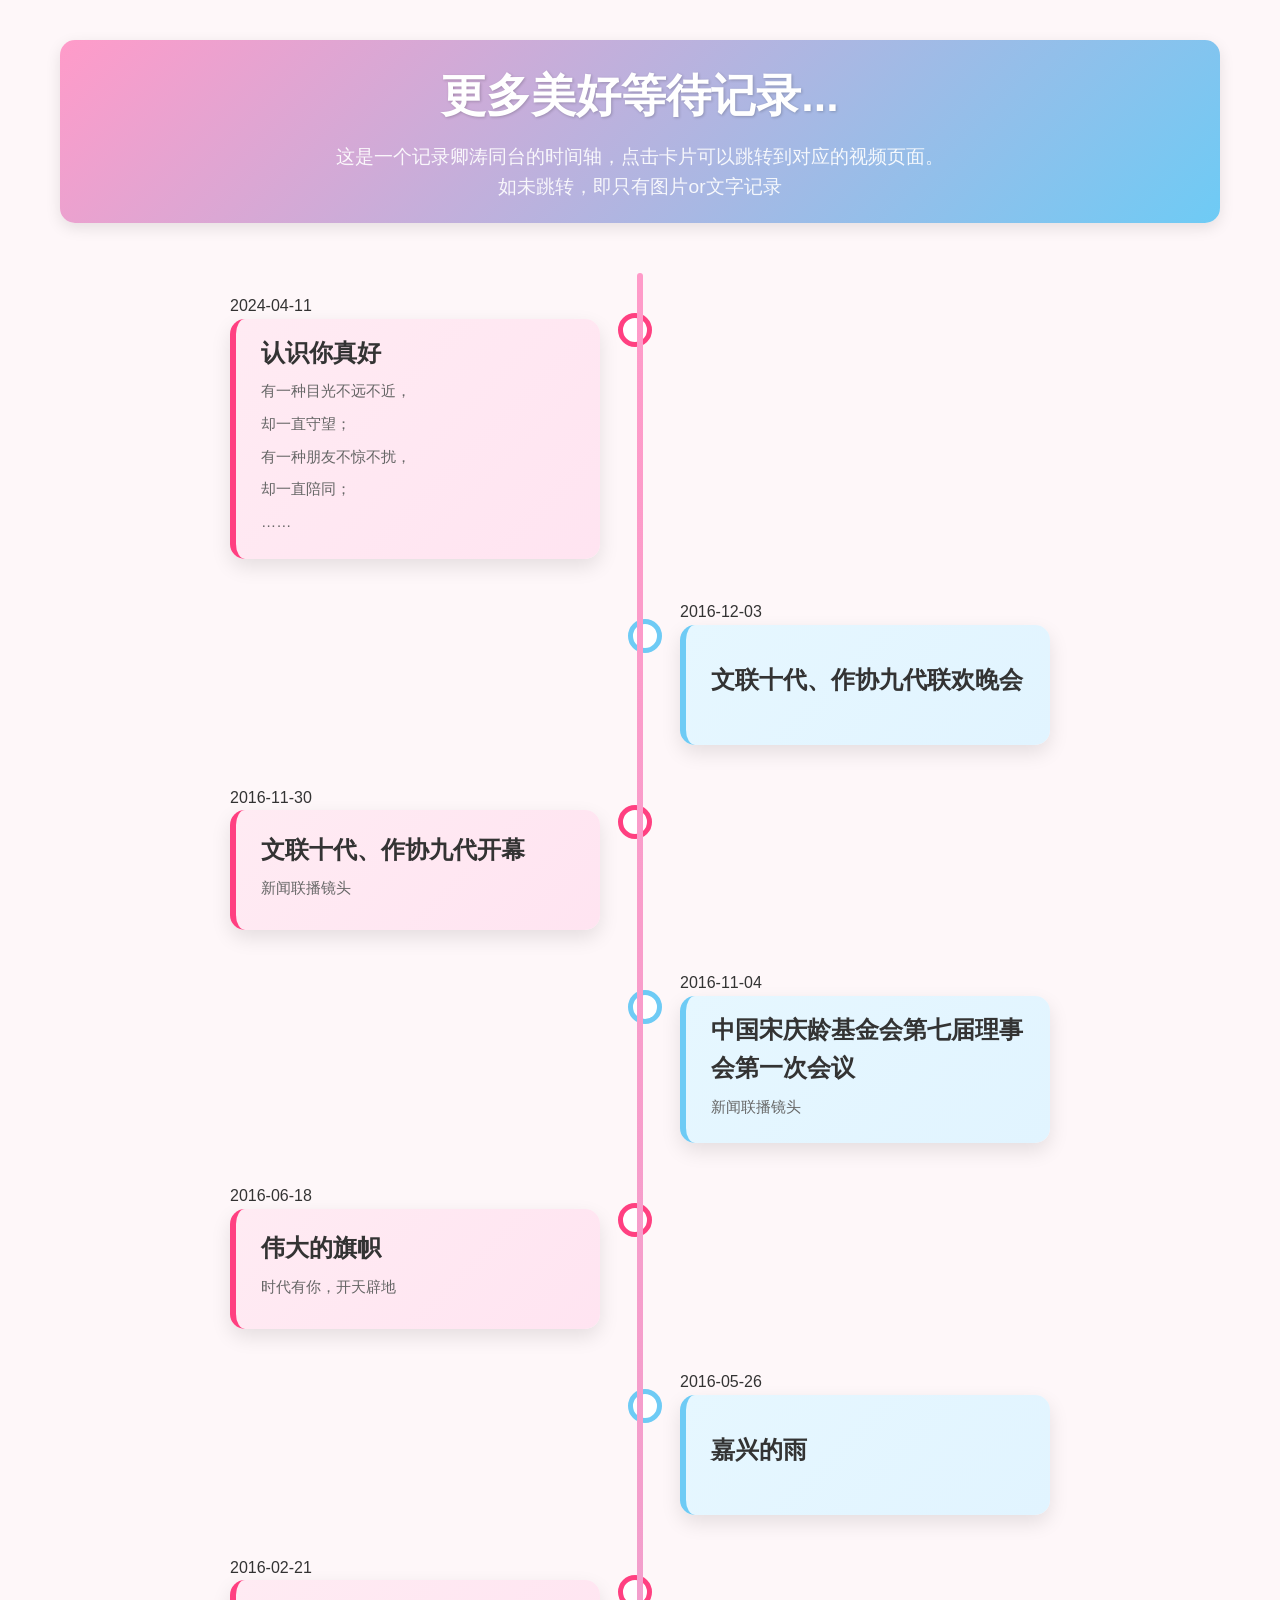
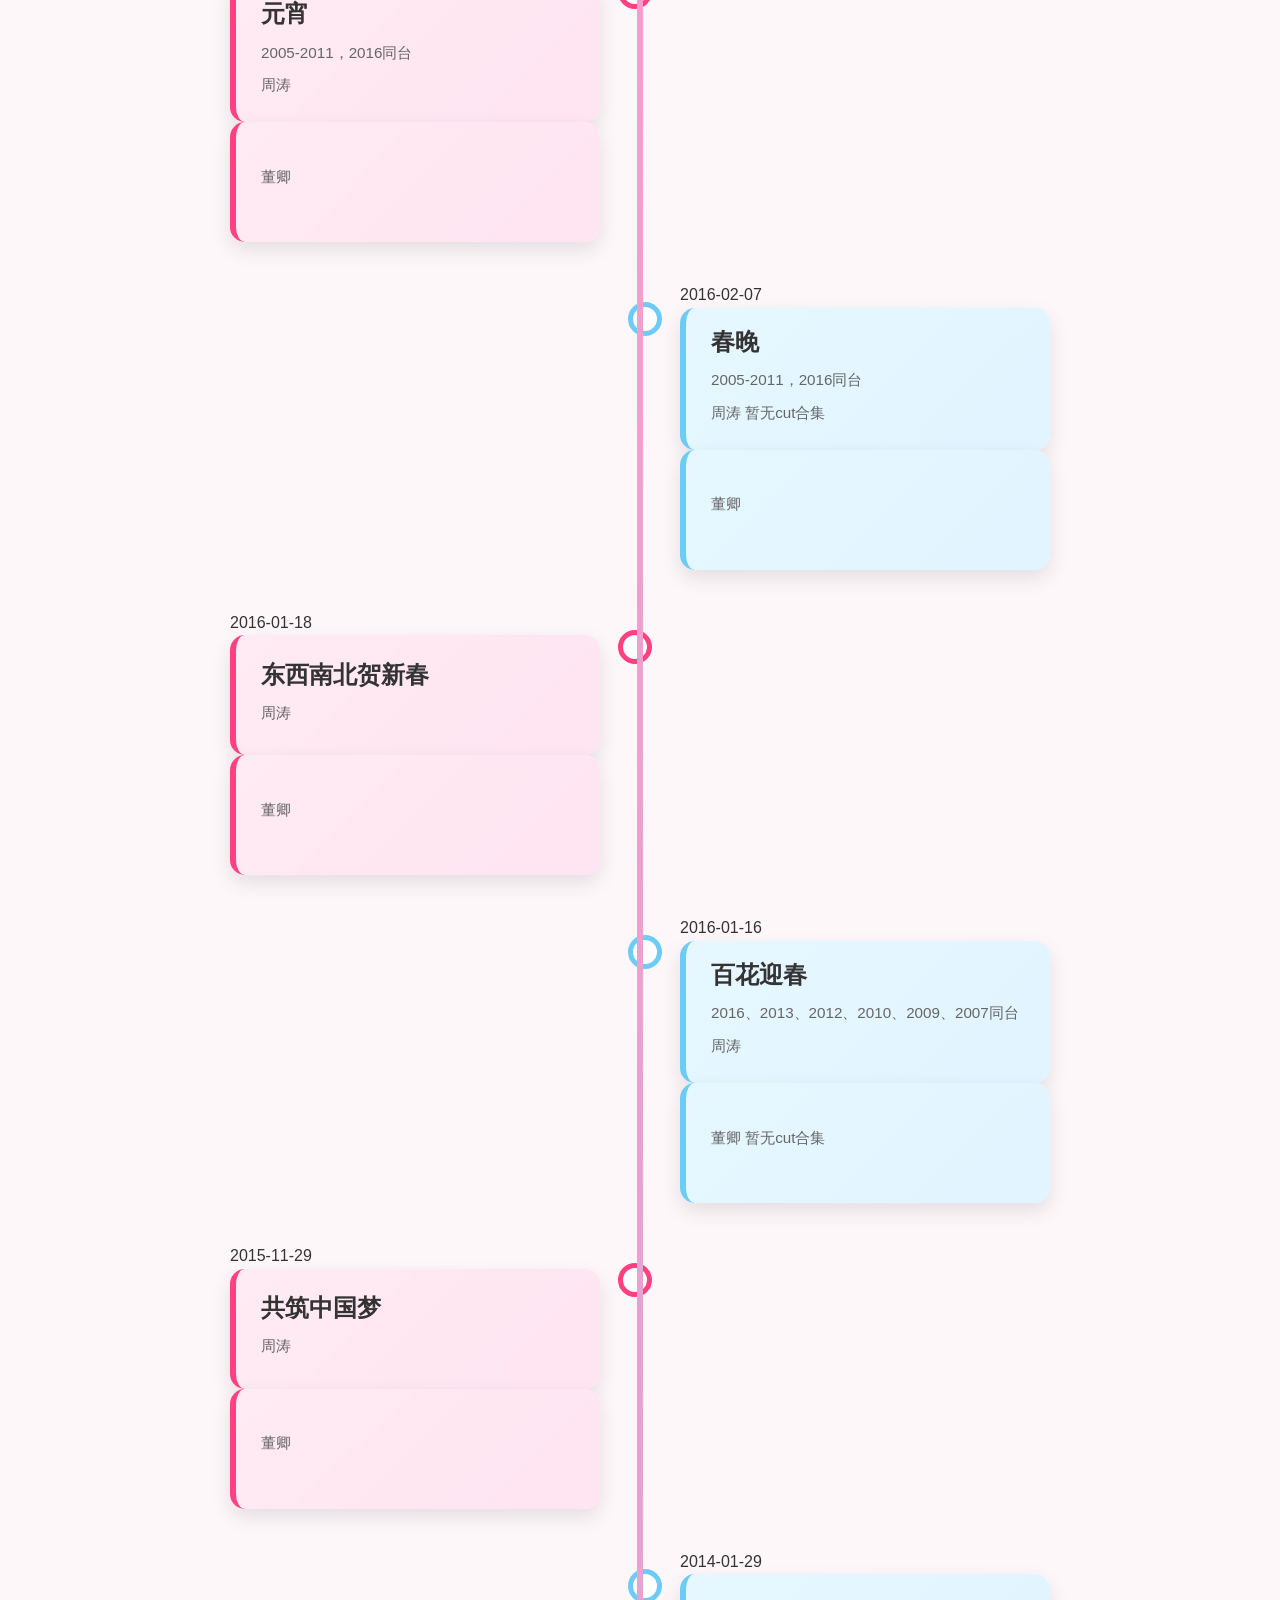
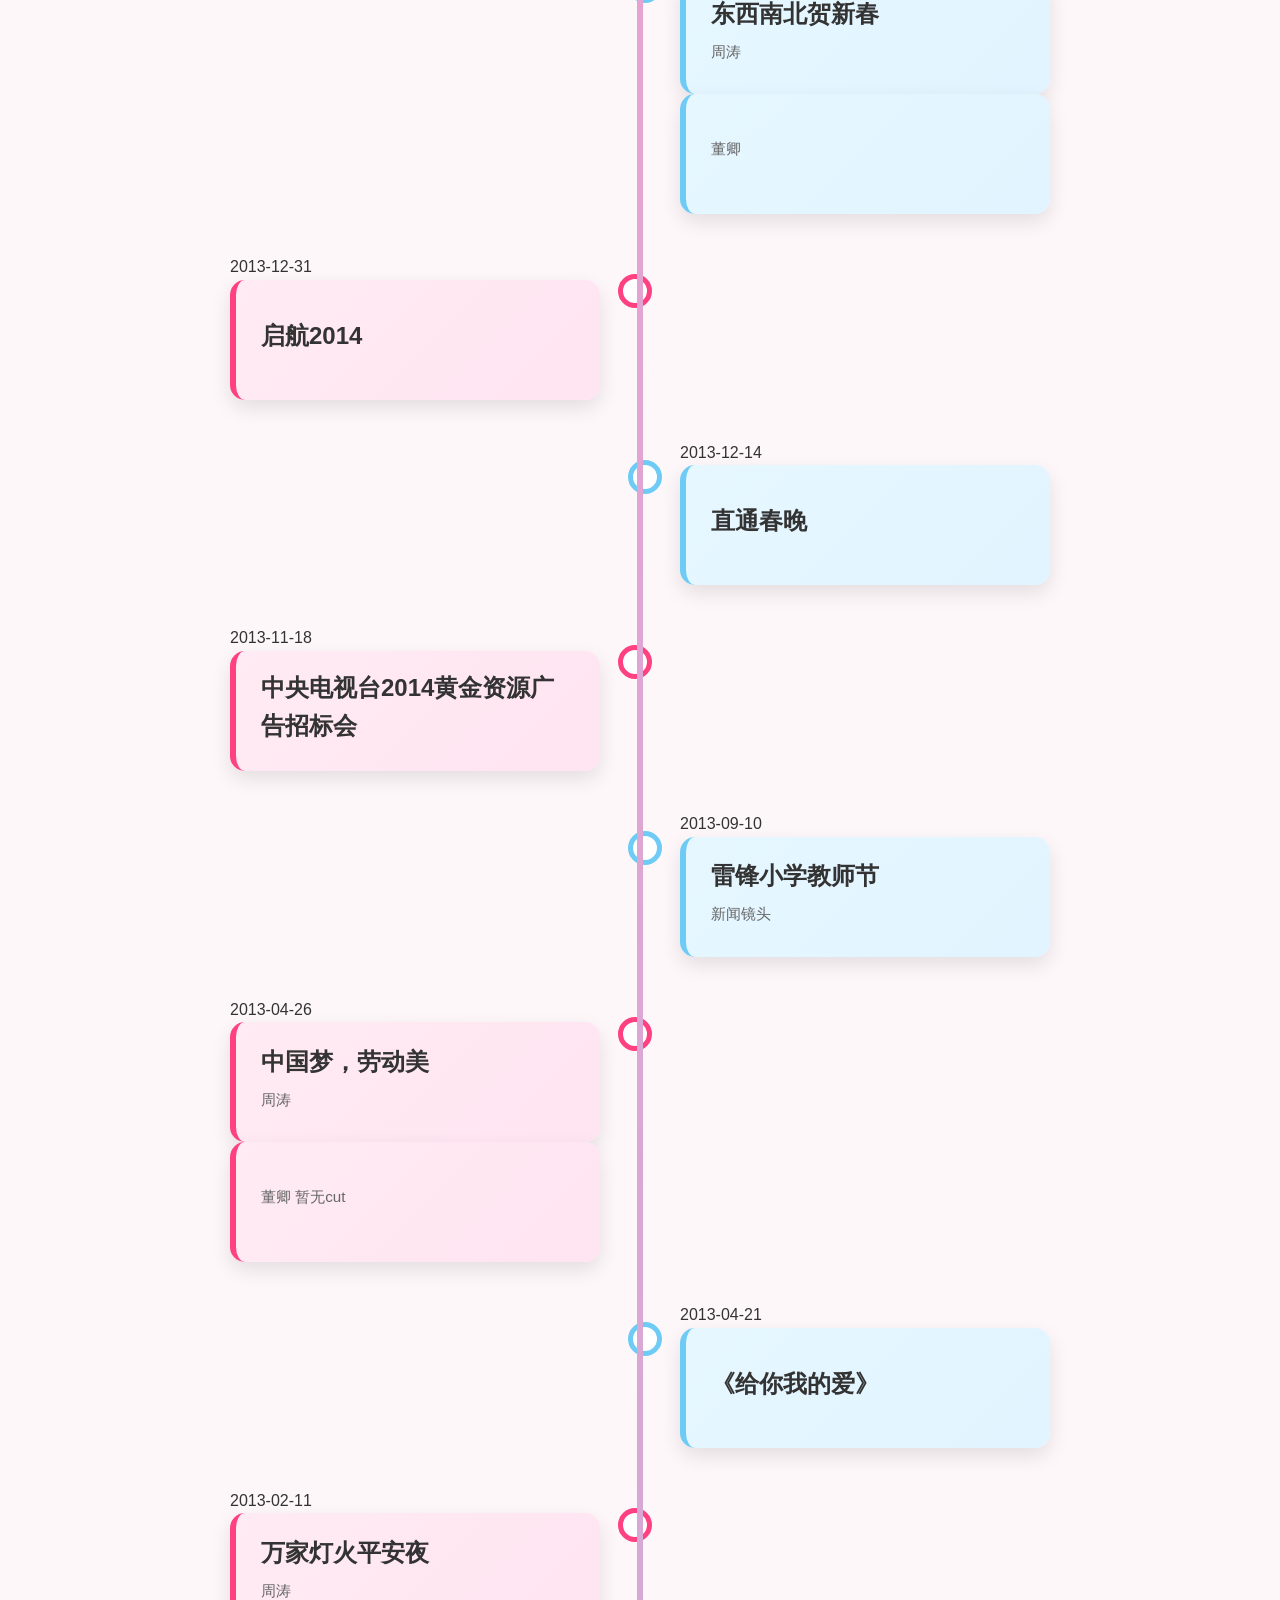
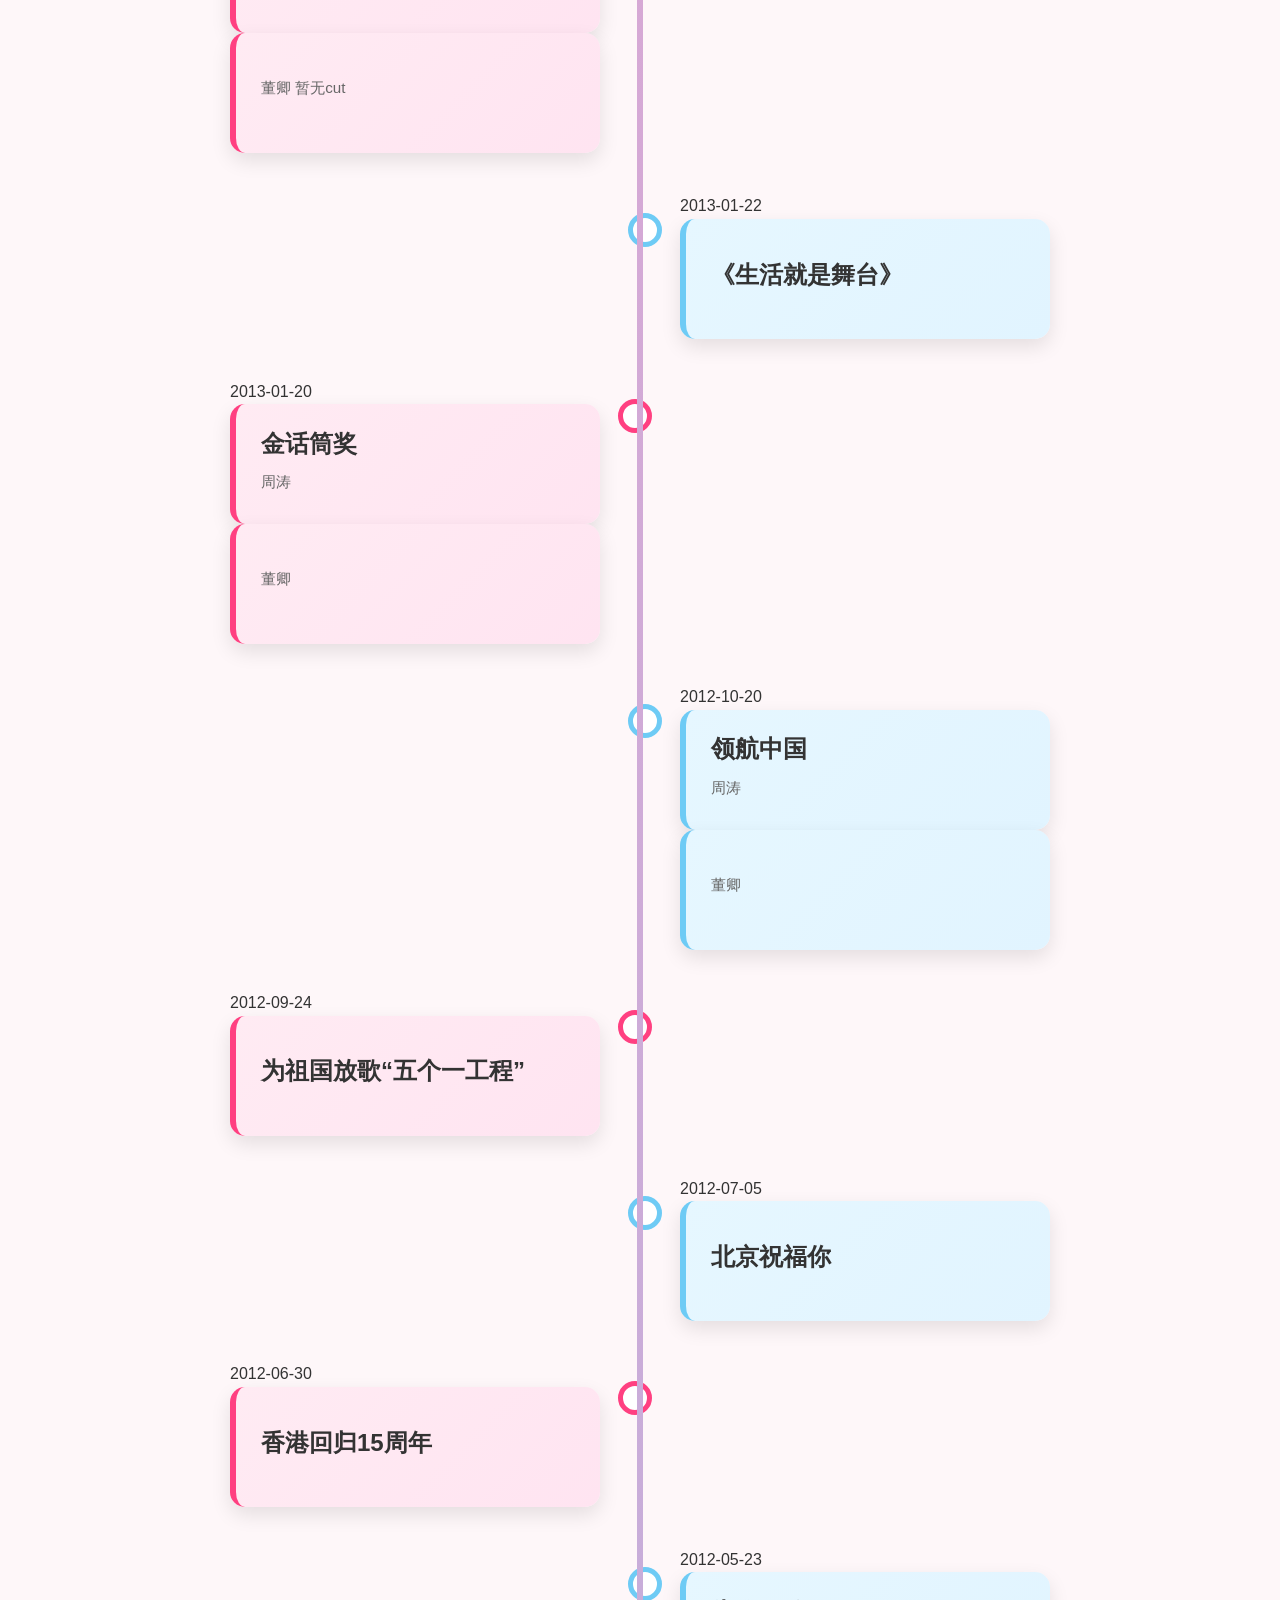
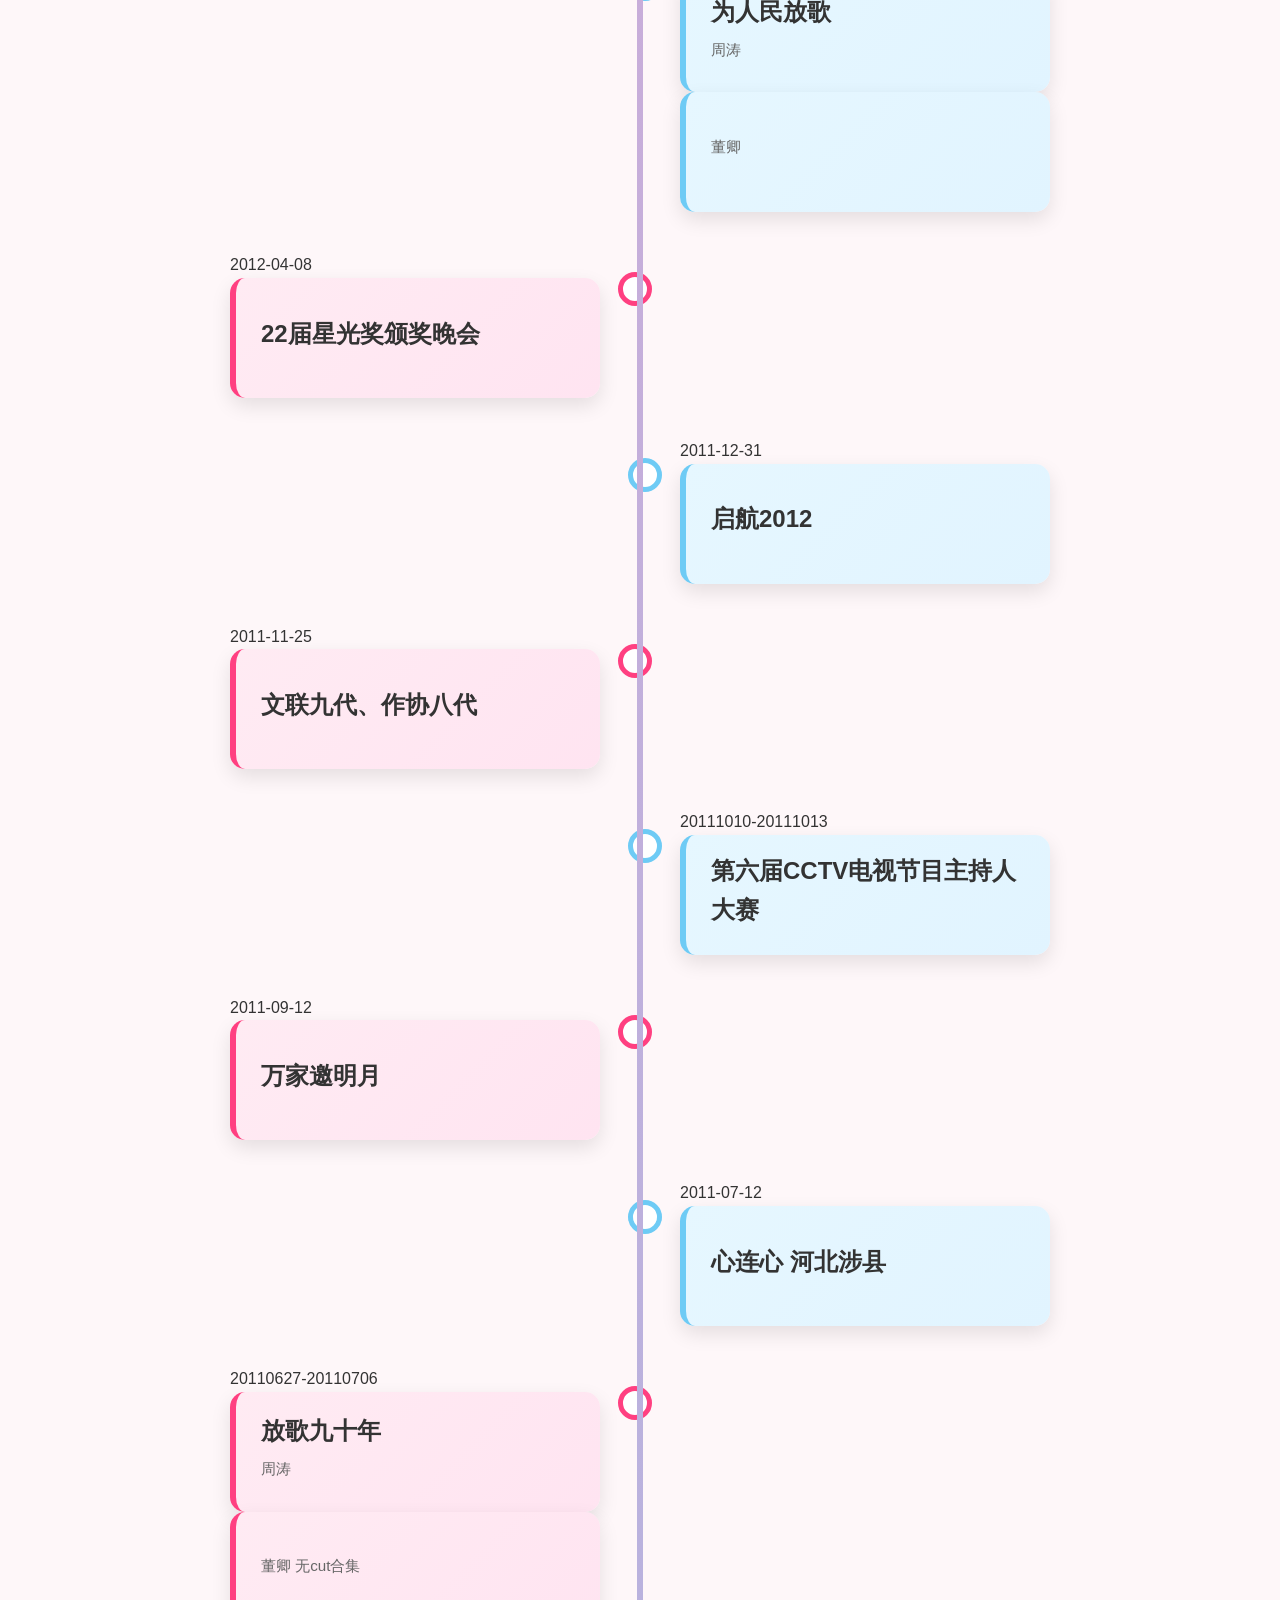
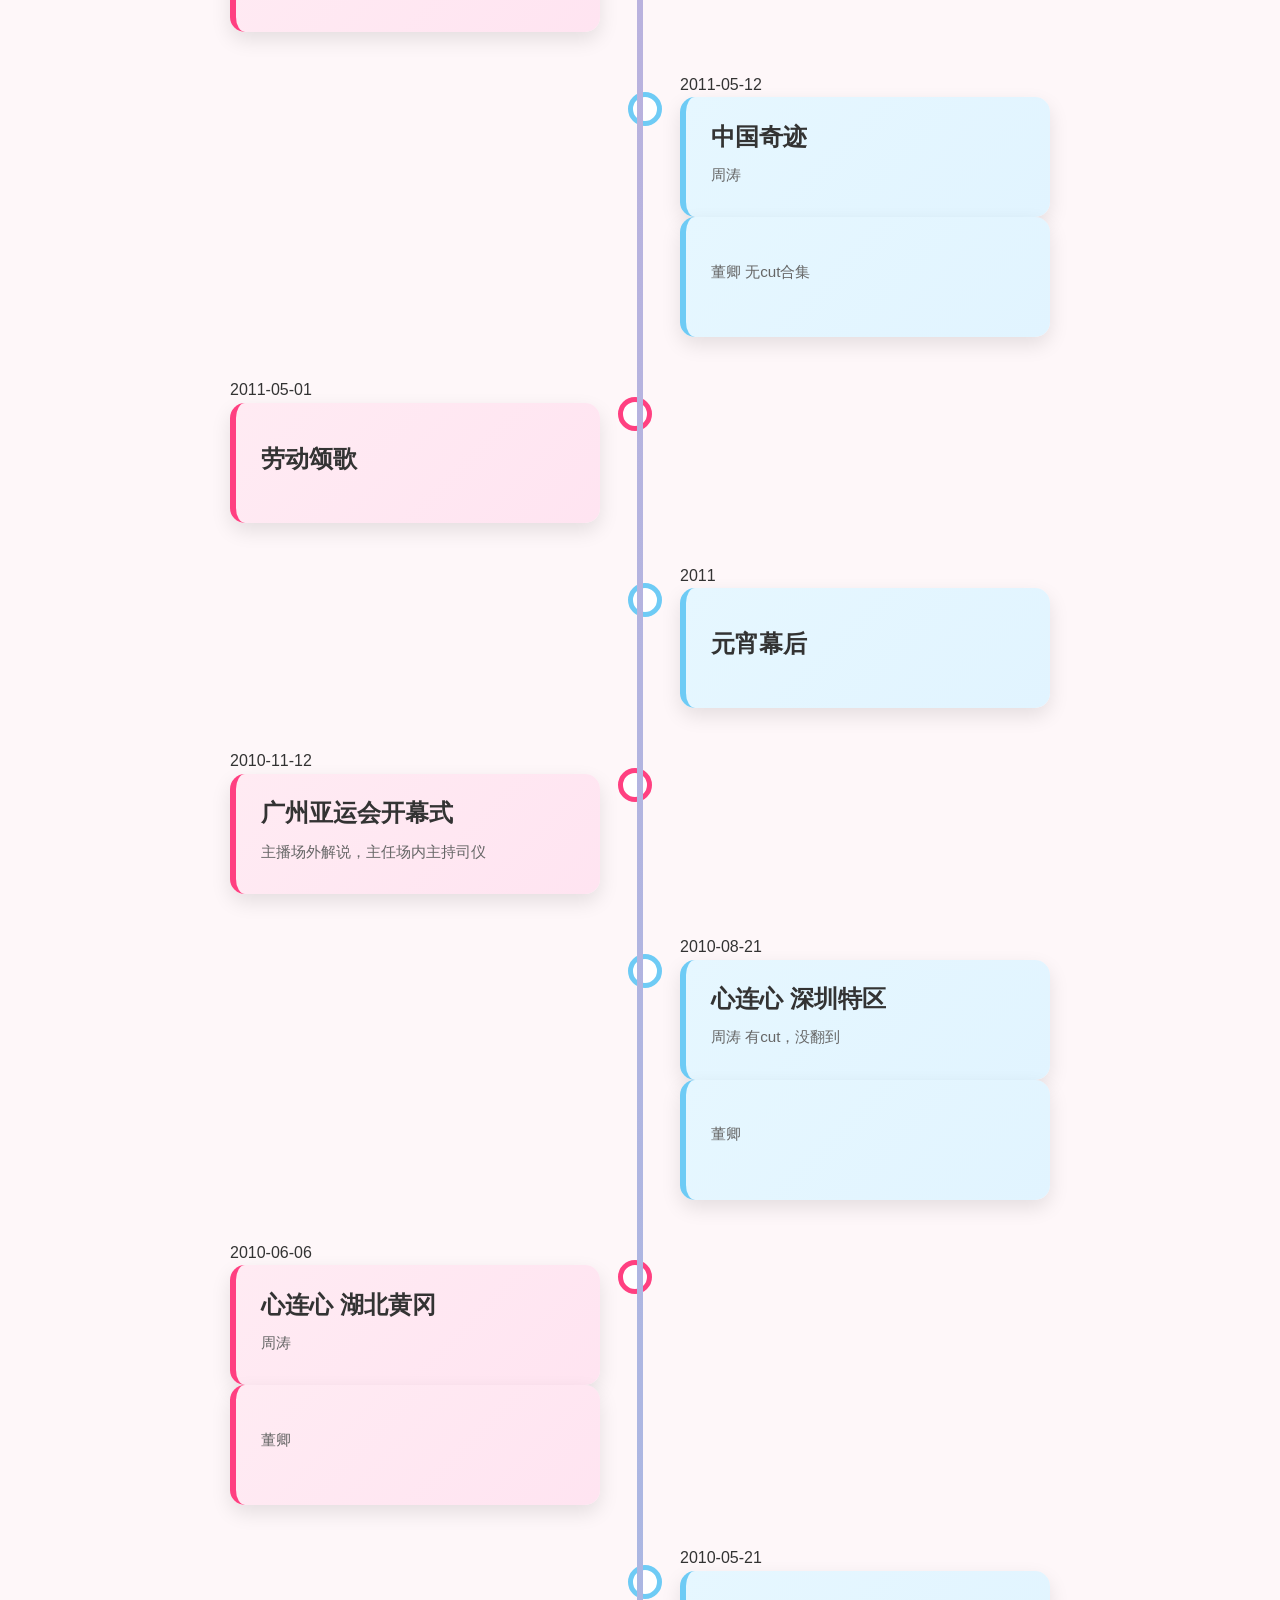
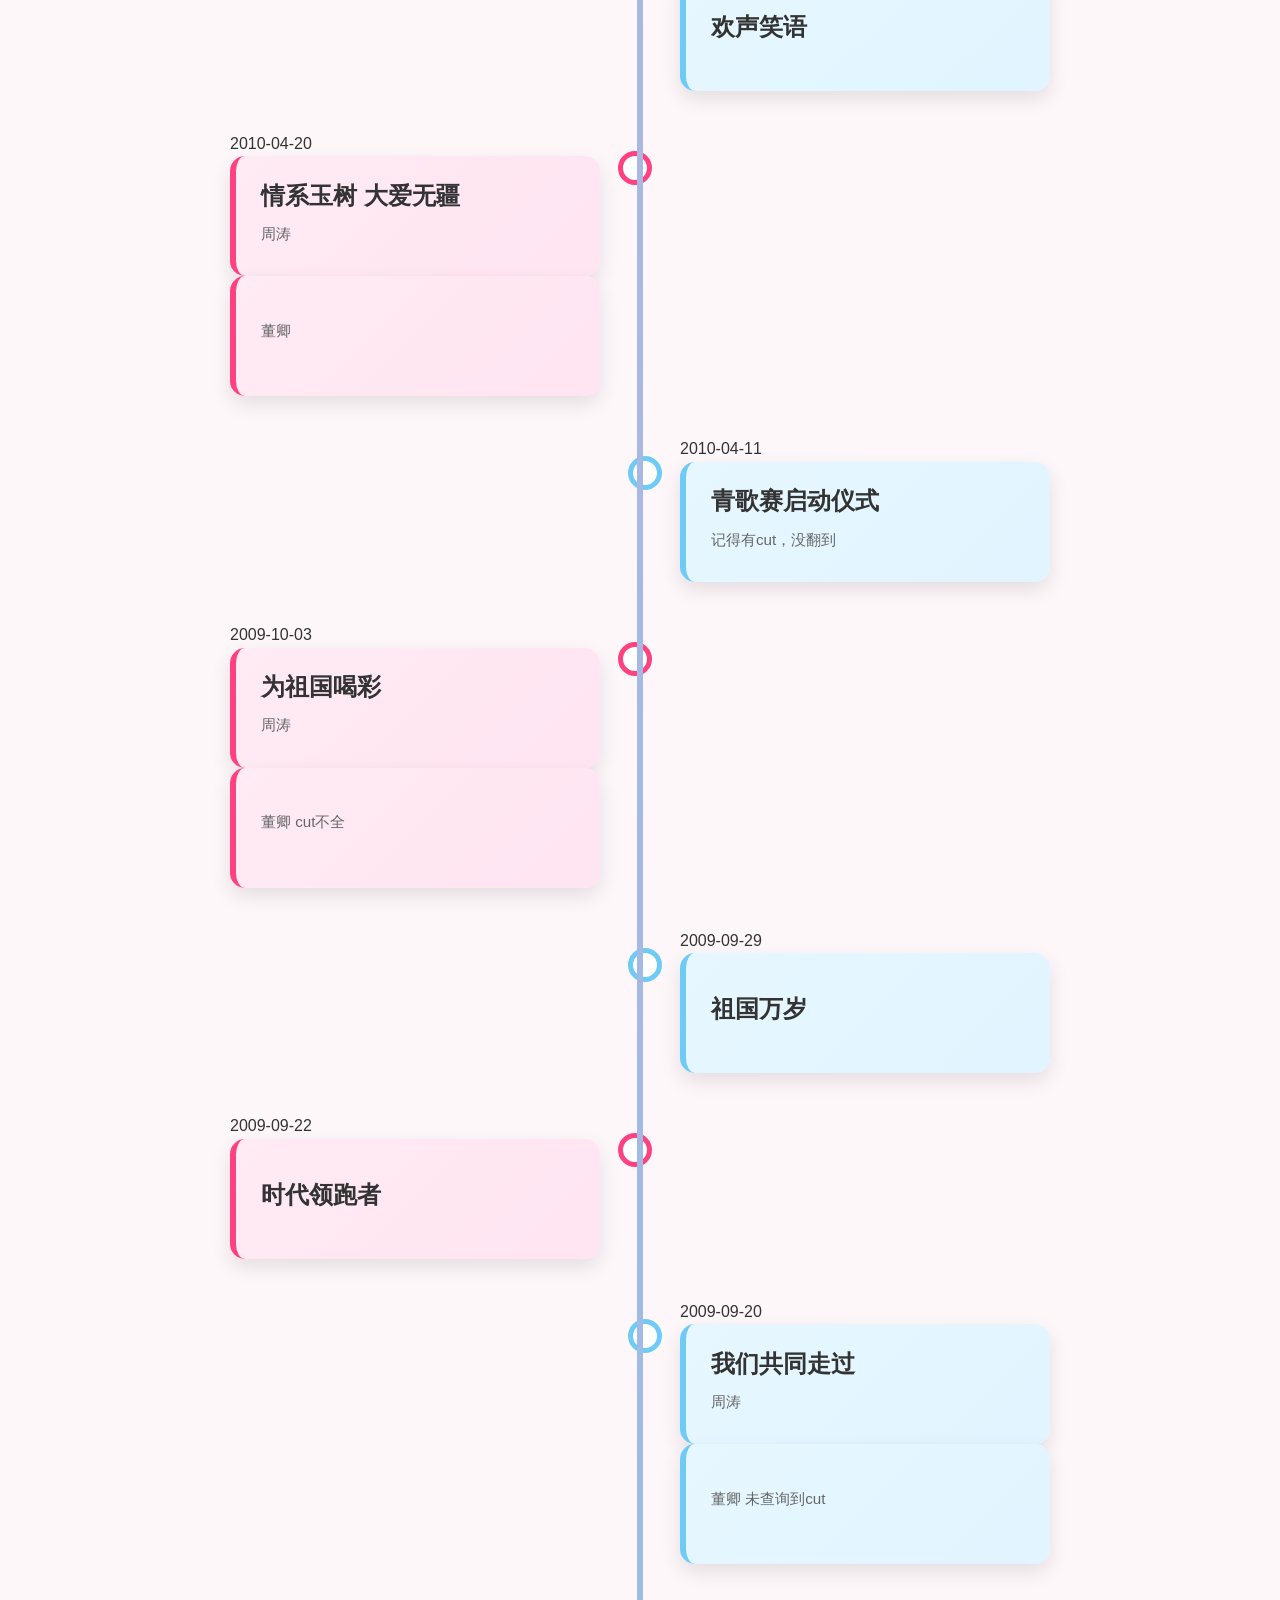
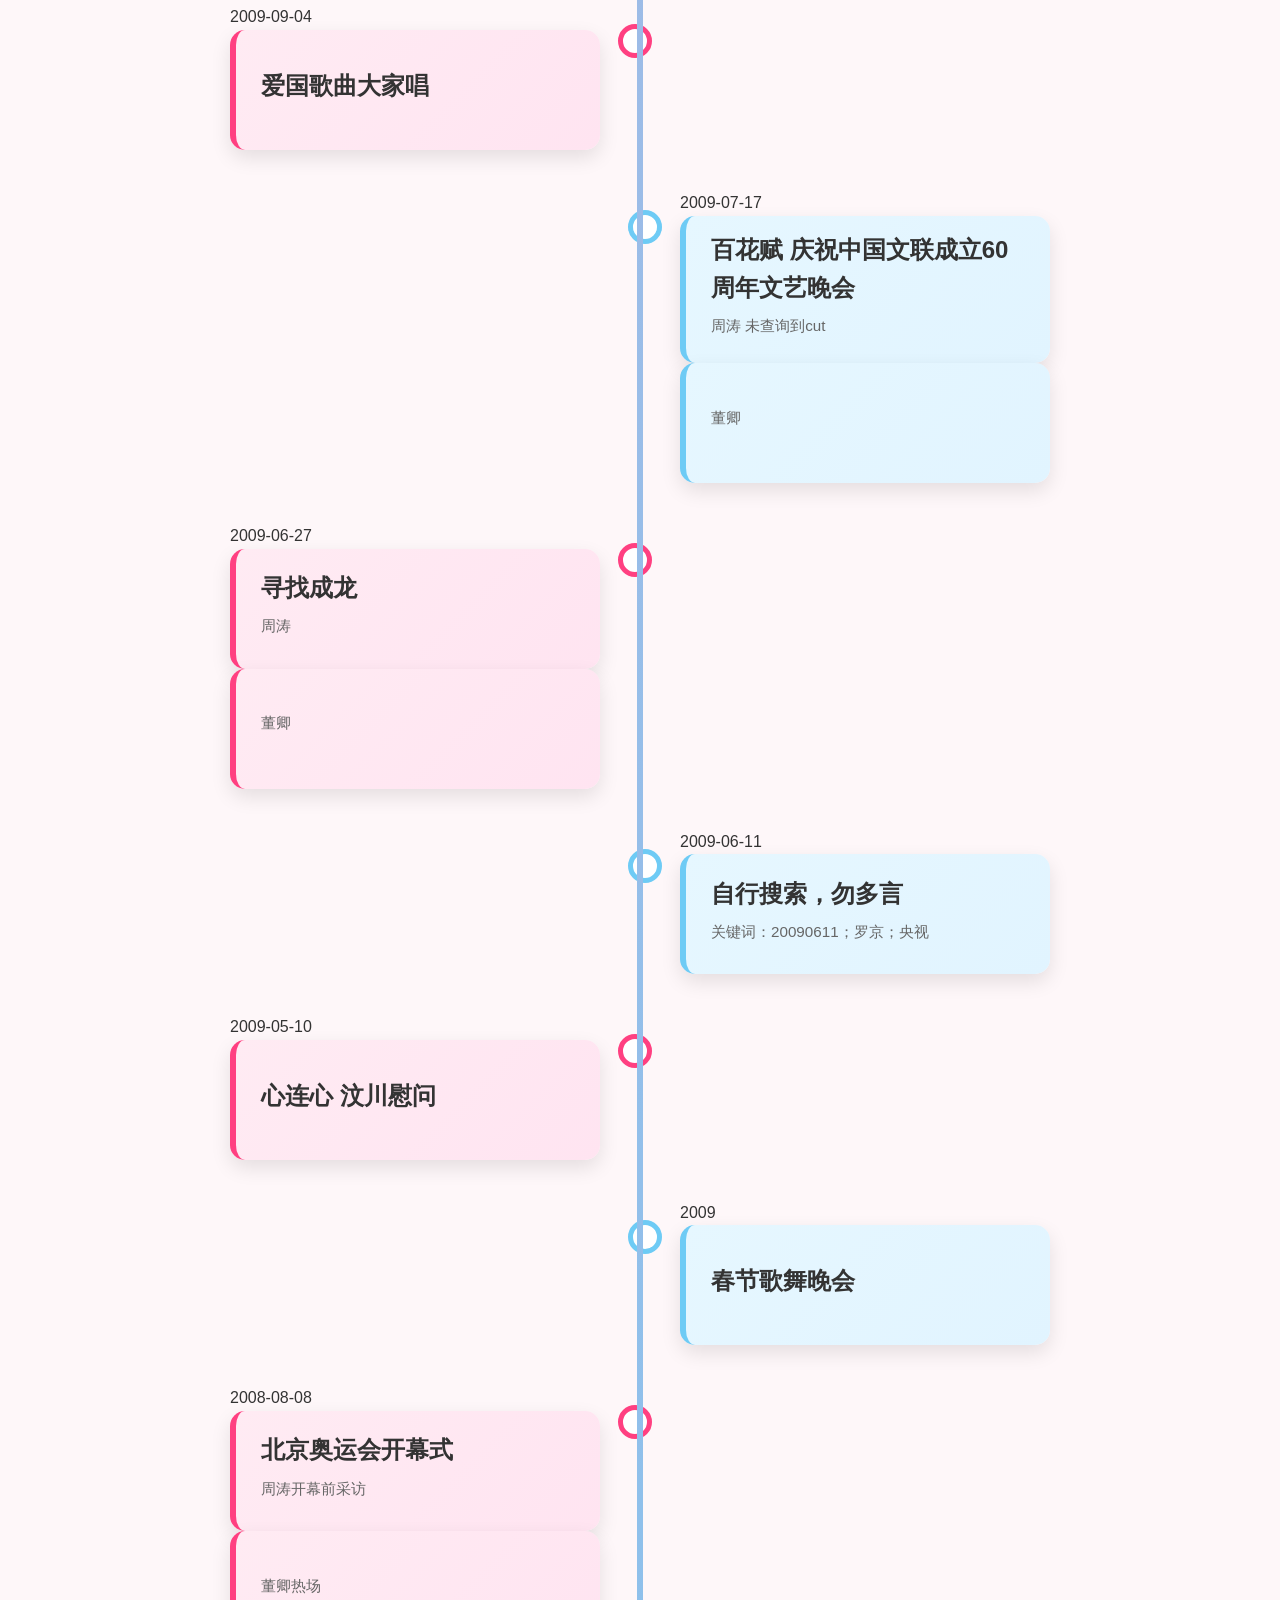
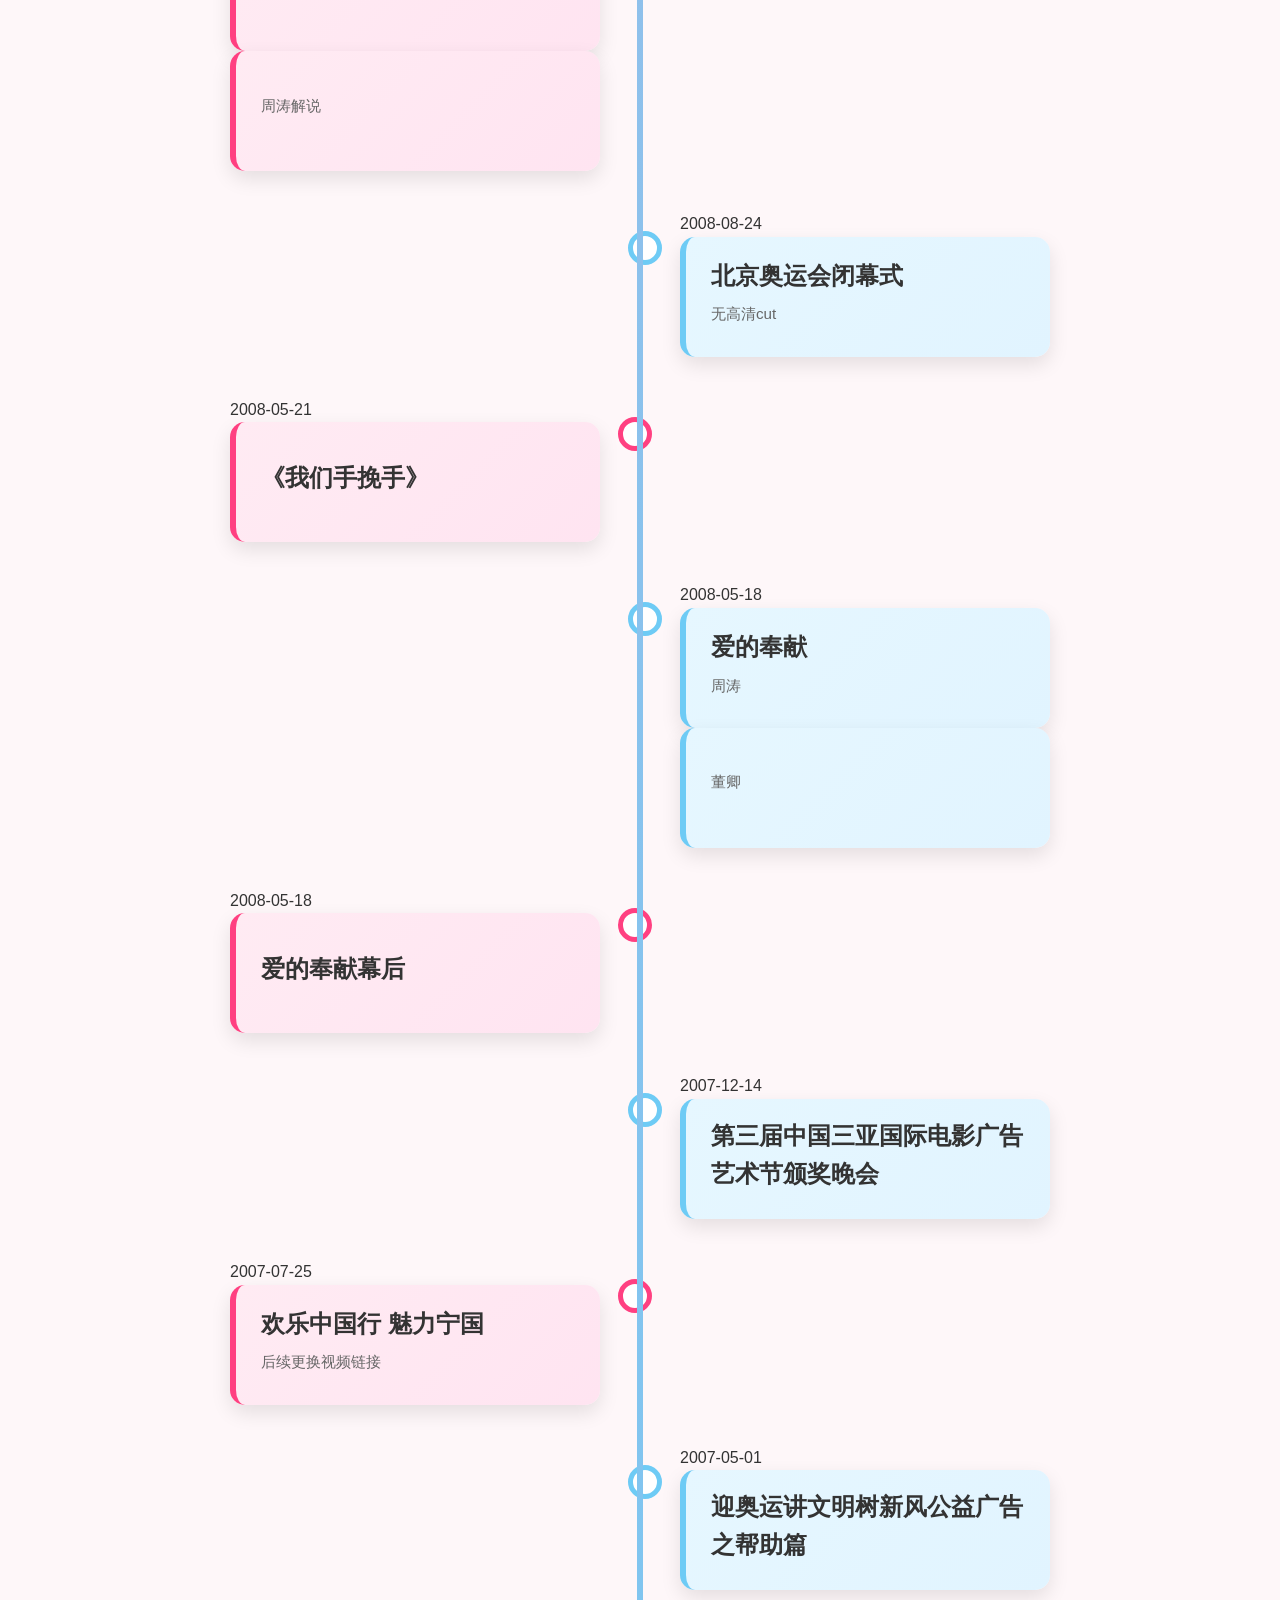
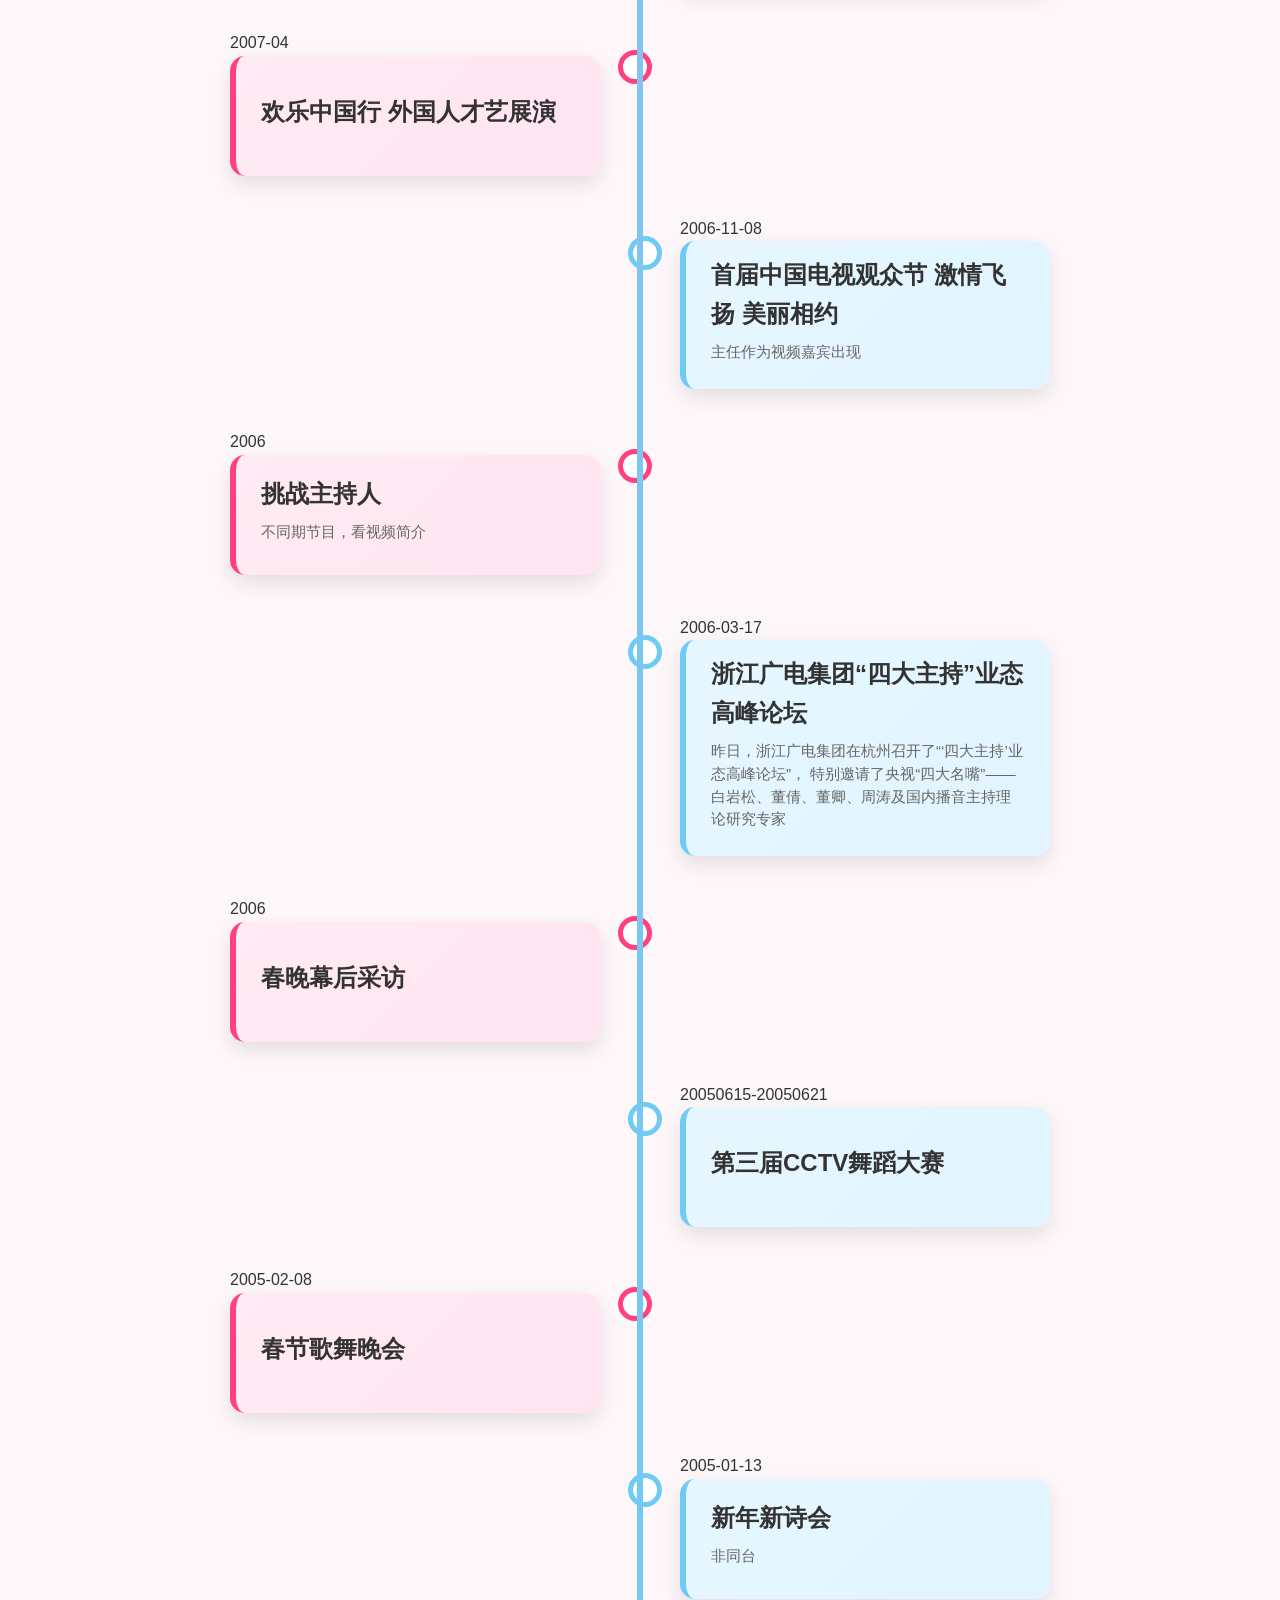
==== index.html @ 25875f82 "Add files via upload" ====
<!DOCTYPE html>
<html lang="zh-CN">
<head>
    <meta charset="UTF-8">
    <meta name="viewport" content="width=device-width, initial-scale=1.0">
    <title>卿涛时间轴</title>
    <link rel="stylesheet" href="https://cdnjs.cloudflare.com/ajax/libs/font-awesome/6.4.0/css/all.min.css">
    <style>
        * {
            margin: 0;
            padding: 0;
            box-sizing: border-box;
            font-family: 'Segoe UI', Tahoma, Geneva, Verdana, sans-serif;
        }
        
        body {
            background-color: #fef7f9;
            color: #333;
            line-height: 1.6;
            padding: 20px;
        }
        
        .container {
            max-width: 1200px;
            margin: 0 auto;
            padding: 20px;
        }
        
        header {
            text-align: center;
            margin-bottom: 50px;
            padding: 20px;
            background: linear-gradient(135deg, #ff9bc9 0%, #6ecbf5 100%);
            border-radius: 15px;
            box-shadow: 0 5px 15px rgba(0, 0, 0, 0.1);
            color: white;
            position: relative;
            overflow: hidden;
        }
        
        header h1 {
            font-size: 2.8rem;
            margin-bottom: 10px;
            text-shadow: 1px 1px 3px rgba(0, 0, 0, 0.2);
        }
        
        header p {
            font-size: 1.2rem;
            max-width: 700px;
            margin: 0 auto;
            opacity: 0.9;
        }
        
        .heart-icon {
            color: #ff4081;
            margin: 0 10px;
            animation: heartbeat 1.5s infinite;
        }
        
        @keyframes heartbeat {
            0% { transform: scale(1); }
            5% { transform: scale(1.1); }
            10% { transform: scale(1); }
            15% { transform: scale(1.1); }
            20% { transform: scale(1); }
            100% { transform: scale(1); }
        }
        
        .timeline {
            position: relative;
            max-width: 900px;
            margin: 0 auto;
        }
        
        /* 时间轴中心线 */
        .timeline::after {
            content: '';
            position: absolute;
            width: 6px;
            background: linear-gradient(to bottom, #ff9bc9, #6ecbf5);
            top: 0;
            bottom: 0;
            left: 50%;
            margin-left: -3px;
            border-radius: 10px;
        }
        
        .timeline-item {
            padding: 20px 40px;
            position: relative;
            width: 50%;
            /* 确保卡片直接显示 */
            opacity: 1;
            transform: translateY(0);
        }
        
        /* 交错排列 */
        .timeline-item:nth-child(odd) {
            left: 0;
        }
        
        .timeline-item:nth-child(even) {
            left: 50%;
        }
        
        /* 卡片样式 */
        .card {
            padding: 15px 25px;
            border-radius: 15px;
            box-shadow: 0 8px 20px rgba(0, 0, 0, 0.1);
            transition: all 0.3s ease;
            cursor: pointer;
            position: relative;
            overflow: hidden;
            min-height: 120px;
            display: flex;
            flex-direction: column;
            justify-content: center;
        }
        
        .timeline-item:nth-child(odd) .card {
            background: linear-gradient(135deg, #ffebf3 0%, #ffe4f1 100%);
            border-left: 6px solid #ff4081;
        }
        
        .timeline-item:nth-child(even) .card {
            background: linear-gradient(135deg, #e6f7ff 0%, #e1f4ff 100%);
            border-left: 6px solid #6ecbf5;
        }
        
        .card:hover {
            transform: translateY(-8px);
            box-shadow: 0 15px 25px rgba(0, 0, 0, 0.15);
        }
        
        .card h2 {
            font-size: 1.5rem;
            margin-bottom: 8px;
            color: #333;
        }
        
        .card p {
            color: #666;
            margin-bottom: 10px;
            font-size: 0.95rem;
            line-height: 1.5;
        }
        
        /* 时间轴节点 */
        .timeline-item::after {
            content: '';
            position: absolute;
            width: 24px;
            height: 24px;
            background-color: white;
            border: 5px solid;
            border-radius: 50%;
            top: 40px;
            z-index: 1;
        }
        
        .timeline-item:nth-child(odd)::after {
            border-color: #ff4081;
            right: -12px;
        }
        
        .timeline-item:nth-child(even)::after {
            border-color: #6ecbf5;
            left: -12px;
        }
                
        /* 底部说明 */
        footer {
            text-align: center;
            margin-top: 60px;
            padding: 20px;
            color: #666;
            font-size: 0.95rem;
        }
                        
        /* 响应式设计 */
        @media screen and (max-width: 768px) {
            .timeline::after {
                left: 31px;
            }
            
            .timeline-item {
                width: 100%;
                padding-left: 70px;
                padding-right: 25px;
                /*padding:12px 25px 12px 70px;*/
            }
            
            .timeline-item:nth-child(even) {
                left: 0;
            }
            
            .timeline-item:nth-child(odd)::after,
            .timeline-item:nth-child(even)::after {
                left: 18px;
            }
            
            .timeline-item:nth-child(odd) .date,
            .timeline-item:nth-child(even) .date {
                left: 15px;
                top: 12px;
                right: auto;
            }
            
            header h1 {
                font-size: 2.2rem;
            }
        }
    </style>
</head>
<body>
    <div class="container">
        <!-- 页面头部 -->
        <header>
            <h1> 更多美好等待记录... </h1>
            <p>这是一个记录卿涛同台的时间轴，点击卡片可以跳转到对应的视频页面。</p>
            <p>如未跳转，即只有图片or文字记录</p>
        </header>
        
        <!-- 时间轴 -->
        <div class="timeline">
            
            <!-- 微博：2024-04-11  认识你真好 -->
            <div class="timeline-item" >
                <div class="date">2024-04-11</div>
                <div class="card" data-platform="weibo" data-weibo-id="5175088278863906">
                    <h2>认识你真好</h2>
                    <p>有一种目光不远不近，</p>
                    <p>却一直守望；</p>
                    <p>有一种朋友不惊不扰，</p>
                    <p>却一直陪同；</p>
                    <p>……</p>                    
                </div>
            </div>           

            <!-- 文字图片：2016-12-03  文联十代、作协九代联欢晚会 -->
            <div class="timeline-item" >
                <div class="date">2016-12-03</div>
                <div class="card" >
                    <h2>文联十代、作协九代联欢晚会</h2>
                </div>
            </div>

            <!-- 文字图片：2016-11-30  文联十代、作协九代开幕 -->
            <div class="timeline-item" >
                <div class="date">2016-11-30</div>
                <div class="card" >
                    <h2>文联十代、作协九代开幕</h2>
                    <p>新闻联播镜头</p>
                </div>
            </div>

            <!-- 文字图片：2016-11-04  中国宋庆龄基金会第七届理事会第一次会议 -->
            <div class="timeline-item" >
                <div class="date">2016-11-04</div>
                <div class="card" >
                    <h2>中国宋庆龄基金会第七届理事会第一次会议</h2>
                    <p>新闻联播镜头</p>
                </div>
            </div>

            <!-- B站：2016-06-18  伟大的旗帜 -->
            <div class="timeline-item" >
                <div class="date">2016-06-18</div>
                <div class="card" data-platform="bilibili" data-bvid="BV1fW4y1Q7n6">
                    <h2>伟大的旗帜</h2>
                    <p>时代有你，开天辟地</p>      
                </div>
            </div>
            
            <!-- B站：2016-05-26  嘉兴的雨 -->
            <div class="timeline-item" >
                <div class="date">2016-05-26</div>
                <div class="card" data-platform="bilibili" data-bvid="BV1os411v7JR">
                    <h2>嘉兴的雨</h2>           
                </div>
            </div>           

            <!-- B站：2016-02-21  元宵 -->
            <div class="timeline-item" >
                <div class="date">2016-02-21</div>
                <div class="card" data-platform="bilibili" data-bvid="BV1ps411y731">
                    <h2>元宵</h2>
                    <p>2005-2011，2016同台</p>
                    <p>周涛</p>          
                </div>
                <div class="card" data-platform="bilibili" data-bvid="BV1Yx411d7K4">
                    <p>董卿</p>          
                </div>
            </div> 

            <!-- B站：2016-02-07  春晚 -->
             <div class="timeline-item" >
                <div class="date">2016-02-07</div>
                <div class="card" data-platform="bilibili" data-bvid="BV1cE411a7TQ">
                    <h2>春晚</h2>
                    <p>2005-2011，2016同台</p>
                    <p>周涛  暂无cut合集</p>            
                </div>
                <div class="card" data-platform="bilibili" data-bvid="BV1Ht4y1S7no">
                    <p>董卿</p>            
                </div>
            </div>

            <!-- B站：2016-01-18  东西南北贺新春 -->
            <div class="timeline-item" >
                <div class="date">2016-01-18</div>
                <div class="card" data-platform="bilibili" data-bvid="BV1ts411q7X2">
                    <h2>东西南北贺新春</h2>
                    <p>周涛</p>           
                </div>
                <div class="card" data-platform="bilibili" data-bvid="BV1ps411q7k4">
                    <p>董卿</p>            
                </div>
            </div>

            <!-- B站：2016-01-16  百花迎春 -->
            <div class="timeline-item" >
                <div class="date">2016-01-16</div>
                <div class="card" data-platform="bilibili" data-bvid="BV1Ms41117Hk">
                    <h2>百花迎春</h2>
                    <p>2016、2013、2012、2010、2009、2007同台</p>
                    <p>周涛</p>            
                </div>
                <div class="card" data-platform="bilibili" data-bvid="BV1xs411q7Si">
                    <p>董卿  暂无cut合集</p>            
                </div>
            </div>

            <!-- B站：2015-11-29  共筑中国梦 -->
            <div class="timeline-item" >
                <div class="date">2015-11-29</div>
                <div class="card" data-platform="bilibili" data-bvid="BV1ts411q7Un">
                    <h2>共筑中国梦</h2>
                    <p>周涛</p>          
                </div>
                <div class="card" data-platform="bilibili" data-bvid="BV1Ds411e75L">
                    <p>董卿</p>          
                </div>
            </div>

            <!-- B站：2014-01-29  东西南北贺新春 -->
            <div class="timeline-item" >
                <div class="date">2014-01-29</div>
                <div class="card" data-platform="bilibili" data-bvid="BV1Vs411q7yi">
                    <h2>东西南北贺新春</h2>
                    <p>周涛</p>          
                </div>
                <div class="card" data-platform="bilibili" data-bvid="BV1Es411q7ZD">
                    <p>董卿</p>          
                </div>
            </div>

            <!-- B站：2013-12-31  启航2014 -->
            <div class="timeline-item" >
                <div class="date">2013-12-31</div>
                <div class="card" data-platform="bilibili" data-bvid="BV1Es411v7tb">
                    <h2>启航2014</h2>           
                </div>
            </div>

            <!-- B站：2013-12-14  直通春晚 -->
            <div class="timeline-item" >
                <div class="date">2013-12-14</div>
                <div class="card" data-platform="bilibili" data-bvid="BV1ss41197uk">
                    <h2>直通春晚</h2>           
                </div>
            </div>

            <!-- 文字图片：2013-11-18  中央电视台2014黄金资源广告招标会 -->
            <div class="timeline-item" >
                <div class="date">2013-11-18</div>
                <div class="card" >
                    <h2>中央电视台2014黄金资源广告招标会</h2>
                </div>
            </div>

            <!-- 文字图片：2013-09-10  雷锋小学教师节 -->
            <div class="timeline-item" >
                <div class="date">2013-09-10</div>
                <div class="card" >
                    <h2>雷锋小学教师节</h2>
                    <p>新闻镜头</p>
                </div>
            </div>

            <!-- B站：2013-04-26  中国梦，劳动美 -->
            <div class="timeline-item" >
                <div class="date">2013-04-26</div>
                <div class="card" data-platform="bilibili" data-bvid="BV1fs411e7AJ">
                    <h2>中国梦，劳动美</h2>
                    <p>周涛</p>           
                </div>
                <div class="card" data-platform="bilibili" data-bvid="BV1xs411q7Si">
                    <p>董卿  暂无cut</p>
                </div>
            </div>

            <!-- B站：2013-04-21  《给你我的爱》 -->
            <div class="timeline-item" >
                <div class="date">2013-04-21</div>
                <div class="card" data-platform="bilibili" data-bvid="BV1wp4y1i7Kq">
                    <h2>《给你我的爱》</h2>           
                </div>
                
            </div>

            <!-- B站：2013-02-11  万家灯火平安夜 -->
            <div class="timeline-item" >
                <div class="date">2013-02-11</div>
                <div class="card" data-platform="bilibili" data-bvid="BV1Xs41147jw">
                    <h2>万家灯火平安夜</h2>
                    <p>周涛</p>           
                </div>
                <div class="card" data-platform="bilibili" data-bvid="BV1xs411q7Si">
                    <p>董卿  暂无cut</p>
                </div>
            </div>

            <!-- B站：2013-01-22  《生活就是舞台》 -->
            <div class="timeline-item" >
                <div class="date">2013-01-22</div>
                <div class="card" data-platform="bilibili" data-bvid="BV1bs411y7DK">
                    <h2>《生活就是舞台》</h2>           
                </div>
            </div>

            <!-- B站：2013-01-20  金话筒奖 -->
            <div class="timeline-item" >
                <div class="date">2013-01-20</div>
                <div class="card" data-platform="bilibili" data-bvid="BV1Ws411v7Jy">
                    <h2>金话筒奖</h2>
                    <p>周涛</p>           
                </div>
                <div class="card" data-platform="bilibili" data-bvid="BV1ms411y74C">
                    <p>董卿</p>
                </div>
            </div>

            <!-- B站：2012-10-20  领航中国 -->
            <div class="timeline-item" >
                <div class="date">2012-10-20</div>
                <div class="card" data-platform="bilibili" data-bvid="BV1Qs411v7qD">
                    <h2>领航中国</h2>
                    <p>周涛</p>           
                </div>
                <div class="card" data-platform="bilibili" data-bvid="BV1cA411N7vU">
                    <p>董卿</p>
                </div>
            </div>

            <!-- B站：2012-09-24  为祖国放歌“五个一工程” -->
            <div class="timeline-item" >
                <div class="date">2012-09-24</div>
                <div class="card" data-platform="bilibili" data-bvid="BV13s41117zg">
                    <h2>为祖国放歌“五个一工程”</h2>          
                </div>
            </div>

            <!-- B站：2012-07-05  北京祝福你 -->
            <div class="timeline-item" >
                <div class="date">2012-07-05</div>
                <div class="card" data-platform="bilibili" data-bvid="BV1bs411y7ob">
                    <h2>北京祝福你</h2>          
                </div>
            </div>

            <!-- B站：2012-06-30  香港回归15周年 -->
            <div class="timeline-item" >
                <div class="date">2012-06-30</div>
                <div class="card" data-platform="bilibili" data-bvid="BV16s411Q7xo">
                    <h2>香港回归15周年</h2>           
                </div>
            </div>

            <!-- B站：2012-05-23  为人民放歌 -->
            <div class="timeline-item" >
                <div class="date">2012-05-23</div>
                <div class="card" data-platform="bilibili" data-bvid="BV1Hs41117vK">
                    <h2>为人民放歌</h2>
                    <p>周涛</p>           
                </div>
                <div class="card" data-platform="bilibili" data-bvid="BV1ms411y7y2">
                    <p>董卿</p>
                </div>
            </div>

            <!-- B站：2012-04-08  22届星光奖颁奖晚会 -->
            <div class="timeline-item" >
                <div class="date">2012-04-08</div>
                <div class="card" data-platform="bilibili" data-bvid="BV1DozhYkEcz">
                    <h2>22届星光奖颁奖晚会</h2>          
                </div>
            </div>           

            <!-- B站：2011-12-31  启航2012 -->
            <div class="timeline-item" >
                <div class="date">2011-12-31</div>
                <div class="card" data-platform="bilibili" data-bvid="BV1Ks411v7UL">
                    <h2>启航2012</h2>           
                </div>
            </div>

            <!-- 文字图片：2011-11-25  文联九代、作协八代 -->
            <div class="timeline-item" >
                <div class="date">2011-11-25</div>
                <div class="card" >
                    <h2>文联九代、作协八代</h2>
                </div>
            </div>

            <!-- B站：20111010-20111013  第六届CCTV电视节目主持人大赛 -->
            <div class="timeline-item" >
                <div class="date">20111010-20111013</div>
                <div class="card" data-platform="bilibili" data-bvid="BV1zs41167KP">
                    <h2>第六届CCTV电视节目主持人大赛</h2>   
                </div>
            </div>

            <!-- B站：2011-09-12  万家邀明月 -->
            <div class="timeline-item" >
                <div class="date">2011-09-12</div>
                <div class="card" data-platform="bilibili" data-bvid="BV1Xs41167xo">
                    <h2>万家邀明月</h2>   
                </div>
            </div>

            <!-- B站：2011-07-12  心连心 河北涉县 -->
            <div class="timeline-item" >
                <div class="date">2011-07-12</div>
                <div class="card" data-platform="bilibili" data-bvid="BV12QE5zUEah">
                    <h2>心连心 河北涉县</h2>   
                </div>
            </div>

            <!-- B站：20110627-20110706  放歌九十年   -->
            <div class="timeline-item" >
                <div class="date">20110627-20110706</div>
                <div class="card" data-platform="bilibili" data-bvid="BV1Es411W7aC">
                    <h2>放歌九十年</h2>
                    <p>周涛</p>           
                </div>
                <div class="card" data-platform="bilibili" data-bvid="BV1yb411i7YE">
                    <p>董卿  无cut合集</p>
                </div>
            </div>

            <!-- B站：2011-05-12  中国奇迹 -->
            <div class="timeline-item" >
                <div class="date">2011-05-12</div>
                <div class="card" data-platform="bilibili" data-bvid="BV1fs411y7Mg">
                    <h2>中国奇迹</h2>
                    <p>周涛</p>           
                </div>
                <div class="card">
                    <p>董卿  无cut合集</p>
                </div>
            </div>

            <!-- B站：2011-05-01  劳动颂歌 -->
            <div class="timeline-item" >
                <div class="date">2011-05-01</div>
                <div class="card" data-platform="bilibili" data-bvid="BV1mT4y1r7LF">
                    <h2>劳动颂歌</h2>       
                </div>
            </div>

            <!-- B站：2011  元宵幕后 -->
            <div class="timeline-item" >
                <div class="date">2011</div>
                <div class="card" data-platform="bilibili" data-bvid="BV187411N7QU">
                    <h2>元宵幕后</h2>   
                </div>
            </div>

            <!-- 文字图片：2010-11-12  广州亚运会开幕式  -->
            <div class="timeline-item" >
                <div class="date">2010-11-12</div>
                <div class="card" >
                    <h2>广州亚运会开幕式</h2>
                    <p>主播场外解说，主任场内主持司仪</p>
                </div>
            </div>
          
            <!-- B站：2010-08-21  心连心 深圳特区 -->
            <div class="timeline-item" >
                <div class="date">2010-08-21</div>
                <div class="card">
                    <h2>心连心 深圳特区</h2>
                    <p>周涛  有cut，没翻到</p>           
                </div>
                <div class="card" data-platform="bilibili" data-bvid="BV16s41167GR">
                    <p>董卿</p>
                </div>
            </div>

            <!-- B站：2010-06-06  心连心 湖北黄冈 -->
            <div class="timeline-item" >
                <div class="date">2010-06-06</div>
                <div class="card" data-platform="bilibili" data-bvid="BV1BJ4m1V7bj">
                    <h2>心连心 湖北黄冈</h2>
                    <p>周涛</p>           
                </div>
                <div class="card" data-platform="bilibili" data-bvid="BV16s41167GR">
                    <p>董卿</p>
                </div>
            </div>

            <!-- B站：2010-05-21  欢声笑语 -->
            <div class="timeline-item" >
                <div class="date">2010-05-21</div>
                <div class="card" data-platform="bilibili" data-bvid="BV1fs411X7f6">
                    <h2>欢声笑语</h2>   
                </div>
            </div>

            <!-- B站：2010-04-20  情系玉树 大爱无疆 -->
            <div class="timeline-item" >
                <div class="date">2010-04-20</div>
                <div class="card" data-platform="bilibili" data-bvid="BV1fs411y7Mg">
                    <h2>情系玉树 大爱无疆</h2>
                    <p>周涛</p>           
                </div>
                <div class="card" data-platform="bilibili" data-bvid="BV1S14y1K7y7">
                    <p>董卿</p>
                </div>
            </div>


            <!-- 文字图文：2010-04-11  青歌赛启动仪式 -->
            <div class="timeline-item" >
                <div class="date">2010-04-11</div>
                <div class="card" >
                    <h2>青歌赛启动仪式</h2>
                    <p>记得有cut，没翻到</p>
                </div>
            </div>

            <!-- B站：2009-10-03  为祖国喝彩 -->
            <div class="timeline-item" >
                <div class="date">2009-10-03</div>
                <div class="card" data-platform="bilibili" data-bvid="BV1Ns411s71G">
                    <h2>为祖国喝彩</h2>
                    <p>周涛</p>           
                </div>
                <div class="card" data-platform="bilibili" data-bvid="BV1dPq8YGE14">
                    <p>董卿  cut不全</p>
                </div>
            </div>

            <!-- B站：2009-09-29  祖国万岁 -->
            <div class="timeline-item" >
                <div class="date">2009-09-29</div>
                <div class="card" data-platform="bilibili" data-bvid="BV1rs41167Rt">
                    <h2>祖国万岁</h2>       
                </div>
            </div>

            <!-- B站：2009-09-22  时代领跑者 -->
            <div class="timeline-item" >
                <div class="date">2009-09-22</div>
                <div class="card" data-platform="bilibili" data-bvid="BV1UZtyzbE4c">
                    <h2>时代领跑者</h2>       
                </div>
            </div>

            <!-- B站：2009-09-20  我们共同走过 -->
            <div class="timeline-item" >
                <div class="date">2009-09-20</div>
                <div class="card" data-platform="bilibili" data-bvid="BV1cs411t7gL">
                    <h2>我们共同走过</h2>
                    <p>周涛</p>           
                </div>
                <div class="card">
                    <p>董卿  未查询到cut</p>
                </div>
            </div>

            <!-- B站：2009-09-04  爱国歌曲大家唱 -->
            <div class="timeline-item" >
                <div class="date">2009-09-04</div>
                <div class="card" data-platform="bilibili" data-bvid="BV19s411r7gY">
                    <h2>爱国歌曲大家唱</h2>       
                </div>
            </div>

            <!-- B站：2009-07-17  百花赋 庆祝中国文联成立60周年文艺晚会 -->
            <div class="timeline-item" >
                <div class="date">2009-07-17</div>
                <div class="card">
                    <h2>百花赋 庆祝中国文联成立60周年文艺晚会</h2>
                    <p>周涛  未查询到cut</p>           
                </div>
                <div class="card" data-platform="bilibili" data-bvid="BV1Js411C7Vy">
                    <p>董卿</p>
                </div>
            </div>

            <!-- B站：2009-06-27  寻找成龙 -->
            <div class="timeline-item" >
                <div class="date">2009-06-27</div>
                <div class="card" data-platform="bilibili" data-bvid="BV1Xs4116747">
                    <h2>寻找成龙</h2>
                    <p>周涛</p>           
                </div>
                <div class="card" data-platform="bilibili" data-bvid="BV1ns411t7Zn">
                    <p>董卿</p>
                </div>
            </div>

            <!-- 文字图片：2009-06-11  罗京 -->
            <div class="timeline-item" >
                <div class="date">2009-06-11</div>
                <div class="card" >
                    <h2>自行搜索，勿多言</h2>
                    <p>关键词：20090611；罗京；央视</p>
                </div>
            </div>

            <!-- B站：2009-05-10  心连心 汶川慰问 -->
            <div class="timeline-item" >
                <div class="date">2009-05-10</div>
                <div class="card" data-platform="bilibili" data-bvid="BV1CvGbzNE9B">
                    <h2>心连心 汶川慰问</h2> 
                </div>
            </div>

            <!-- B站：2009  春节歌舞晚会 -->
            <div class="timeline-item" >
                <div class="date">2009</div>
                <div class="card" data-platform="bilibili" data-bvid="BV1u4xLz3EYu">
                    <h2>春节歌舞晚会</h2> 
                </div>
            </div>

            <!-- B站：2008-08-08  北京奥运会开幕式 -->
            <div class="timeline-item" >
                <div class="date">2008-08-08</div>
                <div class="card" data-platform="bilibili" data-bvid="BV1St4y1c75f">
                    <h2>北京奥运会开幕式</h2>
                    <p>周涛开幕前采访</p>           
                </div>
                <div class="card" data-platform="bilibili" data-bvid="BV1u64y1x7NJ">
                    <p>董卿热场</p>
                </div>
                <div class="card" data-platform="bilibili" data-bvid="BV1XX4y1c7W5">
                    <p>周涛解说</p>
                </div>
            </div>

            <!-- B站：2008-08-24  北京奥运会闭幕式 -->
            <div class="timeline-item" >
                <div class="date">2008-08-24</div>
                <div class="card" >
                    <h2>北京奥运会闭幕式</h2>
                    <p>无高清cut</p> 
                </div>
            </div> 

            <!-- B站：2008-05-21  《我们手挽手》 -->
            <div class="timeline-item" >
                <div class="date">2008-05-21</div>
                <div class="card" data-platform="bilibili" data-bvid="BV1xH4y1D7sa">
                    <h2>《我们手挽手》</h2> 
                </div>
            </div> 

            <!-- B站：2008-05-18  爱的奉献 -->
            <div class="timeline-item" >
                <div class="date">2008-05-18</div>
                <div class="card" data-platform="bilibili" data-bvid="BV1fs411y7Mg">
                    <h2>爱的奉献</h2>
                    <p>周涛</p>           
                </div>
                <div class="card" data-platform="bilibili" data-bvid="BV1Ls41117nH">
                    <p>董卿</p>
                </div>
            </div>
             
            <!-- B站：2008-05-18  爱的奉献幕后 -->
            <div class="timeline-item" >
                <div class="date">2008-05-18</div>
                <div class="card" data-platform="bilibili" data-bvid="BV1QodVYqE3S">
                    <h2>爱的奉献幕后</h2> 
                </div>
            </div>

            <!-- B站：2007-12-14  第三届中国三亚国际电影广告艺术节颁奖晚会 -->
            <div class="timeline-item" >
                <div class="date">2007-12-14</div>
                <div class="card" data-platform="bilibili" data-bvid="BV1m8hxz2EfL">
                    <h2>第三届中国三亚国际电影广告艺术节颁奖晚会</h2> 
                </div>
            </div>

            <!-- B站：2007-07-25  欢乐中国行 魅力宁国 -->
            <div class="timeline-item" >
                <div class="date">2007-07-25</div>
                <div class="card" data-platform="bilibili" data-bvid="BV1ps411x7fE">
                    <h2>欢乐中国行 魅力宁国</h2>
                    <p>后续更换视频链接</p> 
                </div>
            </div>

            <!-- B站：2007-05-01  迎奥运讲文明树新风公益广告之帮助篇 -->
            <div class="timeline-item" >
                <div class="date">2007-05-01</div>
                <div class="card" data-platform="bilibili" data-bvid="BV1Qt411L7PJ">
                    <h2>迎奥运讲文明树新风公益广告之帮助篇</h2> 
                </div>
            </div>

            <!-- B站：2007-04  欢乐中国行 外国人才艺展演 -->
            <div class="timeline-item" >
                <div class="date">2007-04</div>
                <div class="card" data-platform="bilibili" data-bvid="BV1SC4y1s7js">
                    <h2>欢乐中国行 外国人才艺展演</h2> 
                </div>
            </div>

            <!-- B站：2006-11-08  首届中国电视观众节 激情飞扬 美丽相约 -->
            <div class="timeline-item" >
                <div class="date">2006-11-08</div>
                <div class="card" data-platform="bilibili" data-bvid="BV1abpyzDEAU">
                    <h2>首届中国电视观众节 激情飞扬 美丽相约</h2>
                    <p>主任作为视频嘉宾出现</p>      
                </div>
            </div>

            <!-- B站：2006  挑战主持人 -->
            <div class="timeline-item" >
                <div class="date">2006</div>
                <div class="card" data-platform="bilibili" data-bvid="BV1As411X73z">
                    <h2>挑战主持人</h2>
                    <p>不同期节目，看视频简介</p>     
                </div>
            </div>

            <!-- 文字图片：2006-03-17  浙江广电集团“四大主持”业态高峰论坛 -->
            <div class="timeline-item" >
                <div class="date">2006-03-17</div>
                <div class="card" >
                    <h2>浙江广电集团“四大主持”业态高峰论坛</h2>
                    <p>昨日，浙江广电集团在杭州召开了“‘四大主持’业态高峰论坛”，
                    特别邀请了央视“四大名嘴”——白岩松、董倩、董卿、周涛及国内播音主持理论研究专家</p>
                </div>
            </div>

            <!-- B站：2006  春晚幕后采访 -->
            <div class="timeline-item" >
                <div class="date">2006</div>
                <div class="card" data-platform="bilibili" data-bvid="BV13g4y1o7bf">
                    <h2>春晚幕后采访</h2>     
                </div>
            </div>

            <!-- B站：20050615-20050621  第三届CCTV舞蹈大赛 -->
            <div class="timeline-item" >
                <div class="date">20050615-20050621</div>
                <div class="card" data-platform="bilibili" data-bvid="BV1Xs2SBGEH2">
                    <h2>第三届CCTV舞蹈大赛</h2>      
                </div>
            </div>

            <!-- 微博：2005-02-08  春节歌舞晚会 -->
            <div class="timeline-item" >
                <div class="date">2005-02-08</div>
                <div class="card" data-platform="weibo" data-weibo-id="4500068066066443">
                    <h2>春节歌舞晚会</h2>               
                </div>
            </div>

            <!-- B站：2005-01-13  新年新诗会 -->
            <div class="timeline-item" >
                <div class="date">2005-01-13</div>
                <div class="card" data-platform="bilibili" data-bvid="BV1QsdJYXEaG">
                    <h2>新年新诗会</h2>
                    <p>非同台</p>      
                </div>
            </div>

            <!-- B站：2004  心连心 新疆兵团 -->
            <div class="timeline-item" >
                <div class="date">2004</div>
                <div class="card" data-platform="bilibili" data-bvid="BV15qHAz3EfR">
                    <h2>心连心 新疆兵团</h2>
                    <p>不同分会场录制</p>      
                </div>
            </div>

            <!-- B站：《带着月光上路》 -->
            <div class="timeline-item" >
                <div class="date">未知</div>
                <div class="card" data-platform="bilibili" data-bvid="BV1Fs411B7NW">
                    <h2>《带着月光上路》</h2>    
                </div>
            </div>

        </div>

        <!-- 页面页脚 -->
        <footer>
            <div class="container footer-content">               
                <p>卿涛 &copy; 2026 | 记录值得珍藏的每一刻</p>
                
                <p>本页面仅供交流使用，视频版权归原作者所有</p>
                
                <div class="footer-links">
                    <a href="#">联系站长：15235513525@163.com</a>
                </div>

            </div>
                     
        </footer>
    </div>

    <script>
        // 为卡片添加点击效果
        document.querySelectorAll('.card').forEach(card => {
            card.addEventListener('click', function() {
                
                // 点击效果
                this.style.transform = 'scale(0.98)';
                setTimeout(() => {
                    this.style.transform = '';
                }, 200);

                // 根据平台类型跳转到对应视频
                const platform = this.getAttribute('data-platform');
                
                if (platform === 'bilibili') {
                    const bvid = this.getAttribute('data-bvid');
                    if (bvid) {
                        window.open(`https://www.bilibili.com/video/${bvid}`, '_blank');
                    }
                } else if (platform === 'weibo') {
                    const weiboId = this.getAttribute('data-weibo-id');
                    if (weiboId) {
                        window.open(`https://weibo.com/tv/show/1034:${weiboId}`, '_blank');
                    }
                }

            });
        });
        
    </script>
</body>
</html>
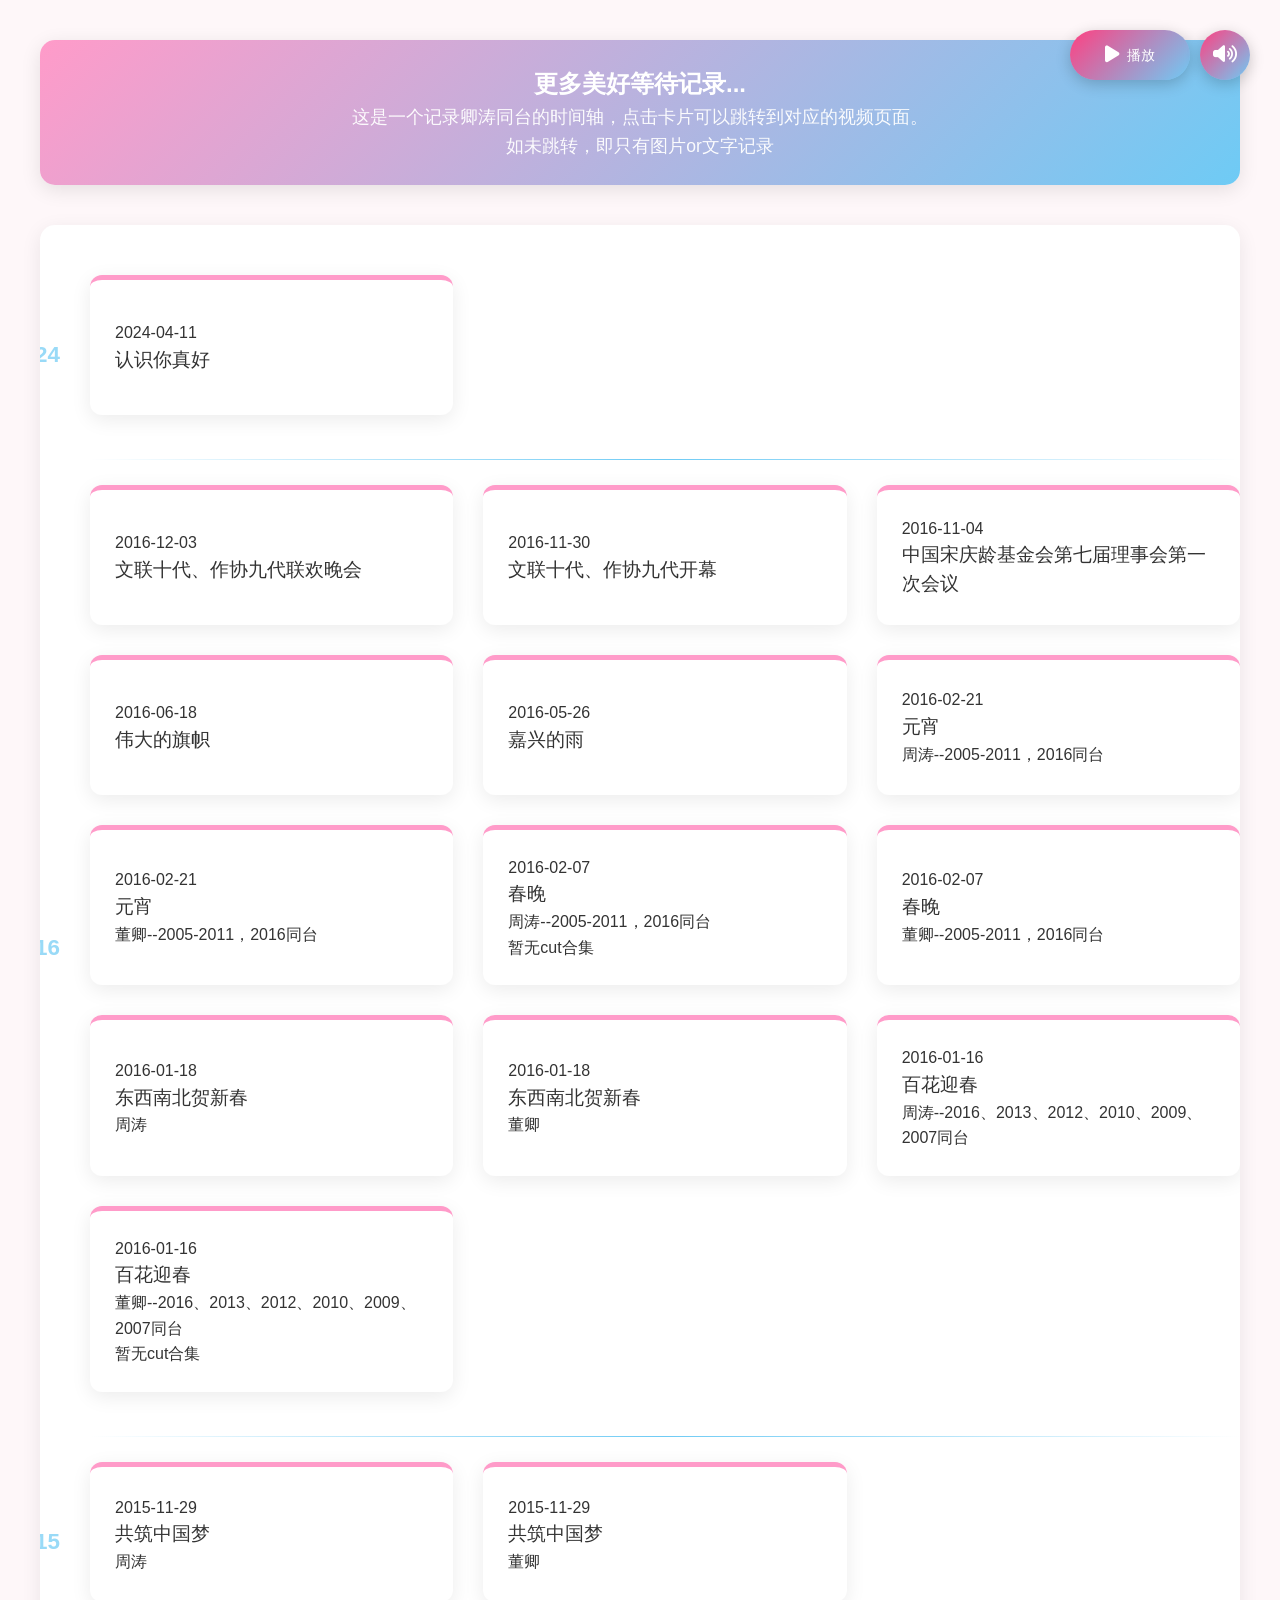
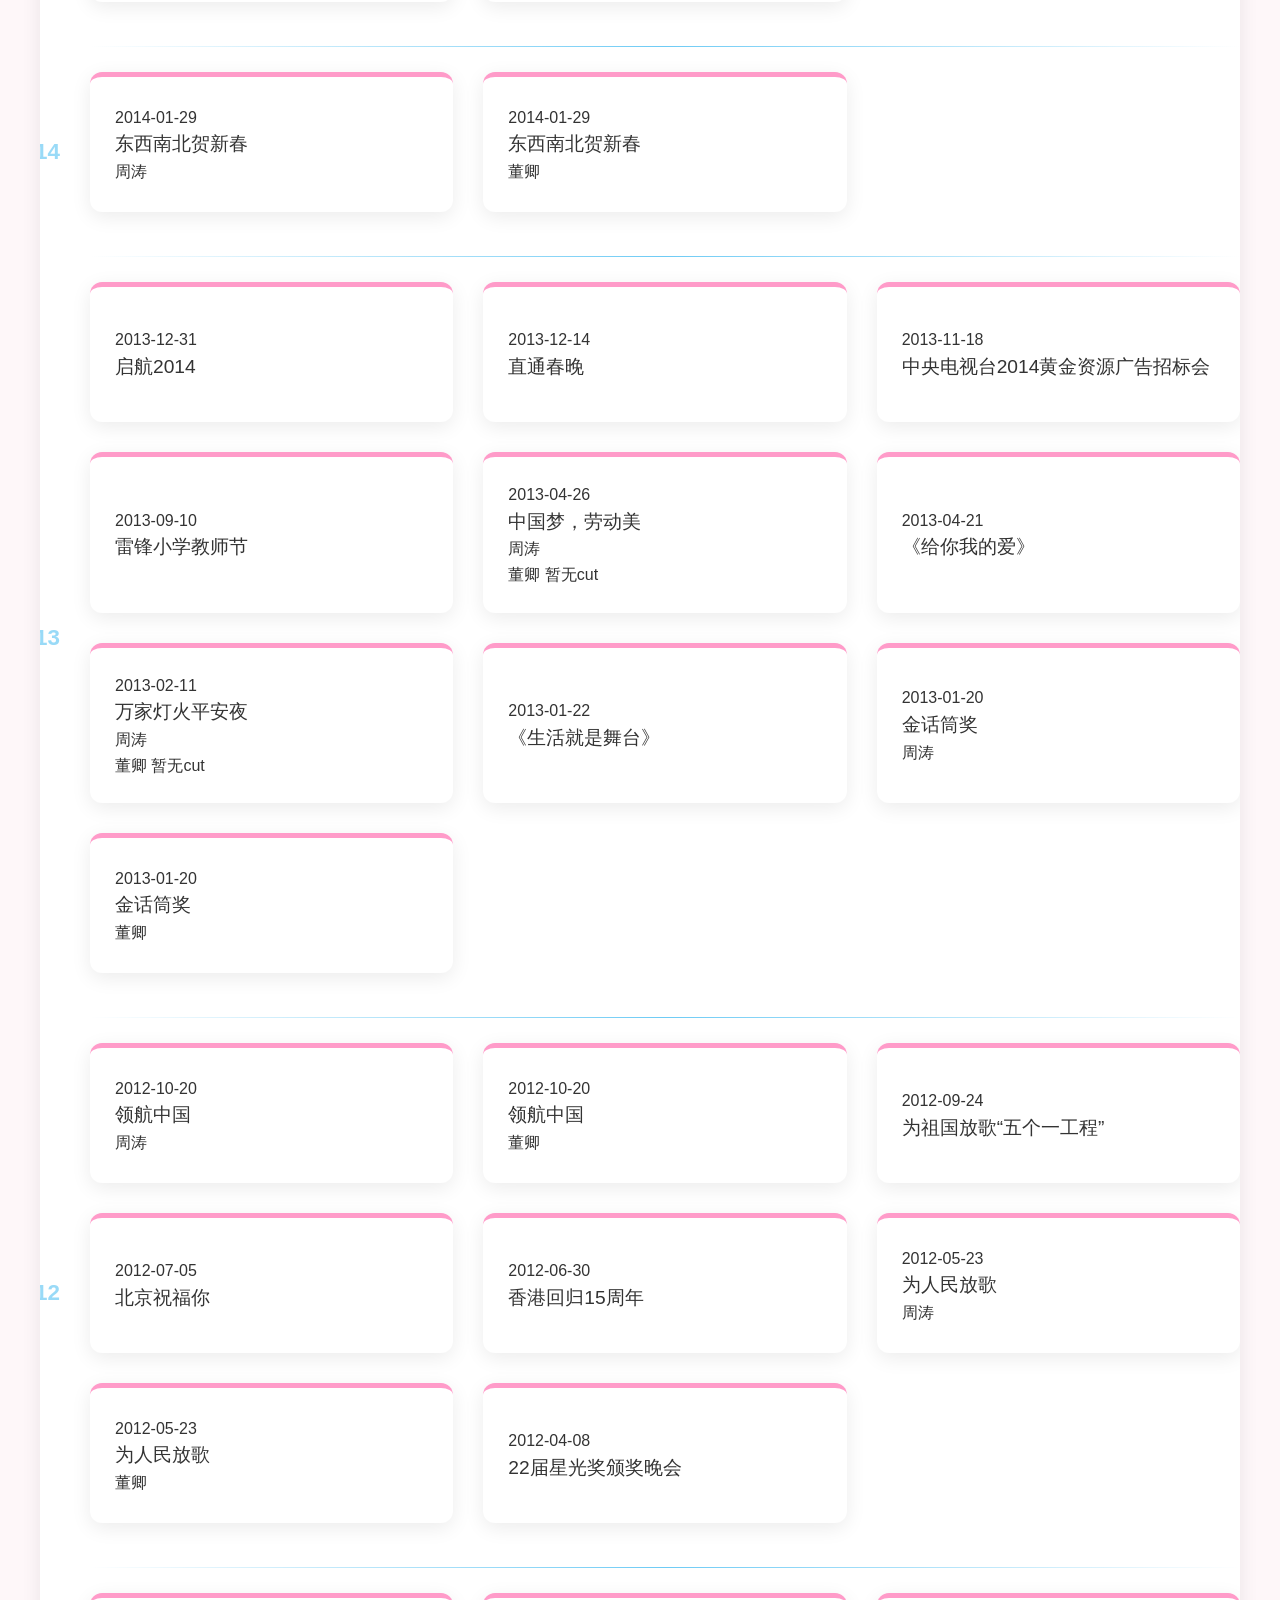
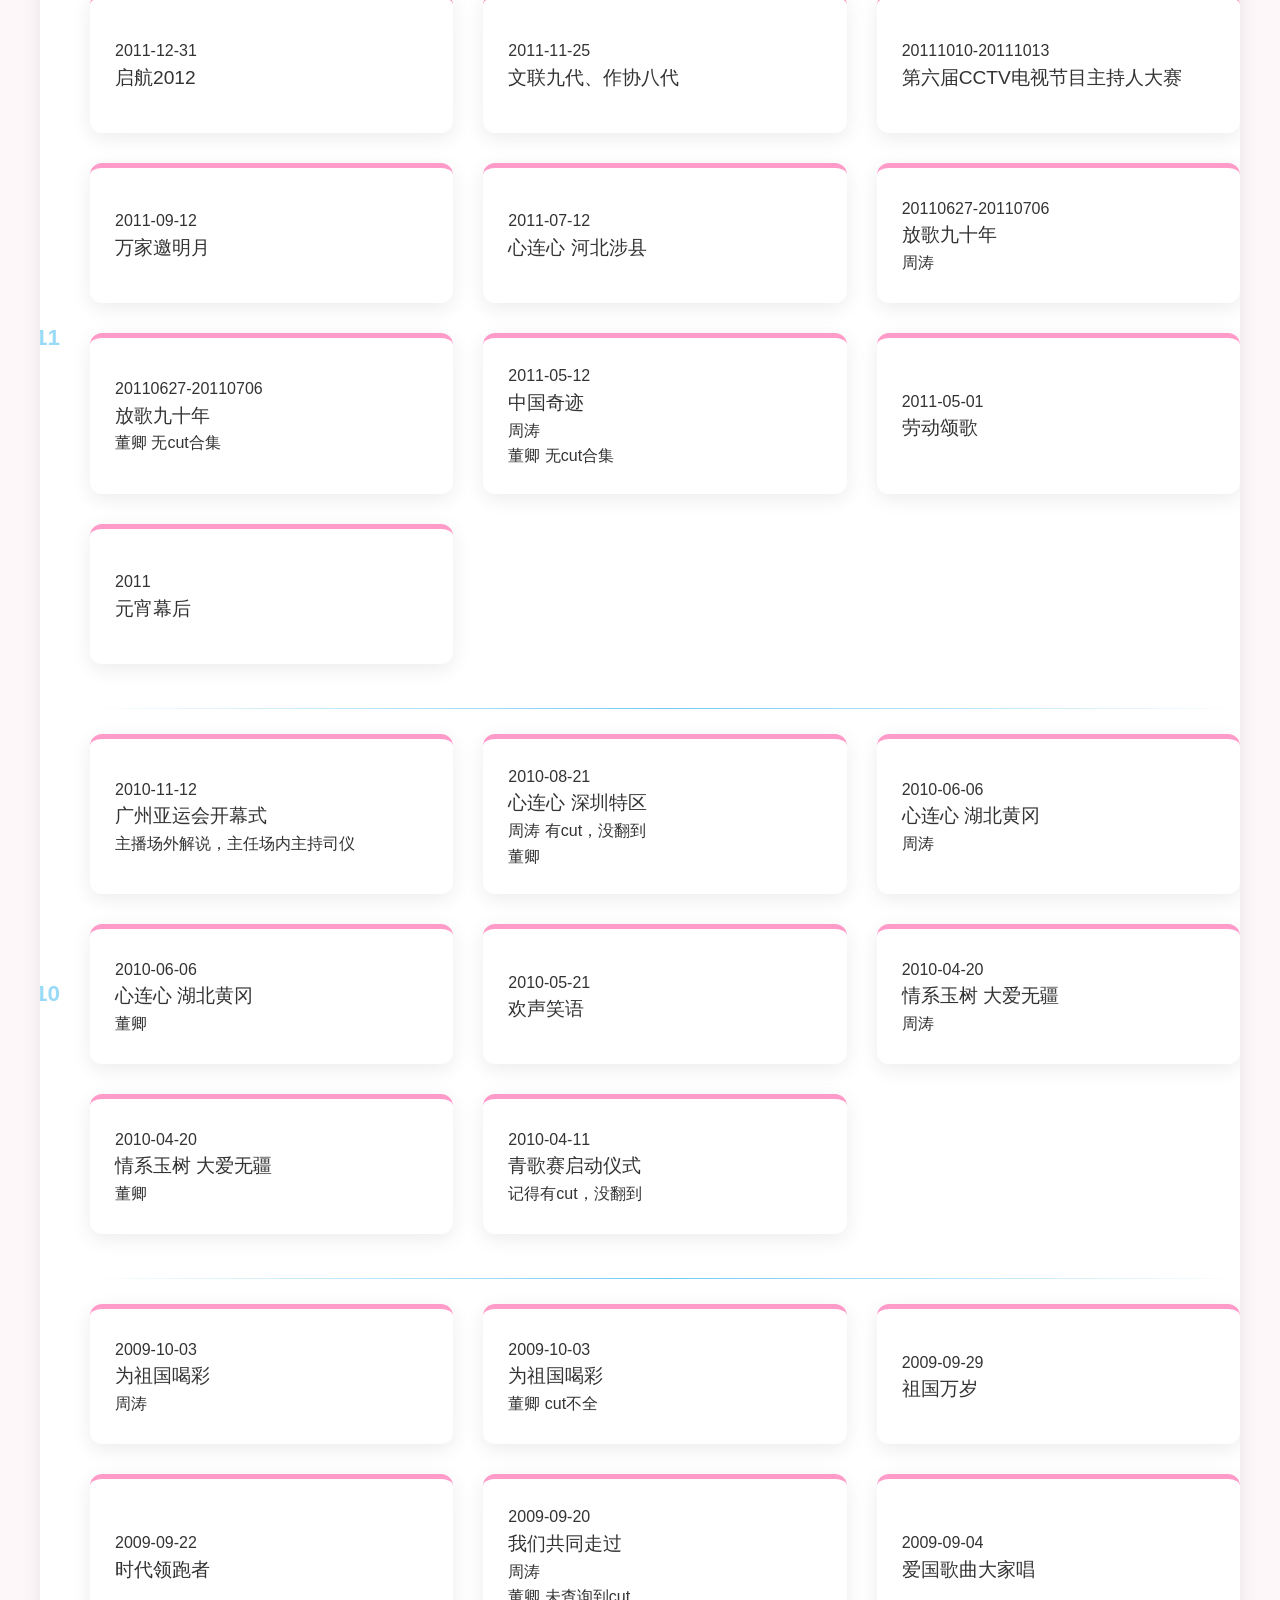
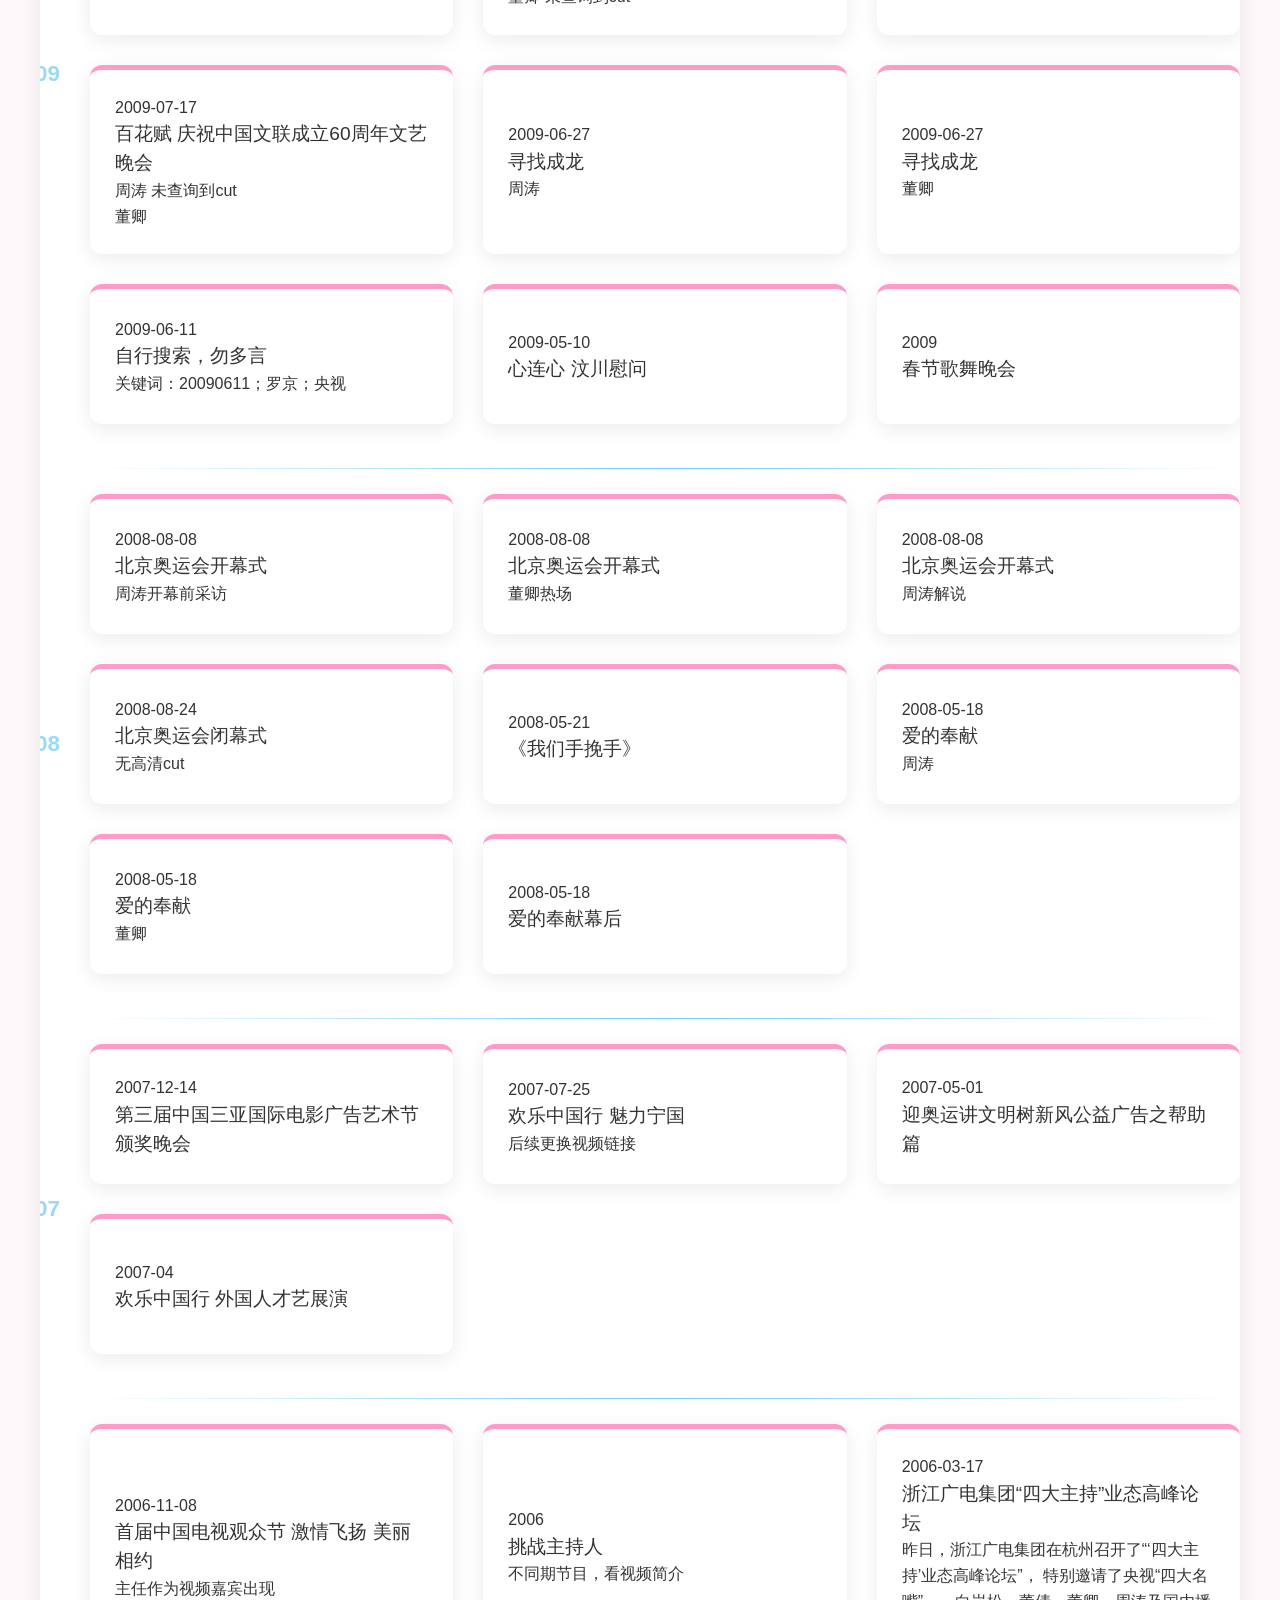
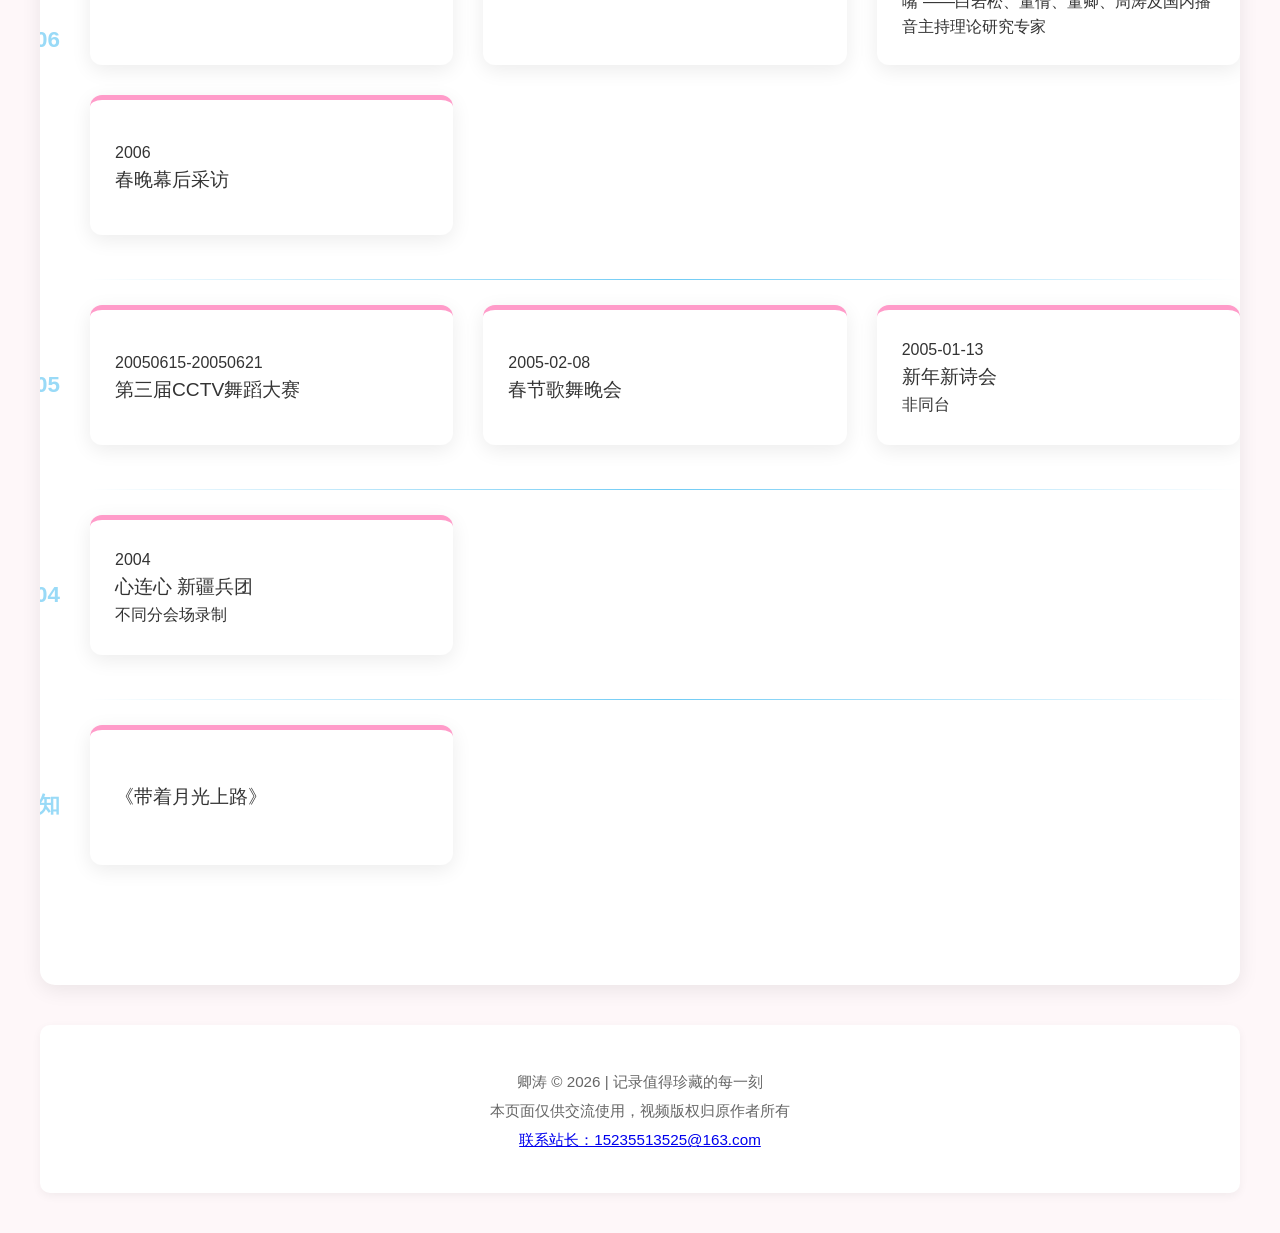
==== commit d936b419: "Add files via upload" ====
--- a/index.html
+++ b/index.html
@@ -2,905 +2,1091 @@
 <html lang="zh-CN">
 <head>
     <meta charset="UTF-8">
-    <meta name="viewport" content="width=device-width, initial-scale=1.0">
+    <meta name="viewport" content="width=1200, initial-scale=1.0">
     <title>卿涛时间轴</title>
     <link rel="stylesheet" href="https://cdnjs.cloudflare.com/ajax/libs/font-awesome/6.4.0/css/all.min.css">
     <style>
-        * {
-            margin: 0;
-            padding: 0;
-            box-sizing: border-box;
-            font-family: 'Segoe UI', Tahoma, Geneva, Verdana, sans-serif;
-        }
-        
+    * {
+        margin: 0;
+        padding: 0;
+        box-sizing: border-box;
+        font-family: 'Segoe UI', Tahoma, Geneva, Verdana, sans-serif;
+    }
+
+    body {
+        background-color: #fef7f9;
+        color: #333;
+        line-height: 1.6;
+        padding: 20px;
+        min-width: 1000px;
+    }
+
+    .container {
+        max-width: 1400px;
+        margin: 0 auto;
+        padding: 20px;
+    }
+
+    header {
+        text-align: center;
+        margin-bottom: 40px;
+        padding: 25px;
+        background: linear-gradient(135deg, #ff9bc9 0%, #6ecbf5 100%);
+        border-radius: 15px;
+        box-shadow: 0 5px 20px rgba(0, 0, 0, 0.1);
+        color: white;
+        position: relative;
+        overflow: hidden;
+        position: relative;
+        z-index: 1000;
+    }
+
+    header h1 {
+        font-size: 2.5rem;
+        margin-bottom: 10px;
+        text-shadow: 1px 1px 3px rgba(0, 0, 0, 0.2);
+    }
+
+    header p {
+        font-size: 1.1rem;
+        max-width: 700px;
+        margin: 0 auto;
+        opacity: 0.95;
+    }
+
+    .heart-icon {
+        color: #ff4081;
+        margin: 0 10px;
+        animation: heartbeat 1.5s infinite;
+    }
+
+    @keyframes heartbeat {
+        0% { transform: scale(1); }
+        5% { transform: scale(1.1); }
+        10% { transform: scale(1); }
+        15% { transform: scale(1.1); }
+        20% { transform: scale(1); }
+        100% { transform: scale(1); }
+    }
+
+    /* 固定布局时间轴容器 */
+    .timeline-container {
+        width: 100%;
+        overflow-x: auto;
+        padding: 20px 0;
+        background-color: #fff;
+        border-radius: 15px;
+        box-shadow: 0 5px 20px rgba(0, 0, 0, 0.08);
+        min-width: 1200px;
+    }
+
+    .timeline-fixed {
+        max-width: 1200px;
+        margin: 0 auto;
+        display: flex;
+        position: relative;
+        min-height: 500px;
+    }
+
+    /* 视频内容区 */
+    .timeline-content {
+        flex: 1;
+        padding: 30px 0 30px 50px;
+        min-width: 0;
+    }
+
+    /* 视频行 - 固定三列 */
+    .year-row {
+        display: grid;
+        grid-template-columns: repeat(3, 1fr);
+        gap: 30px;
+        margin-bottom: 50px;
+        position: relative;
+        padding-bottom: 20px;
+    }
+
+    .year-row::before {
+        content: attr(data-year);
+        position: absolute;
+        left: -180px;
+        top: 50%;
+        transform: translateY(-50%);
+        color: #6ecbf5;
+        font-size: 1.4rem;
+        font-weight: bold;
+        width: 150px;
+        text-align: right;
+        opacity: 0.7;
+    }
+
+    /* 视频卡片 */
+    .video-card {
+        background: white;
+        border-radius: 12px;
+        padding: 25px;
+        box-shadow: 0 5px 20px rgba(0, 0, 0, 0.08);
+        cursor: pointer;
+        transition: all 0.3s ease;
+        border-top: 5px solid #ff9bc9;
+        min-height: 140px;
+        display: flex;
+        flex-direction: column;
+        justify-content: center;
+        position: relative;
+        overflow: hidden;
+    }
+
+    .video-card:hover {
+        transform: translateY(-8px);
+        box-shadow: 0 15px 30px rgba(0, 0, 0, 0.15);
+        border-top-color: #ff4081;
+    }
+
+    .video-card::before {
+        content: '';
+        position: absolute;
+        top: 0;
+        left: 0;
+        right: 0;
+        height: 5px;
+        background: linear-gradient(to right, #ff9bc9, #6ecbf5);
+        opacity: 0;
+        transition: opacity 0.3s ease;
+    }
+
+    .video-card:hover::before {
+        opacity: 1;
+    }
+
+    .card-date {
+        font-size: 0.95rem;
+        color: #ff4081;
+        font-weight: 600;
+        margin-bottom: 12px;
+        display: flex;
+        align-items: center;
+        gap: 8px;
+    }
+
+    .card-date::before {
+        content: '📅';
+        font-size: 0.9em;
+    }
+
+    .card-title {
+        font-size: 1.2rem;
+        color: #333;
+        margin: 0;
+        line-height: 1.5;
+        font-weight: 500;
+    }
+
+    
+
+    /* 底部说明 */
+    footer {
+        text-align: center;
+        margin-top: 40px;
+        padding: 20px;
+        color: #666;
+        font-size: 0.95rem;
+        background: white;
+        border-radius: 10px;
+        box-shadow: 0 3px 10px rgba(0, 0, 0, 0.05);
+    }
+
+    footer p {
+        margin: 5px 0;
+    }
+
+    /* 移动端适配 - 保持固定布局 */
+    @media screen and (max-width: 1200px) {
         body {
-            background-color: #fef7f9;
-            color: #333;
-            line-height: 1.6;
+            min-width: 900px;
+        }
+        
+        .timeline-container {
+            min-width: 900px;
+        }
+        
+        .timeline-fixed {
+            max-width: 900px;
+        }
+        
+        .year-row {
+            gap: 20px;
+        }
+        
+        .video-card {
             padding: 20px;
-        }
-        
+            min-height: 130px;
+        }
+    }
+
+    /* 强制固定布局 */
+    .timeline-container {
+        -webkit-overflow-scrolling: touch;
+        scrollbar-width: thin;
+    }
+
+    /* 卡片点击效果 */
+    .video-card:active {
+        transform: scale(0.97);
+    }
+
+    /* 页面整体样式优化 */
+    html {
+        scroll-behavior: smooth;
+    }
+
+    /* 分隔线样式 */
+    .year-row:not(:last-child)::after {
+        content: '';
+        position: absolute;
+        bottom: -25px;
+        left: 0;
+        right: 0;
+        height: 1px;
+        background: linear-gradient(to right, transparent, #6ecbf5, transparent);
+    }
+
+    /* 音乐控制按钮样式 */
+    .music-control {
+        position: fixed;
+        top: 30px;
+        right: 30px;
+        z-index: 9999;
+        display: flex;
+        gap: 10px;
+    }
+
+    .music-btn {
+        background: linear-gradient(135deg, #ff4081, #6ecbf5);
+        color: white;
+        border: none;
+        width: 50px;
+        height: 50px;
+        border-radius: 50%;
+        cursor: pointer;
+        font-size: 1.2rem;
+        display: flex;
+        align-items: center;
+        justify-content: center;
+        box-shadow: 0 4px 15px rgba(0, 0, 0, 0.2);
+        transition: all 0.3s ease;
+    }
+
+    .music-btn:hover {
+        transform: scale(1.1);
+        box-shadow: 0 6px 20px rgba(0, 0, 0, 0.3);
+    }
+
+    #music-toggle {
+        width: 120px;
+        border-radius: 25px;
+        gap: 8px;
+    }
+
+    #music-status {
+        font-size: 0.9rem;
+        font-weight: 500;
+    }
+
+    
+
+    /* ====== 移动端强制桌面布局 - 直接复制到CSS末尾 ====== */
+
+    /* 强制移动端显示桌面布局 */
+    @media screen and (max-width: 768px) {
+        body {
+            min-width: 1200px !important;
+            overflow-x: auto !important;
+            touch-action: auto;
+        }
+        
+        /* 视频容器样式 - 根据你的实际HTML结构调整类名 */
+        .videos-container, 
+        .timeline-container, 
+        .container > div:first-child {
+            min-width: 1200px !important;
+            transform-origin: top left;
+            margin: 0 auto;
+        }
+        
+        /* 确保内容不会被挤压 */
+        .year-section, 
+        .videos-grid,
+        .video-card,
+        .year-row {
+            min-width: 0;
+        }
+        
+        /* 音乐控制按钮在移动端调整位置 */
+        .music-control {
+            top: 80px !important; /* 上移避免被手机底部栏遮挡 */
+            right: 20px !important;
+            bottom: auto !important;
+            transform: scale(0.9);
+        }
+        
+        /* 保持三列布局 */
+        .videos-grid,
+        .year-row {
+            grid-template-columns: repeat(3, 1fr) !important;
+            gap: 20px !important;
+        }
+        
+        /* 卡片保持原始大小 */
+        .video-card {
+            min-height: 140px !important;
+            padding: 20px !important;
+        }
+        
+        /* 年份标题 */
+        .year-title,
+        .year-row::before {
+            font-size: 1.8rem !important;
+            padding: 0 20px;
+        }
+    }
+
+    /* 小屏幕手机进一步优化 */
+    @media screen and (max-width: 480px) {
+        body {
+            min-width: 1200px !important;
+            overflow-x: auto !important;
+        }
+        
+        .videos-container, 
+        .timeline-container,
         .container {
-            max-width: 1200px;
-            margin: 0 auto;
-            padding: 20px;
-        }
-        
-        header {
-            text-align: center;
-            margin-bottom: 50px;
-            padding: 20px;
-            background: linear-gradient(135deg, #ff9bc9 0%, #6ecbf5 100%);
-            border-radius: 15px;
-            box-shadow: 0 5px 15px rgba(0, 0, 0, 0.1);
-            color: white;
-            position: relative;
-            overflow: hidden;
-        }
-        
-        header h1 {
-            font-size: 2.8rem;
-            margin-bottom: 10px;
-            text-shadow: 1px 1px 3px rgba(0, 0, 0, 0.2);
-        }
-        
-        header p {
-            font-size: 1.2rem;
-            max-width: 700px;
-            margin: 0 auto;
-            opacity: 0.9;
-        }
-        
-        .heart-icon {
-            color: #ff4081;
-            margin: 0 10px;
-            animation: heartbeat 1.5s infinite;
-        }
-        
-        @keyframes heartbeat {
-            0% { transform: scale(1); }
-            5% { transform: scale(1.1); }
-            10% { transform: scale(1); }
-            15% { transform: scale(1.1); }
-            20% { transform: scale(1); }
-            100% { transform: scale(1); }
-        }
-        
-        .timeline {
-            position: relative;
-            max-width: 900px;
-            margin: 0 auto;
-        }
-        
-        /* 时间轴中心线 */
-        .timeline::after {
-            content: '';
-            position: absolute;
-            width: 6px;
-            background: linear-gradient(to bottom, #ff9bc9, #6ecbf5);
-            top: 0;
-            bottom: 0;
-            left: 50%;
-            margin-left: -3px;
-            border-radius: 10px;
-        }
-        
-        .timeline-item {
-            padding: 20px 40px;
-            position: relative;
-            width: 50%;
-            /* 确保卡片直接显示 */
-            opacity: 1;
-            transform: translateY(0);
-        }
-        
-        /* 交错排列 */
-        .timeline-item:nth-child(odd) {
-            left: 0;
-        }
-        
-        .timeline-item:nth-child(even) {
-            left: 50%;
-        }
-        
-        /* 卡片样式 */
-        .card {
-            padding: 15px 25px;
-            border-radius: 15px;
-            box-shadow: 0 8px 20px rgba(0, 0, 0, 0.1);
-            transition: all 0.3s ease;
-            cursor: pointer;
-            position: relative;
-            overflow: hidden;
-            min-height: 120px;
-            display: flex;
-            flex-direction: column;
-            justify-content: center;
-        }
-        
-        .timeline-item:nth-child(odd) .card {
-            background: linear-gradient(135deg, #ffebf3 0%, #ffe4f1 100%);
-            border-left: 6px solid #ff4081;
-        }
-        
-        .timeline-item:nth-child(even) .card {
-            background: linear-gradient(135deg, #e6f7ff 0%, #e1f4ff 100%);
-            border-left: 6px solid #6ecbf5;
-        }
-        
-        .card:hover {
-            transform: translateY(-8px);
-            box-shadow: 0 15px 25px rgba(0, 0, 0, 0.15);
-        }
-        
-        .card h2 {
-            font-size: 1.5rem;
-            margin-bottom: 8px;
-            color: #333;
-        }
-        
-        .card p {
-            color: #666;
-            margin-bottom: 10px;
-            font-size: 0.95rem;
-            line-height: 1.5;
-        }
-        
-        /* 时间轴节点 */
-        .timeline-item::after {
-            content: '';
-            position: absolute;
-            width: 24px;
-            height: 24px;
-            background-color: white;
-            border: 5px solid;
-            border-radius: 50%;
-            top: 40px;
-            z-index: 1;
-        }
-        
-        .timeline-item:nth-child(odd)::after {
-            border-color: #ff4081;
-            right: -12px;
-        }
-        
-        .timeline-item:nth-child(even)::after {
-            border-color: #6ecbf5;
-            left: -12px;
-        }
-                
-        /* 底部说明 */
-        footer {
-            text-align: center;
-            margin-top: 60px;
-            padding: 20px;
-            color: #666;
-            font-size: 0.95rem;
-        }
-                        
-        /* 响应式设计 */
-        @media screen and (max-width: 768px) {
-            .timeline::after {
-                left: 31px;
-            }
-            
-            .timeline-item {
-                width: 100%;
-                padding-left: 70px;
-                padding-right: 25px;
-                /*padding:12px 25px 12px 70px;*/
-            }
-            
-            .timeline-item:nth-child(even) {
-                left: 0;
-            }
-            
-            .timeline-item:nth-child(odd)::after,
-            .timeline-item:nth-child(even)::after {
-                left: 18px;
-            }
-            
-            .timeline-item:nth-child(odd) .date,
-            .timeline-item:nth-child(even) .date {
-                left: 15px;
-                top: 12px;
-                right: auto;
-            }
-            
-            header h1 {
-                font-size: 2.2rem;
-            }
-        }
+            padding: 15px !important;
+        }
+        
+        .music-control {
+            top: 15px !important;
+            right: 15px !important;
+            bottom: auto !important;
+            transform: scale(0.85);
+        }
+        
+        .music-btn {
+            width: 45px;
+            height: 45px;
+            font-size: 1rem;
+        }
+        
+        #music-toggle {
+            width: 110px;
+        }
+    }
+
+    /* 防止移动端浏览器的默认缩放干扰 */
+    @supports (-webkit-touch-callout: none) {
+        /* iOS Safari专用 */
+        body {
+            -webkit-text-size-adjust: 100%;
+            -webkit-user-select: none;
+            user-select: none;
+        }
+        
+        .videos-container,
+        .timeline-container {
+            -webkit-overflow-scrolling: touch;
+        }
+    }
+
+    /* 禁用移动端的长按菜单 */
+    .video-card {
+        -webkit-touch-callout: none;
+        -webkit-user-select: none;
+        user-select: none;
+    }
+
+    /* 确保音乐播放器在移动端正常工作 */
+    audio {
+        -webkit-appearance: none;
+    }
+
     </style>
 </head>
 <body>
     <div class="container">
         <!-- 页面头部 -->
         <header>
-            <h1> 更多美好等待记录... </h1>
+            <h2> 更多美好等待记录... </h2>
             <p>这是一个记录卿涛同台的时间轴，点击卡片可以跳转到对应的视频页面。</p>
             <p>如未跳转，即只有图片or文字记录</p>
         </header>
         
-        <!-- 时间轴 -->
-        <div class="timeline">
-            
-            <!-- 微博：2024-04-11  认识你真好 -->
-            <div class="timeline-item" >
-                <div class="date">2024-04-11</div>
-                <div class="card" data-platform="weibo" data-weibo-id="5175088278863906">
-                    <h2>认识你真好</h2>
-                    <p>有一种目光不远不近，</p>
-                    <p>却一直守望；</p>
-                    <p>有一种朋友不惊不扰，</p>
-                    <p>却一直陪同；</p>
-                    <p>……</p>                    
-                </div>
-            </div>           
-
-            <!-- 文字图片：2016-12-03  文联十代、作协九代联欢晚会 -->
-            <div class="timeline-item" >
-                <div class="date">2016-12-03</div>
-                <div class="card" >
-                    <h2>文联十代、作协九代联欢晚会</h2>
-                </div>
-            </div>
-
-            <!-- 文字图片：2016-11-30  文联十代、作协九代开幕 -->
-            <div class="timeline-item" >
-                <div class="date">2016-11-30</div>
-                <div class="card" >
-                    <h2>文联十代、作协九代开幕</h2>
-                    <p>新闻联播镜头</p>
-                </div>
-            </div>
-
-            <!-- 文字图片：2016-11-04  中国宋庆龄基金会第七届理事会第一次会议 -->
-            <div class="timeline-item" >
-                <div class="date">2016-11-04</div>
-                <div class="card" >
-                    <h2>中国宋庆龄基金会第七届理事会第一次会议</h2>
-                    <p>新闻联播镜头</p>
-                </div>
-            </div>
-
-            <!-- B站：2016-06-18  伟大的旗帜 -->
-            <div class="timeline-item" >
-                <div class="date">2016-06-18</div>
-                <div class="card" data-platform="bilibili" data-bvid="BV1fW4y1Q7n6">
-                    <h2>伟大的旗帜</h2>
-                    <p>时代有你，开天辟地</p>      
-                </div>
-            </div>
-            
-            <!-- B站：2016-05-26  嘉兴的雨 -->
-            <div class="timeline-item" >
-                <div class="date">2016-05-26</div>
-                <div class="card" data-platform="bilibili" data-bvid="BV1os411v7JR">
-                    <h2>嘉兴的雨</h2>           
-                </div>
-            </div>           
-
-            <!-- B站：2016-02-21  元宵 -->
-            <div class="timeline-item" >
-                <div class="date">2016-02-21</div>
-                <div class="card" data-platform="bilibili" data-bvid="BV1ps411y731">
-                    <h2>元宵</h2>
-                    <p>2005-2011，2016同台</p>
-                    <p>周涛</p>          
-                </div>
-                <div class="card" data-platform="bilibili" data-bvid="BV1Yx411d7K4">
-                    <p>董卿</p>          
-                </div>
-            </div> 
-
-            <!-- B站：2016-02-07  春晚 -->
-             <div class="timeline-item" >
-                <div class="date">2016-02-07</div>
-                <div class="card" data-platform="bilibili" data-bvid="BV1cE411a7TQ">
-                    <h2>春晚</h2>
-                    <p>2005-2011，2016同台</p>
-                    <p>周涛  暂无cut合集</p>            
-                </div>
-                <div class="card" data-platform="bilibili" data-bvid="BV1Ht4y1S7no">
-                    <p>董卿</p>            
-                </div>
-            </div>
-
-            <!-- B站：2016-01-18  东西南北贺新春 -->
-            <div class="timeline-item" >
-                <div class="date">2016-01-18</div>
-                <div class="card" data-platform="bilibili" data-bvid="BV1ts411q7X2">
-                    <h2>东西南北贺新春</h2>
-                    <p>周涛</p>           
-                </div>
-                <div class="card" data-platform="bilibili" data-bvid="BV1ps411q7k4">
-                    <p>董卿</p>            
-                </div>
-            </div>
-
-            <!-- B站：2016-01-16  百花迎春 -->
-            <div class="timeline-item" >
-                <div class="date">2016-01-16</div>
-                <div class="card" data-platform="bilibili" data-bvid="BV1Ms41117Hk">
-                    <h2>百花迎春</h2>
-                    <p>2016、2013、2012、2010、2009、2007同台</p>
-                    <p>周涛</p>            
-                </div>
-                <div class="card" data-platform="bilibili" data-bvid="BV1xs411q7Si">
-                    <p>董卿  暂无cut合集</p>            
-                </div>
-            </div>
-
-            <!-- B站：2015-11-29  共筑中国梦 -->
-            <div class="timeline-item" >
-                <div class="date">2015-11-29</div>
-                <div class="card" data-platform="bilibili" data-bvid="BV1ts411q7Un">
-                    <h2>共筑中国梦</h2>
-                    <p>周涛</p>          
-                </div>
-                <div class="card" data-platform="bilibili" data-bvid="BV1Ds411e75L">
-                    <p>董卿</p>          
-                </div>
-            </div>
-
-            <!-- B站：2014-01-29  东西南北贺新春 -->
-            <div class="timeline-item" >
-                <div class="date">2014-01-29</div>
-                <div class="card" data-platform="bilibili" data-bvid="BV1Vs411q7yi">
-                    <h2>东西南北贺新春</h2>
-                    <p>周涛</p>          
-                </div>
-                <div class="card" data-platform="bilibili" data-bvid="BV1Es411q7ZD">
-                    <p>董卿</p>          
-                </div>
-            </div>
-
-            <!-- B站：2013-12-31  启航2014 -->
-            <div class="timeline-item" >
-                <div class="date">2013-12-31</div>
-                <div class="card" data-platform="bilibili" data-bvid="BV1Es411v7tb">
-                    <h2>启航2014</h2>           
-                </div>
-            </div>
-
-            <!-- B站：2013-12-14  直通春晚 -->
-            <div class="timeline-item" >
-                <div class="date">2013-12-14</div>
-                <div class="card" data-platform="bilibili" data-bvid="BV1ss41197uk">
-                    <h2>直通春晚</h2>           
-                </div>
-            </div>
-
-            <!-- 文字图片：2013-11-18  中央电视台2014黄金资源广告招标会 -->
-            <div class="timeline-item" >
-                <div class="date">2013-11-18</div>
-                <div class="card" >
-                    <h2>中央电视台2014黄金资源广告招标会</h2>
-                </div>
-            </div>
-
-            <!-- 文字图片：2013-09-10  雷锋小学教师节 -->
-            <div class="timeline-item" >
-                <div class="date">2013-09-10</div>
-                <div class="card" >
-                    <h2>雷锋小学教师节</h2>
-                    <p>新闻镜头</p>
-                </div>
-            </div>
-
-            <!-- B站：2013-04-26  中国梦，劳动美 -->
-            <div class="timeline-item" >
-                <div class="date">2013-04-26</div>
-                <div class="card" data-platform="bilibili" data-bvid="BV1fs411e7AJ">
-                    <h2>中国梦，劳动美</h2>
-                    <p>周涛</p>           
-                </div>
-                <div class="card" data-platform="bilibili" data-bvid="BV1xs411q7Si">
-                    <p>董卿  暂无cut</p>
-                </div>
-            </div>
-
-            <!-- B站：2013-04-21  《给你我的爱》 -->
-            <div class="timeline-item" >
-                <div class="date">2013-04-21</div>
-                <div class="card" data-platform="bilibili" data-bvid="BV1wp4y1i7Kq">
-                    <h2>《给你我的爱》</h2>           
+        <div class="timeline-container">
+            <div class="timeline-fixed">
+                                
+                <!-- 视频内容区 -->
+                <div class="timeline-content">
+                    <!-- 2024年 -->
+                    <div class="year-row"  data-year="2024">
+                        <!-- 微博：2024-04-11  认识你真好 -->
+                        <div class="video-card" data-platform="weibo" data-weibo-id="5175088278863906">
+                            <div>2024-04-11</div>
+                            <h3 class="card-title">认识你真好</h3>
+                        </div>
+                        
+                    </div>
+
+                    <!-- 2016年 -->
+                    <div class="year-row" data-year="2016">
+
+                        <!-- 文字图片：2016-12-03  文联十代、作协九代联欢晚会 -->
+                        <div class="video-card">
+                            <div>2016-12-03</div>
+                            <h3 class="card-title">文联十代、作协九代联欢晚会</h3>
+                        </div>
+
+                        <!-- 文字图片：2016-11-30  文联十代、作协九代开幕 -->
+                        <div class="video-card">
+                            <div>2016-11-30</div>
+                            <h3 class="card-title">文联十代、作协九代开幕</h3>
+                        </div>
+
+                        <!-- 文字图片：2016-11-04  中国宋庆龄基金会第七届理事会第一次会议 -->
+                         <div class="video-card">
+                            <div>2016-11-04</div>
+                            <h3 class="card-title">中国宋庆龄基金会第七届理事会第一次会议</h3>
+                        </div>
+
+                        <!-- B站：2016-06-18  伟大的旗帜 -->                                                
+                        <div class="video-card" data-platform="bilibili" data-bvid="BV1fW4y1Q7n6">
+                            <div>2016-06-18</div>
+                            <h3 class="card-title">伟大的旗帜</h3>
+                        </div>
+
+                        <!-- B站：2016-05-26  嘉兴的雨 -->
+                        <div class="video-card" data-platform="bilibili" data-bvid="BV1os411v7JR">
+                            <div>2016-05-26</div>
+                            <h3 class="card-title">嘉兴的雨</h3>
+                        </div>
+
+                        <!-- B站：2016-02-21  元宵 -->
+                        <div class="video-card" data-platform="bilibili" data-bvid="BV1ps411y731">
+                            <div>2016-02-21</div>
+                            <h3 class="card-title">元宵</h3>
+                            <p>周涛--2005-2011，2016同台</p>
+                        </div>
+
+                        <!-- B站：2016-02-21  元宵 -->
+                        <div class="video-card" data-platform="bilibili" data-bvid="BV1Yx411d7K4">
+                            <div>2016-02-21</div>
+                            <h3 class="card-title">元宵</h3>
+                            <p>董卿--2005-2011，2016同台</p>
+                        </div>
+
+                        <!-- B站：2016-02-07  春晚 -->
+                        <div class="video-card" data-platform="bilibili" data-bvid="BV1cE411a7TQ">
+                            <div>2016-02-07</div>
+                            <h3 class="card-title">春晚</h3>
+                            <p>周涛--2005-2011，2016同台</p>
+                            <p>暂无cut合集</p>
+                        </div>
+
+                        <!-- B站：2016-02-07  春晚 -->
+                        <div class="video-card" data-platform="bilibili" data-bvid="BV1Ht4y1S7no">
+                            <div>2016-02-07</div>
+                            <h3 class="card-title">春晚</h3>
+                            <p>董卿--2005-2011，2016同台</p>
+                        </div>
+
+                        <!-- B站：2016-01-18  东西南北贺新春 -->
+                        <div class="video-card" data-platform="bilibili" data-bvid="BV1ts411q7X2">
+                            <div>2016-01-18</div>
+                            <h3 class="card-title">东西南北贺新春</h3>
+                            <p>周涛</p>
+                        </div>
+
+                        <!-- B站：2016-01-18  东西南北贺新春 -->
+                        <div class="video-card" data-platform="bilibili" data-bvid="BV1ps411q7k4">
+                            <div>2016-01-18</div>
+                            <h3 class="card-title">东西南北贺新春</h3>
+                            <p>董卿</p>
+                        </div>
+
+                        <!-- B站：2016-01-16  百花迎春 -->
+                        <div class="video-card" data-platform="bilibili" data-bvid="BV1Ms41117Hk">
+                            <div>2016-01-16</div>
+                            <h3 class="card-title">百花迎春</h3>
+                            <p>周涛--2016、2013、2012、2010、2009、2007同台</p>
+                        </div>
+
+                        <!-- B站：2016-01-16  百花迎春 -->
+                        <div class="video-card" data-platform="bilibili" data-bvid="BV1xs411q7Si">
+                            <div>2016-01-16</div>
+                            <h3 class="card-title">百花迎春</h3>
+                            <p>董卿--2016、2013、2012、2010、2009、2007同台</p>
+                            <p>暂无cut合集</p>
+                        </div>                              
+                        
+                    </div>
+
+                    <!-- 2015年 -->
+                    <div class="year-row" data-year="2015">                        
+
+                        <!-- B站：2015-11-29  共筑中国梦 -->
+                        <div class="video-card" data-platform="bilibili" data-bvid="BV1ts411q7Un">
+                            <div>2015-11-29</div>
+                            <h3 class="card-title">共筑中国梦</h3>
+                            <p>周涛</p>
+                        </div>
+
+                        <!-- B站：2015-11-29  共筑中国梦 -->
+                        <div class="video-card" data-platform="bilibili" data-bvid="BV1ts411q7Un">
+                            <div>2015-11-29</div>
+                            <h3 class="card-title">共筑中国梦</h3>
+                            <p>董卿</p>
+                        </div>
+
+                    </div>
+
+                    <!-- 2014年 -->
+                    <div class="year-row" data-year="2014">                        
+
+                        <!-- B站：2014-01-29  东西南北贺新春 -->
+                        <div class="video-card" data-platform="bilibili" data-bvid="BV1Vs411q7yi">
+                            <div>2014-01-29</div>
+                            <h3 class="card-title">东西南北贺新春</h3>
+                            <p>周涛</p>
+                        </div>
+
+                        <!-- B站：2014-01-29  东西南北贺新春 -->
+                        <div class="video-card" data-platform="bilibili" data-bvid="BV1Es411q7ZD">
+                            <div>2014-01-29</div>
+                            <h3 class="card-title">东西南北贺新春</h3>
+                            <p>董卿</p>
+                        </div>
+
+                    </div>
+
+                    <!-- 2013年 -->
+                    <div class="year-row" data-year="2013">                        
+
+                        <!-- B站：2013-12-31  启航2014 -->
+                        <div class="video-card" data-platform="bilibili" data-bvid="BV1Es411v7tb">
+                            <div>2013-12-31</div>
+                            <h3 class="card-title">启航2014</h3>
+                        </div>
+
+                        <!-- B站：2013-12-14  直通春晚 -->
+                        <div class="video-card" data-platform="bilibili" data-bvid="BV1ss41197uk">
+                            <div>2013-12-14</div>
+                            <h3 class="card-title">直通春晚</h3>
+                        </div>
+
+                        <!-- 文字图片：2013-11-18  中央电视台2014黄金资源广告招标会 -->
+                        <div class="video-card">
+                            <div>2013-11-18</div>
+                            <h3 class="card-title">中央电视台2014黄金资源广告招标会</h3>
+                        </div>
+
+                        <!-- 文字图片：2013-09-10  雷锋小学教师节 -->
+                        <div class="video-card">
+                            <div>2013-09-10</div>
+                            <h3 class="card-title">雷锋小学教师节</h3>
+                        </div>
+
+                        <!-- B站：2013-04-26  中国梦，劳动美 -->
+                        <div class="video-card" data-platform="bilibili" data-bvid="BV1fs411e7AJ">
+                            <div>2013-04-26</div>
+                            <h3 class="card-title">中国梦，劳动美</h3>
+                            <p>周涛</p>
+                            <p>董卿  暂无cut</p>
+                        </div>
+
+                        <!-- B站：2013-04-21  《给你我的爱》 -->
+                         <div class="video-card" data-platform="bilibili" data-bvid="BV1wp4y1i7Kq">
+                            <div>2013-04-21</div>
+                            <h3 class="card-title">《给你我的爱》</h3>
+                        </div>
+
+                        <!-- B站：2013-02-11  万家灯火平安夜 -->
+                        <div class="video-card" data-platform="bilibili" data-bvid="BV1Xs41147jw">
+                            <div>2013-02-11</div>
+                            <h3 class="card-title">万家灯火平安夜</h3>
+                            <p>周涛</p>
+                            <p>董卿  暂无cut</p>
+                        </div>
+
+                        <!-- B站：2013-01-22  《生活就是舞台》 -->
+                        <div class="video-card" data-platform="bilibili" data-bvid="BV1bs411y7DK">
+                            <div>2013-01-22</div>
+                            <h3 class="card-title">《生活就是舞台》</h3>
+                        </div>
+
+                        <!-- B站：2013-01-20  金话筒奖 -->
+                        <div class="video-card" data-platform="bilibili" data-bvid="BV1Ws411v7Jy">
+                            <div>2013-01-20</div>
+                            <h3 class="card-title">金话筒奖</h3>
+                            <p>周涛</p>
+                        </div>
+
+                        <!-- B站：2013-01-20  金话筒奖 -->
+                        <div class="video-card" data-platform="bilibili" data-bvid="BV1ms411y74C">
+                            <div>2013-01-20</div>
+                            <h3 class="card-title">金话筒奖</h3>
+                            <p>董卿</p>
+                        </div>                 
+
+                    </div>
+
+                    <!-- 2012年 -->
+                    <div class="year-row" data-year="2012">                        
+
+                        <!-- B站：2012-10-20  领航中国 -->
+                        <div class="video-card" data-platform="bilibili" data-bvid="BV1Qs411v7qD">
+                            <div>2012-10-20</div>
+                            <h3 class="card-title">领航中国</h3>
+                            <p>周涛</p>
+                        </div>
+
+                        <!-- B站：2012-10-20  领航中国 -->
+                        <div class="video-card" data-platform="bilibili" data-bvid="BV1cA411N7vU">
+                            <div>2012-10-20</div>
+                            <h3 class="card-title">领航中国</h3>
+                            <p>董卿</p>
+                        </div>
+
+                        <!-- B站：2012-09-24  为祖国放歌“五个一工程” -->
+                        <div class="video-card" data-platform="bilibili" data-bvid="BV13s41117zg">
+                            <div>2012-09-24</div>
+                            <h3 class="card-title">为祖国放歌“五个一工程”</h3>
+                        </div>
+
+                        <!-- B站：2012-07-05  北京祝福你 -->
+                        <div class="video-card" data-platform="bilibili" data-bvid="BV1bs411y7ob">
+                            <div>2012-07-05</div>
+                            <h3 class="card-title">北京祝福你</h3>
+                        </div>
+
+                        <!-- B站：2012-06-30  香港回归15周年 -->
+                        <div class="video-card" data-platform="bilibili" data-bvid="BV16s411Q7xo">
+                            <div>2012-06-30</div>
+                            <h3 class="card-title">香港回归15周年</h3>
+                        </div>
+
+                        <!-- B站：2012-05-23  为人民放歌 -->
+                        <div class="video-card" data-platform="bilibili" data-bvid="BV1Hs41117vK">
+                            <div>2012-05-23</div>
+                            <h3 class="card-title">为人民放歌</h3>
+                            <p>周涛</p>
+                        </div>
+
+                        <!-- B站：2012-05-23  为人民放歌 -->
+                        <div class="video-card" data-platform="bilibili" data-bvid="BV1ms411y7y2">
+                            <div>2012-05-23</div>
+                            <h3 class="card-title">为人民放歌</h3>
+                            <p>董卿</p>
+                        </div>
+
+                        <!-- B站：2012-04-08  22届星光奖颁奖晚会 -->
+                        <div class="video-card" data-platform="bilibili" data-bvid="BV1DozhYkEcz">
+                            <div>2012-04-08</div>
+                            <h3 class="card-title">22届星光奖颁奖晚会</h3>
+                        </div>
+
+
+
+
+
+
+
+                    </div>
+
+                    <!-- 2011年 -->
+                    <div class="year-row" data-year="2011">  
+
+                        <!-- B站：2011-12-31  启航2012 -->
+                        <div class="video-card" data-platform="bilibili" data-bvid="BV1Ks411v7UL">
+                            <div>2011-12-31</div>
+                            <h3 class="card-title">启航2012</h3>
+                        </div>
+
+                        <!-- 文字图片：2011-11-25  文联九代、作协八代 -->
+                        <div class="video-card">
+                            <div>2011-11-25</div>
+                            <h3 class="card-title">文联九代、作协八代</h3>
+                        </div>
+
+                        <!-- B站：20111010-20111013  第六届CCTV电视节目主持人大赛 -->
+                        <div class="video-card" data-platform="bilibili" data-bvid="BV1zs41167KP">
+                            <div>20111010-20111013</div>
+                            <h3 class="card-title">第六届CCTV电视节目主持人大赛</h3>
+                        </div>
+
+                        <!-- B站：2011-09-12  万家邀明月 -->
+                        <div class="video-card" data-platform="bilibili" data-bvid="BV1Xs41167xo">
+                            <div>2011-09-12</div>
+                            <h3 class="card-title">万家邀明月</h3>
+                        </div>
+
+                        <!-- B站：2011-07-12  心连心 河北涉县 -->
+                        <div class="video-card" data-platform="bilibili" data-bvid="BV12QE5zUEah">
+                            <div>2011-07-12</div>
+                            <h3 class="card-title">心连心 河北涉县</h3>
+                        </div>
+
+                        <!-- B站：20110627-20110706  放歌九十年   -->
+                        <div class="video-card" data-platform="bilibili" data-bvid="BV1Es411W7aC">
+                            <div>20110627-20110706</div>
+                            <h3 class="card-title">放歌九十年</h3>
+                            <p>周涛</p>
+                        </div>
+
+                        <!-- B站：20110627-20110706  放歌九十年   -->
+                        <div class="video-card" data-platform="bilibili" data-bvid="BV1yb411i7YE">
+                            <div>20110627-20110706</div>
+                            <h3 class="card-title">放歌九十年</h3>
+                            <p>董卿  无cut合集</p>
+                        </div>
+
+                        <!-- B站：2011-05-12  中国奇迹 -->
+                        <div class="video-card" data-platform="bilibili" data-bvid="BV1fs411y7Mg">
+                            <div>2011-05-12</div>
+                            <h3 class="card-title">中国奇迹</h3>
+                            <p>周涛</p>
+                            <p>董卿  无cut合集</p>
+                        </div>
+
+                        <!-- B站：2011-05-01  劳动颂歌 -->
+                        <div class="video-card" data-platform="bilibili" data-bvid="BV1mT4y1r7LF">
+                            <div>2011-05-01</div>
+                            <h3 class="card-title">劳动颂歌</h3>                            
+                        </div>
+
+                        <!-- B站：2011  元宵幕后 -->
+                        <div class="video-card" data-platform="bilibili" data-bvid="BV187411N7QU">
+                            <div>2011</div>
+                            <h3 class="card-title">元宵幕后</h3>                            
+                        </div>                   
+
+                    </div>
+
+                    <!-- 2010年 -->
+                    <div class="year-row" data-year="2010">                          
+
+                        <!-- 文字图片：2010-11-12  广州亚运会开幕式  -->
+                        <div class="video-card">
+                            <div>2010-11-12</div>
+                            <h3 class="card-title">广州亚运会开幕式</h3>
+                            <p>主播场外解说，主任场内主持司仪</p>
+                        </div>
+
+                        <!-- B站：2010-08-21  心连心 深圳特区 -->
+                        <div class="video-card" data-platform="bilibili" data-bvid="BV16s41167GR">
+                            <div>2010-08-21</div>
+                            <h3 class="card-title">心连心 深圳特区</h3>
+                            <p>周涛  有cut，没翻到</p> 
+                            <p>董卿</p> 
+                        </div>                        
+
+                        <!-- B站：2010-06-06  心连心 湖北黄冈 -->
+                        <div class="video-card" data-platform="bilibili" data-bvid="BV1BJ4m1V7bj">
+                            <div>2010-06-06</div>
+                            <h3 class="card-title">心连心 湖北黄冈</h3>
+                            <p>周涛</p>
+                        </div>
+
+                        <!-- B站：2010-06-06  心连心 湖北黄冈 -->
+                        <div class="video-card" data-platform="bilibili" data-bvid="BV16s41167GR">
+                            <div>2010-06-06</div>
+                            <h3 class="card-title">心连心 湖北黄冈</h3>
+                            <p>董卿</p>
+                        </div>
+
+                        <!-- B站：2010-05-21  欢声笑语 -->
+                        <div class="video-card" data-platform="bilibili" data-bvid="BV1fs411X7f6">
+                            <div>2010-05-21</div>
+                            <h3 class="card-title">欢声笑语</h3>
+                        </div>
+
+                        <!-- B站：2010-04-20  情系玉树 大爱无疆 -->
+                        <div class="video-card" data-platform="bilibili" data-bvid="BV1fs411y7Mg">
+                            <div>2010-04-20</div>
+                            <h3 class="card-title">情系玉树 大爱无疆</h3>
+                            <p>周涛</p>                            
+                        </div>
+
+                        <!-- B站：2010-04-20  情系玉树 大爱无疆 -->
+                        <div class="video-card" data-platform="bilibili" data-bvid="BV1S14y1K7y7">
+                            <div>2010-04-20</div>
+                            <h3 class="card-title">情系玉树 大爱无疆</h3>
+                            <p>董卿</p>                            
+                        </div>
+
+                        <!-- 文字图文：2010-04-11  青歌赛启动仪式 -->
+                        <div class="video-card">
+                            <div>2010-04-11</div>
+                            <h3 class="card-title">青歌赛启动仪式</h3>
+                            <p>记得有cut，没翻到</p>
+                        </div>                  
+
+                    </div>
+
+                    <!-- 2009年 -->
+                    <div class="year-row" data-year="2009">                       
+                       
+                        <!-- B站：2009-10-03  为祖国喝彩 -->
+                        <div class="video-card" data-platform="bilibili" data-bvid="BV1Ns411s71G">
+                            <div>2009-10-03</div>
+                            <h3 class="card-title">为祖国喝彩</h3>
+                            <p>周涛</p> 
+                        </div>
+                        
+                        <!-- B站：2009-10-03  为祖国喝彩 -->
+                        <div class="video-card" data-platform="bilibili" data-bvid="BV1dPq8YGE14">
+                            <div>2009-10-03</div>
+                            <h3 class="card-title">为祖国喝彩</h3>
+                            <p>董卿  cut不全</p>
+                        </div>    
+
+                        <!-- B站：2009-09-29  祖国万岁 -->
+                        <div class="video-card" data-platform="bilibili" data-bvid="BV1rs41167Rt">
+                            <div>2009-09-29</div>
+                            <h3 class="card-title">祖国万岁</h3>
+                        </div>
+
+                        <!-- B站：2009-09-22  时代领跑者 -->
+                        <div class="video-card" data-platform="bilibili" data-bvid="BV1UZtyzbE4c">
+                            <div>2009-09-22</div>
+                            <h3 class="card-title">时代领跑者</h3>
+                        </div>
+
+                        <!-- B站：2009-09-20  我们共同走过 -->
+                        <div class="video-card" data-platform="bilibili" data-bvid="BV1cs411t7gL">
+                            <div>2009-09-20</div>
+                            <h3 class="card-title">我们共同走过</h3>
+                            <p>周涛</p>
+                            <p>董卿  未查询到cut</p>
+                        </div>
+
+                        <!-- B站：2009-09-04  爱国歌曲大家唱 -->
+                        <div class="video-card" data-platform="bilibili" data-bvid="BV19s411r7gY">
+                            <div>2009-09-04</div>
+                            <h3 class="card-title">爱国歌曲大家唱</h3>                      
+                        </div>
+
+                        <!-- B站：2009-07-17  百花赋 庆祝中国文联成立60周年文艺晚会 -->
+                        <div class="video-card" data-platform="bilibili" data-bvid="BV1Js411C7Vy">
+                            <div>2009-07-17</div>
+                            <h3 class="card-title">百花赋 庆祝中国文联成立60周年文艺晚会</h3>
+                            <p>周涛  未查询到cut</p>
+                            <p>董卿</p>                            
+                        </div>
+
+                        <!-- B站：2009-06-27  寻找成龙 -->
+                        <div class="video-card" data-platform="bilibili" data-bvid="BV1Xs4116747">
+                            <div>2009-06-27</div>
+                            <h3 class="card-title">寻找成龙</h3>
+                            <p>周涛</p>                           
+                        </div>
+                        
+                        <!-- B站：2009-06-27  寻找成龙 -->
+                        <div class="video-card" data-platform="bilibili" data-bvid="BV1ns411t7Zn">
+                            <div>2009-06-27</div>
+                            <h3 class="card-title">寻找成龙</h3>
+                            <p>董卿</p>                            
+                        </div>
+                        
+                        <!-- 文字图片：2009-06-11  罗京 -->
+                        <div class="video-card">
+                            <div>2009-06-11</div>
+                            <h3 class="card-title">自行搜索，勿多言</h3>
+                            <p>关键词：20090611；罗京；央视</p>
+                        </div>
+
+                        <!-- B站：2009-05-10  心连心 汶川慰问 -->
+                        <div class="video-card" data-platform="bilibili" data-bvid="BV1CvGbzNE9B">
+                            <div>2009-05-10</div>
+                            <h3 class="card-title">心连心 汶川慰问</h3>                          
+                        </div>
+
+                        <!-- B站：2009  春节歌舞晚会 -->
+                        <div class="video-card" data-platform="bilibili" data-bvid="BV1u4xLz3EYu">
+                            <div>2009</div>
+                            <h3 class="card-title">春节歌舞晚会</h3>                          
+                        </div>                        
+
+                    </div>
+
+                    <!-- 2008年 -->
+                    <div class="year-row" data-year="2008">                     
+                        
+                        <!-- B站：2008-08-08  北京奥运会开幕式 -->
+                        <div class="video-card" data-platform="bilibili" data-bvid="BV1St4y1c75f">
+                            <div>2008-08-08</div>
+                            <h3 class="card-title">北京奥运会开幕式</h3>
+                            <p>周涛开幕前采访</p>                          
+                        </div>
+
+                        <!-- B站：2008-08-08  北京奥运会开幕式 -->
+                        <div class="video-card" data-platform="bilibili" data-bvid="BV1u64y1x7NJ">
+                            <div>2008-08-08</div>
+                            <h3 class="card-title">北京奥运会开幕式</h3>
+                            <p>董卿热场</p>                          
+                        </div>
+
+                        <!-- B站：2008-08-08  北京奥运会开幕式 -->
+                        <div class="video-card" data-platform="bilibili" data-bvid="BV1XX4y1c7W5">
+                            <div>2008-08-08</div>
+                            <h3 class="card-title">北京奥运会开幕式</h3>
+                            <p>周涛解说</p>                          
+                        </div>
+
+                        <!-- B站：2008-08-24  北京奥运会闭幕式 -->
+                        <div class="video-card">
+                            <div>2008-08-24</div>
+                            <h3 class="card-title">北京奥运会闭幕式</h3>
+                            <p>无高清cut</p> 
+                        </div>
+
+                        <!-- B站：2008-05-21  《我们手挽手》 -->
+                        <div class="video-card" data-platform="bilibili" data-bvid="BV1xH4y1D7sa">
+                            <div>2008-05-21</div>
+                            <h3 class="card-title">《我们手挽手》</h3>                     
+                        </div>
+
+                        <!-- B站：2008-05-18  爱的奉献 -->
+                        <div class="video-card" data-platform="bilibili" data-bvid="BV1fs411y7Mg">
+                            <div>2008-05-18</div>
+                            <h3 class="card-title">爱的奉献</h3>
+                            <p>周涛</p>                     
+                        </div>
+
+                        <!-- B站：2008-05-18  爱的奉献 -->
+                        <div class="video-card" data-platform="bilibili" data-bvid="BV1Ls41117nH">
+                            <div>2008-05-18</div>
+                            <h3 class="card-title">爱的奉献</h3>
+                            <p>董卿</p>                     
+                        </div>
+
+                        <!-- B站：2008-05-18  爱的奉献幕后 -->
+                        <div class="video-card" data-platform="bilibili" data-bvid="BV1QodVYqE3S">
+                            <div>2008-05-18</div>
+                            <h3 class="card-title">爱的奉献幕后</h3>                   
+                        </div>
+
+                    </div>
+
+                    <!-- 2007年 -->
+                    <div class="year-row" data-year="2007">                     
+                        
+                        <!-- B站：2007-12-14  第三届中国三亚国际电影广告艺术节颁奖晚会 -->
+                        <div class="video-card" data-platform="bilibili" data-bvid="BV1m8hxz2EfL">
+                            <div>2007-12-14</div>
+                            <h3 class="card-title">第三届中国三亚国际电影广告艺术节颁奖晚会</h3>                         
+                        </div>
+
+                        <!-- B站：2007-07-25  欢乐中国行 魅力宁国 -->
+                        <div class="video-card" data-platform="bilibili" data-bvid="BV1ps411x7fE">
+                            <div>2007-07-25</div>
+                            <h3 class="card-title">欢乐中国行 魅力宁国</h3>
+                            <p>后续更换视频链接</p>                        
+                        </div>
+
+                        <!-- B站：2007-05-01  迎奥运讲文明树新风公益广告之帮助篇 -->
+                        <div class="video-card" data-platform="bilibili" data-bvid="BV1Qt411L7PJ">
+                            <div>2007-05-01</div>
+                            <h3 class="card-title">迎奥运讲文明树新风公益广告之帮助篇</h3>                   
+                        </div>
+
+                        <!-- B站：2007-04  欢乐中国行 外国人才艺展演 -->
+                        <div class="video-card" data-platform="bilibili" data-bvid="BV1SC4y1s7js">
+                            <div>2007-04</div>
+                            <h3 class="card-title">欢乐中国行 外国人才艺展演</h3>                     
+                        </div>
+                        
+                    </div>
+
+                    <!-- 2006年 -->
+                    <div class="year-row" data-year="2006">                     
+                        
+                        <!-- B站：2006-11-08  首届中国电视观众节 激情飞扬 美丽相约 -->
+                        <div class="video-card" data-platform="bilibili" data-bvid="BV1abpyzDEAU">
+                            <div>2006-11-08</div>
+                            <h3 class="card-title">首届中国电视观众节 激情飞扬 美丽相约</h3>
+                            <p>主任作为视频嘉宾出现</p>                         
+                        </div>
+
+                        <!-- B站：2006  挑战主持人 -->
+                        <div class="video-card" data-platform="bilibili" data-bvid="BV1As411X73z">
+                            <div>2006</div>
+                            <h3 class="card-title">挑战主持人</h3>
+                            <p>不同期节目，看视频简介</p>                        
+                        </div>
+
+                        <!-- 文字图片：2006-03-17  浙江广电集团“四大主持”业态高峰论坛 -->
+                        <div class="video-card">
+                            <div>2006-03-17</div>
+                            <h3 class="card-title">浙江广电集团“四大主持”业态高峰论坛</h3>
+                            <p>昨日，浙江广电集团在杭州召开了“‘四大主持’业态高峰论坛”，
+                                特别邀请了央视“四大名嘴”——白岩松、董倩、董卿、周涛及国内播音主持理论研究专家</p>
+                        </div>
+
+                        <!-- B站：2006  春晚幕后采访 -->
+                        <div class="video-card" data-platform="bilibili" data-bvid="BV13g4y1o7bf">
+                            <div>2006</div>
+                            <h3 class="card-title">春晚幕后采访</h3>                   
+                        </div>
+                                               
+                    </div>
+
+                    <!-- 2005年 -->
+                    <div class="year-row" data-year="2005">                     
+                        
+                        <!-- B站：20050615-20050621  第三届CCTV舞蹈大赛 -->
+                        <div class="video-card" data-platform="bilibili" data-bvid="BV1Xs2SBGEH2">
+                            <div>20050615-20050621</div>
+                            <h3 class="card-title">第三届CCTV舞蹈大赛</h3>                   
+                        </div>
+
+                        <!-- 微博：2005-02-08  春节歌舞晚会 -->
+                        <div class="video-card" data-platform="weibo" data-weibo-id="4500068066066443">
+                            <div>2005-02-08</div>
+                            <h3 class="card-title">春节歌舞晚会</h3>
+                        </div>
+
+                        <!-- B站：2005-01-13  新年新诗会 -->
+                        <div class="video-card" data-platform="bilibili" data-bvid="BV1As411X73z">
+                            <div>2005-01-13</div>
+                            <h3 class="card-title">新年新诗会</h3>
+                            <p>非同台</p>                       
+                        </div>                        
+                                               
+                    </div>
+
+                    <!-- 2004年 -->
+                    <div class="year-row" data-year="2004">                     
+                        
+                        <!-- B站：2004  心连心 新疆兵团 -->
+                        <div class="video-card" data-platform="bilibili" data-bvid="BV15qHAz3EfR">
+                            <div>2004</div>
+                            <h3 class="card-title">心连心 新疆兵团</h3>
+                            <p>不同分会场录制</p>                   
+                        </div>                                     
+                                               
+                    </div>
+
+                    <!-- 未知 -->
+                    <div class="year-row" data-year="未知">                     
+                        
+                        <!-- B站：《带着月光上路》 -->
+                        <div class="video-card" data-platform="bilibili" data-bvid="BV1Fs411B7NW">
+                            <div></div>
+                            <h3 class="card-title">《带着月光上路》</h3>                 
+                        </div>                                     
+                                               
+                    </div>
+                
                 </div>
                 
             </div>
-
-            <!-- B站：2013-02-11  万家灯火平安夜 -->
-            <div class="timeline-item" >
-                <div class="date">2013-02-11</div>
-                <div class="card" data-platform="bilibili" data-bvid="BV1Xs41147jw">
-                    <h2>万家灯火平安夜</h2>
-                    <p>周涛</p>           
-                </div>
-                <div class="card" data-platform="bilibili" data-bvid="BV1xs411q7Si">
-                    <p>董卿  暂无cut</p>
-                </div>
-            </div>
-
-            <!-- B站：2013-01-22  《生活就是舞台》 -->
-            <div class="timeline-item" >
-                <div class="date">2013-01-22</div>
-                <div class="card" data-platform="bilibili" data-bvid="BV1bs411y7DK">
-                    <h2>《生活就是舞台》</h2>           
-                </div>
-            </div>
-
-            <!-- B站：2013-01-20  金话筒奖 -->
-            <div class="timeline-item" >
-                <div class="date">2013-01-20</div>
-                <div class="card" data-platform="bilibili" data-bvid="BV1Ws411v7Jy">
-                    <h2>金话筒奖</h2>
-                    <p>周涛</p>           
-                </div>
-                <div class="card" data-platform="bilibili" data-bvid="BV1ms411y74C">
-                    <p>董卿</p>
-                </div>
-            </div>
-
-            <!-- B站：2012-10-20  领航中国 -->
-            <div class="timeline-item" >
-                <div class="date">2012-10-20</div>
-                <div class="card" data-platform="bilibili" data-bvid="BV1Qs411v7qD">
-                    <h2>领航中国</h2>
-                    <p>周涛</p>           
-                </div>
-                <div class="card" data-platform="bilibili" data-bvid="BV1cA411N7vU">
-                    <p>董卿</p>
-                </div>
-            </div>
-
-            <!-- B站：2012-09-24  为祖国放歌“五个一工程” -->
-            <div class="timeline-item" >
-                <div class="date">2012-09-24</div>
-                <div class="card" data-platform="bilibili" data-bvid="BV13s41117zg">
-                    <h2>为祖国放歌“五个一工程”</h2>          
-                </div>
-            </div>
-
-            <!-- B站：2012-07-05  北京祝福你 -->
-            <div class="timeline-item" >
-                <div class="date">2012-07-05</div>
-                <div class="card" data-platform="bilibili" data-bvid="BV1bs411y7ob">
-                    <h2>北京祝福你</h2>          
-                </div>
-            </div>
-
-            <!-- B站：2012-06-30  香港回归15周年 -->
-            <div class="timeline-item" >
-                <div class="date">2012-06-30</div>
-                <div class="card" data-platform="bilibili" data-bvid="BV16s411Q7xo">
-                    <h2>香港回归15周年</h2>           
-                </div>
-            </div>
-
-            <!-- B站：2012-05-23  为人民放歌 -->
-            <div class="timeline-item" >
-                <div class="date">2012-05-23</div>
-                <div class="card" data-platform="bilibili" data-bvid="BV1Hs41117vK">
-                    <h2>为人民放歌</h2>
-                    <p>周涛</p>           
-                </div>
-                <div class="card" data-platform="bilibili" data-bvid="BV1ms411y7y2">
-                    <p>董卿</p>
-                </div>
-            </div>
-
-            <!-- B站：2012-04-08  22届星光奖颁奖晚会 -->
-            <div class="timeline-item" >
-                <div class="date">2012-04-08</div>
-                <div class="card" data-platform="bilibili" data-bvid="BV1DozhYkEcz">
-                    <h2>22届星光奖颁奖晚会</h2>          
-                </div>
-            </div>           
-
-            <!-- B站：2011-12-31  启航2012 -->
-            <div class="timeline-item" >
-                <div class="date">2011-12-31</div>
-                <div class="card" data-platform="bilibili" data-bvid="BV1Ks411v7UL">
-                    <h2>启航2012</h2>           
-                </div>
-            </div>
-
-            <!-- 文字图片：2011-11-25  文联九代、作协八代 -->
-            <div class="timeline-item" >
-                <div class="date">2011-11-25</div>
-                <div class="card" >
-                    <h2>文联九代、作协八代</h2>
-                </div>
-            </div>
-
-            <!-- B站：20111010-20111013  第六届CCTV电视节目主持人大赛 -->
-            <div class="timeline-item" >
-                <div class="date">20111010-20111013</div>
-                <div class="card" data-platform="bilibili" data-bvid="BV1zs41167KP">
-                    <h2>第六届CCTV电视节目主持人大赛</h2>   
-                </div>
-            </div>
-
-            <!-- B站：2011-09-12  万家邀明月 -->
-            <div class="timeline-item" >
-                <div class="date">2011-09-12</div>
-                <div class="card" data-platform="bilibili" data-bvid="BV1Xs41167xo">
-                    <h2>万家邀明月</h2>   
-                </div>
-            </div>
-
-            <!-- B站：2011-07-12  心连心 河北涉县 -->
-            <div class="timeline-item" >
-                <div class="date">2011-07-12</div>
-                <div class="card" data-platform="bilibili" data-bvid="BV12QE5zUEah">
-                    <h2>心连心 河北涉县</h2>   
-                </div>
-            </div>
-
-            <!-- B站：20110627-20110706  放歌九十年   -->
-            <div class="timeline-item" >
-                <div class="date">20110627-20110706</div>
-                <div class="card" data-platform="bilibili" data-bvid="BV1Es411W7aC">
-                    <h2>放歌九十年</h2>
-                    <p>周涛</p>           
-                </div>
-                <div class="card" data-platform="bilibili" data-bvid="BV1yb411i7YE">
-                    <p>董卿  无cut合集</p>
-                </div>
-            </div>
-
-            <!-- B站：2011-05-12  中国奇迹 -->
-            <div class="timeline-item" >
-                <div class="date">2011-05-12</div>
-                <div class="card" data-platform="bilibili" data-bvid="BV1fs411y7Mg">
-                    <h2>中国奇迹</h2>
-                    <p>周涛</p>           
-                </div>
-                <div class="card">
-                    <p>董卿  无cut合集</p>
-                </div>
-            </div>
-
-            <!-- B站：2011-05-01  劳动颂歌 -->
-            <div class="timeline-item" >
-                <div class="date">2011-05-01</div>
-                <div class="card" data-platform="bilibili" data-bvid="BV1mT4y1r7LF">
-                    <h2>劳动颂歌</h2>       
-                </div>
-            </div>
-
-            <!-- B站：2011  元宵幕后 -->
-            <div class="timeline-item" >
-                <div class="date">2011</div>
-                <div class="card" data-platform="bilibili" data-bvid="BV187411N7QU">
-                    <h2>元宵幕后</h2>   
-                </div>
-            </div>
-
-            <!-- 文字图片：2010-11-12  广州亚运会开幕式  -->
-            <div class="timeline-item" >
-                <div class="date">2010-11-12</div>
-                <div class="card" >
-                    <h2>广州亚运会开幕式</h2>
-                    <p>主播场外解说，主任场内主持司仪</p>
-                </div>
-            </div>
-          
-            <!-- B站：2010-08-21  心连心 深圳特区 -->
-            <div class="timeline-item" >
-                <div class="date">2010-08-21</div>
-                <div class="card">
-                    <h2>心连心 深圳特区</h2>
-                    <p>周涛  有cut，没翻到</p>           
-                </div>
-                <div class="card" data-platform="bilibili" data-bvid="BV16s41167GR">
-                    <p>董卿</p>
-                </div>
-            </div>
-
-            <!-- B站：2010-06-06  心连心 湖北黄冈 -->
-            <div class="timeline-item" >
-                <div class="date">2010-06-06</div>
-                <div class="card" data-platform="bilibili" data-bvid="BV1BJ4m1V7bj">
-                    <h2>心连心 湖北黄冈</h2>
-                    <p>周涛</p>           
-                </div>
-                <div class="card" data-platform="bilibili" data-bvid="BV16s41167GR">
-                    <p>董卿</p>
-                </div>
-            </div>
-
-            <!-- B站：2010-05-21  欢声笑语 -->
-            <div class="timeline-item" >
-                <div class="date">2010-05-21</div>
-                <div class="card" data-platform="bilibili" data-bvid="BV1fs411X7f6">
-                    <h2>欢声笑语</h2>   
-                </div>
-            </div>
-
-            <!-- B站：2010-04-20  情系玉树 大爱无疆 -->
-            <div class="timeline-item" >
-                <div class="date">2010-04-20</div>
-                <div class="card" data-platform="bilibili" data-bvid="BV1fs411y7Mg">
-                    <h2>情系玉树 大爱无疆</h2>
-                    <p>周涛</p>           
-                </div>
-                <div class="card" data-platform="bilibili" data-bvid="BV1S14y1K7y7">
-                    <p>董卿</p>
-                </div>
-            </div>
-
-
-            <!-- 文字图文：2010-04-11  青歌赛启动仪式 -->
-            <div class="timeline-item" >
-                <div class="date">2010-04-11</div>
-                <div class="card" >
-                    <h2>青歌赛启动仪式</h2>
-                    <p>记得有cut，没翻到</p>
-                </div>
-            </div>
-
-            <!-- B站：2009-10-03  为祖国喝彩 -->
-            <div class="timeline-item" >
-                <div class="date">2009-10-03</div>
-                <div class="card" data-platform="bilibili" data-bvid="BV1Ns411s71G">
-                    <h2>为祖国喝彩</h2>
-                    <p>周涛</p>           
-                </div>
-                <div class="card" data-platform="bilibili" data-bvid="BV1dPq8YGE14">
-                    <p>董卿  cut不全</p>
-                </div>
-            </div>
-
-            <!-- B站：2009-09-29  祖国万岁 -->
-            <div class="timeline-item" >
-                <div class="date">2009-09-29</div>
-                <div class="card" data-platform="bilibili" data-bvid="BV1rs41167Rt">
-                    <h2>祖国万岁</h2>       
-                </div>
-            </div>
-
-            <!-- B站：2009-09-22  时代领跑者 -->
-            <div class="timeline-item" >
-                <div class="date">2009-09-22</div>
-                <div class="card" data-platform="bilibili" data-bvid="BV1UZtyzbE4c">
-                    <h2>时代领跑者</h2>       
-                </div>
-            </div>
-
-            <!-- B站：2009-09-20  我们共同走过 -->
-            <div class="timeline-item" >
-                <div class="date">2009-09-20</div>
-                <div class="card" data-platform="bilibili" data-bvid="BV1cs411t7gL">
-                    <h2>我们共同走过</h2>
-                    <p>周涛</p>           
-                </div>
-                <div class="card">
-                    <p>董卿  未查询到cut</p>
-                </div>
-            </div>
-
-            <!-- B站：2009-09-04  爱国歌曲大家唱 -->
-            <div class="timeline-item" >
-                <div class="date">2009-09-04</div>
-                <div class="card" data-platform="bilibili" data-bvid="BV19s411r7gY">
-                    <h2>爱国歌曲大家唱</h2>       
-                </div>
-            </div>
-
-            <!-- B站：2009-07-17  百花赋 庆祝中国文联成立60周年文艺晚会 -->
-            <div class="timeline-item" >
-                <div class="date">2009-07-17</div>
-                <div class="card">
-                    <h2>百花赋 庆祝中国文联成立60周年文艺晚会</h2>
-                    <p>周涛  未查询到cut</p>           
-                </div>
-                <div class="card" data-platform="bilibili" data-bvid="BV1Js411C7Vy">
-                    <p>董卿</p>
-                </div>
-            </div>
-
-            <!-- B站：2009-06-27  寻找成龙 -->
-            <div class="timeline-item" >
-                <div class="date">2009-06-27</div>
-                <div class="card" data-platform="bilibili" data-bvid="BV1Xs4116747">
-                    <h2>寻找成龙</h2>
-                    <p>周涛</p>           
-                </div>
-                <div class="card" data-platform="bilibili" data-bvid="BV1ns411t7Zn">
-                    <p>董卿</p>
-                </div>
-            </div>
-
-            <!-- 文字图片：2009-06-11  罗京 -->
-            <div class="timeline-item" >
-                <div class="date">2009-06-11</div>
-                <div class="card" >
-                    <h2>自行搜索，勿多言</h2>
-                    <p>关键词：20090611；罗京；央视</p>
-                </div>
-            </div>
-
-            <!-- B站：2009-05-10  心连心 汶川慰问 -->
-            <div class="timeline-item" >
-                <div class="date">2009-05-10</div>
-                <div class="card" data-platform="bilibili" data-bvid="BV1CvGbzNE9B">
-                    <h2>心连心 汶川慰问</h2> 
-                </div>
-            </div>
-
-            <!-- B站：2009  春节歌舞晚会 -->
-            <div class="timeline-item" >
-                <div class="date">2009</div>
-                <div class="card" data-platform="bilibili" data-bvid="BV1u4xLz3EYu">
-                    <h2>春节歌舞晚会</h2> 
-                </div>
-            </div>
-
-            <!-- B站：2008-08-08  北京奥运会开幕式 -->
-            <div class="timeline-item" >
-                <div class="date">2008-08-08</div>
-                <div class="card" data-platform="bilibili" data-bvid="BV1St4y1c75f">
-                    <h2>北京奥运会开幕式</h2>
-                    <p>周涛开幕前采访</p>           
-                </div>
-                <div class="card" data-platform="bilibili" data-bvid="BV1u64y1x7NJ">
-                    <p>董卿热场</p>
-                </div>
-                <div class="card" data-platform="bilibili" data-bvid="BV1XX4y1c7W5">
-                    <p>周涛解说</p>
-                </div>
-            </div>
-
-            <!-- B站：2008-08-24  北京奥运会闭幕式 -->
-            <div class="timeline-item" >
-                <div class="date">2008-08-24</div>
-                <div class="card" >
-                    <h2>北京奥运会闭幕式</h2>
-                    <p>无高清cut</p> 
-                </div>
-            </div> 
-
-            <!-- B站：2008-05-21  《我们手挽手》 -->
-            <div class="timeline-item" >
-                <div class="date">2008-05-21</div>
-                <div class="card" data-platform="bilibili" data-bvid="BV1xH4y1D7sa">
-                    <h2>《我们手挽手》</h2> 
-                </div>
-            </div> 
-
-            <!-- B站：2008-05-18  爱的奉献 -->
-            <div class="timeline-item" >
-                <div class="date">2008-05-18</div>
-                <div class="card" data-platform="bilibili" data-bvid="BV1fs411y7Mg">
-                    <h2>爱的奉献</h2>
-                    <p>周涛</p>           
-                </div>
-                <div class="card" data-platform="bilibili" data-bvid="BV1Ls41117nH">
-                    <p>董卿</p>
-                </div>
-            </div>
-             
-            <!-- B站：2008-05-18  爱的奉献幕后 -->
-            <div class="timeline-item" >
-                <div class="date">2008-05-18</div>
-                <div class="card" data-platform="bilibili" data-bvid="BV1QodVYqE3S">
-                    <h2>爱的奉献幕后</h2> 
-                </div>
-            </div>
-
-            <!-- B站：2007-12-14  第三届中国三亚国际电影广告艺术节颁奖晚会 -->
-            <div class="timeline-item" >
-                <div class="date">2007-12-14</div>
-                <div class="card" data-platform="bilibili" data-bvid="BV1m8hxz2EfL">
-                    <h2>第三届中国三亚国际电影广告艺术节颁奖晚会</h2> 
-                </div>
-            </div>
-
-            <!-- B站：2007-07-25  欢乐中国行 魅力宁国 -->
-            <div class="timeline-item" >
-                <div class="date">2007-07-25</div>
-                <div class="card" data-platform="bilibili" data-bvid="BV1ps411x7fE">
-                    <h2>欢乐中国行 魅力宁国</h2>
-                    <p>后续更换视频链接</p> 
-                </div>
-            </div>
-
-            <!-- B站：2007-05-01  迎奥运讲文明树新风公益广告之帮助篇 -->
-            <div class="timeline-item" >
-                <div class="date">2007-05-01</div>
-                <div class="card" data-platform="bilibili" data-bvid="BV1Qt411L7PJ">
-                    <h2>迎奥运讲文明树新风公益广告之帮助篇</h2> 
-                </div>
-            </div>
-
-            <!-- B站：2007-04  欢乐中国行 外国人才艺展演 -->
-            <div class="timeline-item" >
-                <div class="date">2007-04</div>
-                <div class="card" data-platform="bilibili" data-bvid="BV1SC4y1s7js">
-                    <h2>欢乐中国行 外国人才艺展演</h2> 
-                </div>
-            </div>
-
-            <!-- B站：2006-11-08  首届中国电视观众节 激情飞扬 美丽相约 -->
-            <div class="timeline-item" >
-                <div class="date">2006-11-08</div>
-                <div class="card" data-platform="bilibili" data-bvid="BV1abpyzDEAU">
-                    <h2>首届中国电视观众节 激情飞扬 美丽相约</h2>
-                    <p>主任作为视频嘉宾出现</p>      
-                </div>
-            </div>
-
-            <!-- B站：2006  挑战主持人 -->
-            <div class="timeline-item" >
-                <div class="date">2006</div>
-                <div class="card" data-platform="bilibili" data-bvid="BV1As411X73z">
-                    <h2>挑战主持人</h2>
-                    <p>不同期节目，看视频简介</p>     
-                </div>
-            </div>
-
-            <!-- 文字图片：2006-03-17  浙江广电集团“四大主持”业态高峰论坛 -->
-            <div class="timeline-item" >
-                <div class="date">2006-03-17</div>
-                <div class="card" >
-                    <h2>浙江广电集团“四大主持”业态高峰论坛</h2>
-                    <p>昨日，浙江广电集团在杭州召开了“‘四大主持’业态高峰论坛”，
-                    特别邀请了央视“四大名嘴”——白岩松、董倩、董卿、周涛及国内播音主持理论研究专家</p>
-                </div>
-            </div>
-
-            <!-- B站：2006  春晚幕后采访 -->
-            <div class="timeline-item" >
-                <div class="date">2006</div>
-                <div class="card" data-platform="bilibili" data-bvid="BV13g4y1o7bf">
-                    <h2>春晚幕后采访</h2>     
-                </div>
-            </div>
-
-            <!-- B站：20050615-20050621  第三届CCTV舞蹈大赛 -->
-            <div class="timeline-item" >
-                <div class="date">20050615-20050621</div>
-                <div class="card" data-platform="bilibili" data-bvid="BV1Xs2SBGEH2">
-                    <h2>第三届CCTV舞蹈大赛</h2>      
-                </div>
-            </div>
-
-            <!-- 微博：2005-02-08  春节歌舞晚会 -->
-            <div class="timeline-item" >
-                <div class="date">2005-02-08</div>
-                <div class="card" data-platform="weibo" data-weibo-id="4500068066066443">
-                    <h2>春节歌舞晚会</h2>               
-                </div>
-            </div>
-
-            <!-- B站：2005-01-13  新年新诗会 -->
-            <div class="timeline-item" >
-                <div class="date">2005-01-13</div>
-                <div class="card" data-platform="bilibili" data-bvid="BV1QsdJYXEaG">
-                    <h2>新年新诗会</h2>
-                    <p>非同台</p>      
-                </div>
-            </div>
-
-            <!-- B站：2004  心连心 新疆兵团 -->
-            <div class="timeline-item" >
-                <div class="date">2004</div>
-                <div class="card" data-platform="bilibili" data-bvid="BV15qHAz3EfR">
-                    <h2>心连心 新疆兵团</h2>
-                    <p>不同分会场录制</p>      
-                </div>
-            </div>
-
-            <!-- B站：《带着月光上路》 -->
-            <div class="timeline-item" >
-                <div class="date">未知</div>
-                <div class="card" data-platform="bilibili" data-bvid="BV1Fs411B7NW">
-                    <h2>《带着月光上路》</h2>    
-                </div>
-            </div>
-
         </div>
 
         <!-- 页面页脚 -->
@@ -919,35 +1105,151 @@
         </footer>
     </div>
 
+    <!-- 音乐播放 -->
+    <!-- 音频播放器（隐藏） -->
+    <audio id="bg-music" loop>
+        <source src="chunyiwan.mp3" type="audio/mpeg">
+        <source src="chunyiwan.ogg" type="audio/ogg">
+        您的浏览器不支持音频播放
+    </audio>
+
+    <!-- 音乐控制按钮（可选） -->
+    <div class="music-control">
+        <button id="music-toggle" class="music-btn">
+            <i class="fas fa-music"></i>
+            <span id="music-status">播放</span>
+        </button>
+        <button id="music-mute" class="music-btn">
+            <i class="fas fa-volume-up"></i>
+        </button>
+    </div>
+
     <script>
-        // 为卡片添加点击效果
-        document.querySelectorAll('.card').forEach(card => {
+        // 卡片点击效果和跳转逻辑
+        document.querySelectorAll('.video-card').forEach(card => {
             card.addEventListener('click', function() {
-                
                 // 点击效果
                 this.style.transform = 'scale(0.98)';
                 setTimeout(() => {
                     this.style.transform = '';
                 }, 200);
-
-                // 根据平台类型跳转到对应视频
+                
+                // 获取平台和视频ID
                 const platform = this.getAttribute('data-platform');
+                const bvid = this.getAttribute('data-bvid');
+                const weiboId = this.getAttribute('data-weibo-id');
                 
-                if (platform === 'bilibili') {
-                    const bvid = this.getAttribute('data-bvid');
-                    if (bvid) {
-                        window.open(`https://www.bilibili.com/video/${bvid}`, '_blank');
-                    }
-                } else if (platform === 'weibo') {
-                    const weiboId = this.getAttribute('data-weibo-id');
-                    if (weiboId) {
-                        window.open(`https://weibo.com/tv/show/1034:${weiboId}`, '_blank');
-                    }
+                // 根据平台跳转到对应视频
+                if (platform === 'bilibili' && bvid) {
+                    window.open(`https://www.bilibili.com/video/${bvid}`, '_blank');
+                } else if (platform === 'weibo' && weiboId) {
+                    window.open(`https://weibo.com/tv/show/1034:${weiboId}`, '_blank');
                 }
-
             });
         });
-        
+
+        // DOM加载完成后执行
+        document.addEventListener('DOMContentLoaded', function() {
+            // ====== 背景音乐控制 ======
+            const bgMusic = document.getElementById('bg-music');
+            const musicToggle = document.getElementById('music-toggle');
+            const musicStatus = document.getElementById('music-status');
+            const musicMute = document.getElementById('music-mute');
+            const musicIcon = musicToggle.querySelector('i');
+            
+            // 自动播放（现代浏览器需要用户交互）
+            let autoplayAttempted = false;
+            
+            // 自动播放函数
+            function attemptAutoplay() {
+                if (!autoplayAttempted) {
+                    bgMusic.volume = 0.5; // 设置音量50%
+                    bgMusic.play().then(() => {
+                        musicStatus.textContent = '暂停';
+                        musicIcon.className = 'fas fa-pause';
+                        musicToggle.classList.add('playing');
+                    }).catch(error => {
+                        console.log('自动播放被阻止，需要用户交互');
+                        musicStatus.textContent = '播放';
+                        musicIcon.className = 'fas fa-play';
+                    });
+                    autoplayAttempted = true;
+                }
+            }
+            
+            // 首次尝试自动播放
+            attemptAutoplay();
+            
+            // 点击页面任意位置尝试自动播放
+            document.body.addEventListener('click', function() {
+                if (!autoplayAttempted) {
+                    attemptAutoplay();
+                }
+            });
+            
+            // 播放/暂停切换
+            musicToggle.addEventListener('click', function() {
+                if (bgMusic.paused) {
+                    bgMusic.play();
+                    musicStatus.textContent = '暂停';
+                    musicIcon.className = 'fas fa-pause';
+                    this.classList.add('playing');
+                } else {
+                    bgMusic.pause();
+                    musicStatus.textContent = '播放';
+                    musicIcon.className = 'fas fa-play';
+                    this.classList.remove('playing');
+                }
+            });
+            
+            // 静音切换
+            musicMute.addEventListener('click', function() {
+                bgMusic.muted = !bgMusic.muted;
+                const icon = this.querySelector('i');
+                if (bgMusic.muted) {
+                    icon.className = 'fas fa-volume-mute';
+                    this.classList.add('muted');
+                } else {
+                    icon.className = 'fas fa-volume-up';
+                    this.classList.remove('muted');
+                }
+            });
+            
+            // 音乐结束自动重新播放
+            bgMusic.addEventListener('ended', function() {
+                bgMusic.currentTime = 0;
+                bgMusic.play();
+            });
+            
+            // ====== 移动端优化代码（保留触摸反馈和音频优化） ======
+            // 确保音乐控制按钮在移动端可用
+            const musicButtons = document.querySelectorAll('.music-btn');
+            musicButtons.forEach(button => {
+                button.addEventListener('touchstart', function() {
+                    this.style.transform = 'scale(0.95)';
+                });
+                
+                button.addEventListener('touchend', function() {
+                    this.style.transform = '';
+                });
+            });
+            
+            // 解决移动端音频播放需要用户交互的问题
+            const playAudioOnInteraction = function() {
+                if (bgMusic && bgMusic.paused) {
+                    bgMusic.play().catch(e => console.log('音频播放需要用户交互'));
+                }
+                // 移除事件监听，避免重复触发
+                document.removeEventListener('touchstart', playAudioOnInteraction);
+                document.removeEventListener('click', playAudioOnInteraction);
+            };
+            
+            // 在用户首次触摸时尝试播放音频
+            document.addEventListener('touchstart', playAudioOnInteraction, { once: true });
+            document.addEventListener('click', playAudioOnInteraction, { once: true });
+        });
+        
+
     </script>
 </body>
 </html>
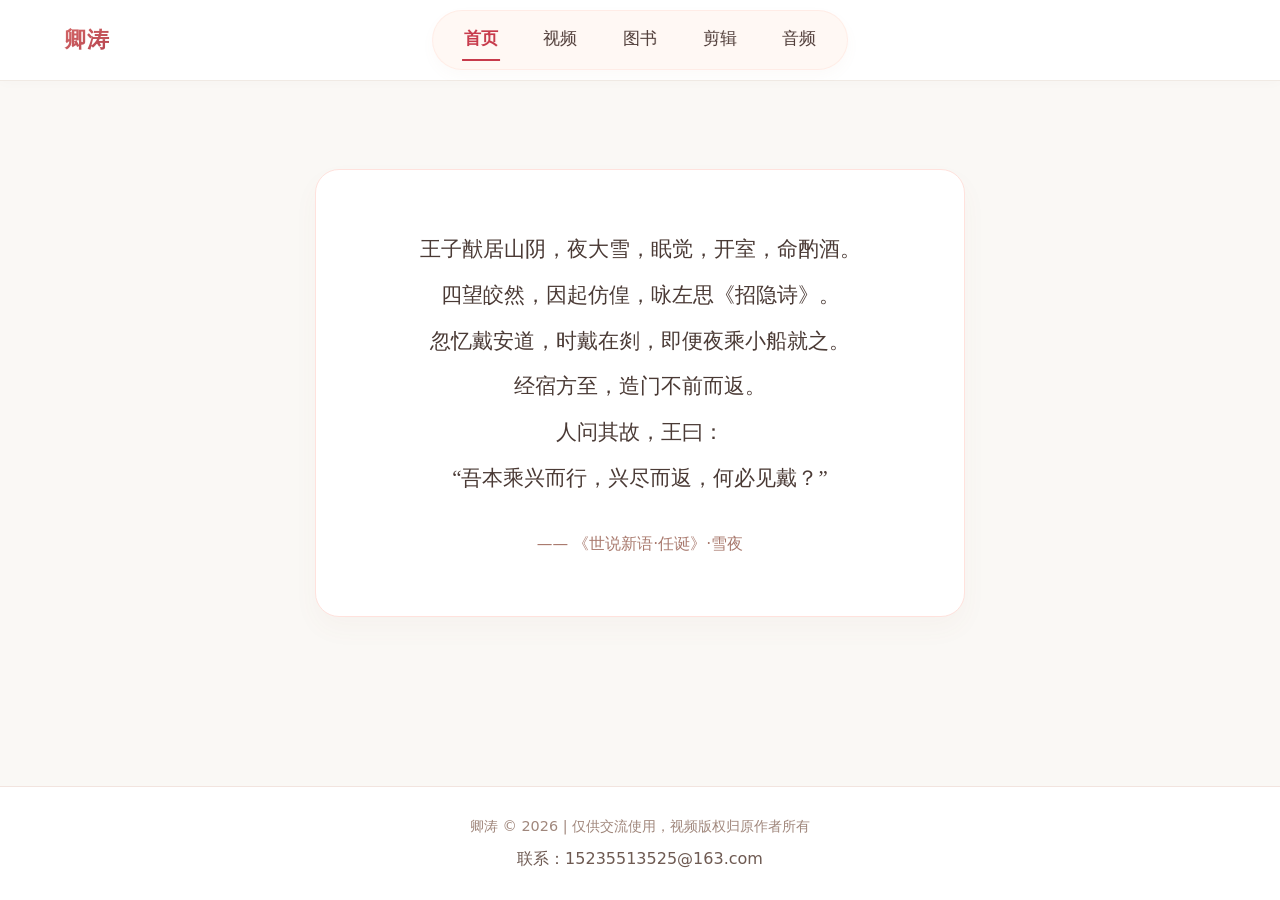
==== commit 330c0b26: "Add files via upload" ====
--- a/index.html
+++ b/index.html
@@ -1,1255 +1,83 @@
 <!DOCTYPE html>
-<html lang="zh-CN">
+<html lang="en">
 <head>
     <meta charset="UTF-8">
-    <meta name="viewport" content="width=1200, initial-scale=1.0">
-    <title>卿涛时间轴</title>
-    <link rel="stylesheet" href="https://cdnjs.cloudflare.com/ajax/libs/font-awesome/6.4.0/css/all.min.css">
+    <meta name="viewport" content="width=device-width, initial-scale=1.0">
+    <title>首页</title>
+    <!-- 引入外部 CSS 和 JavaScript (HTML、CSS、JS 完全分离) -->
+    <link rel="stylesheet" href="style.css">
+    <script defer src="script.js"></script>
+
     <style>
-    * {
-        margin: 0;
-        padding: 0;
-        box-sizing: border-box;
-        font-family: 'Segoe UI', Tahoma, Geneva, Verdana, sans-serif;
-    }
+    /* 仅首页卡片在手机上的优化 */
+        @media screen and (max-width: 600px) {
+            body#page-home .card {
+                width: 90%;
+                max-width: 380px;
+                padding: 35px 20px;
+            }
+            body#page-home .card br {
+                display: none;  /* 让br失效 */
+            }
+            body#page-home .card div[style*="font-family"] {
+                font-size: 1.15rem !important;
+                line-height: 2.1 !important;
+                text-align: left;
+                white-space: normal;
+            }
+        }
+    </style>
 
-    body {
-        background-color: #fef7f9;
-        color: #333;
-        line-height: 1.6;
-        padding: 20px;
-        min-width: 1000px;
-    }
+</head>
+<body id="page-home">
+    <!-- 统一头部：左侧图标 + 导航居中 -->
+    <header class="site-header">
+        <div class="container header-inner">
+            <div class="logo-icon">
+                <!-- <span class="icon">🧡</span> -->
+                <span class="logo-text">卿涛</span>
+            </div>
+            <nav class="main-nav">
+                <a href="index.html" class="nav-link" data-page="home">首页</a>
+                <a href="video.html" class="nav-link" data-page="video">视频</a>
+                <a href="book.html" class="nav-link" data-page="book">图书</a>
+                <a href="edit.html" class="nav-link" data-page="edit">剪辑</a>          
+                <a href="audio.html" class="nav-link" data-page="audio">音频</a>
+            </nav>
+            <div class="header-right" aria-hidden="true"></div>
+        </div>
+    </header>
 
-    .container {
-        max-width: 1400px;
-        margin: 0 auto;
-        padding: 20px;
-    }
-
-    header {
-        text-align: center;
-        margin-bottom: 40px;
-        padding: 25px;
-        background: linear-gradient(135deg, #ff9bc9 0%, #6ecbf5 100%);
-        border-radius: 15px;
-        box-shadow: 0 5px 20px rgba(0, 0, 0, 0.1);
-        color: white;
-        position: relative;
-        overflow: hidden;
-        position: relative;
-        z-index: 1000;
-    }
-
-    header h1 {
-        font-size: 2.5rem;
-        margin-bottom: 10px;
-        text-shadow: 1px 1px 3px rgba(0, 0, 0, 0.2);
-    }
-
-    header p {
-        font-size: 1.1rem;
-        max-width: 700px;
-        margin: 0 auto;
-        opacity: 0.95;
-    }
-
-    .heart-icon {
-        color: #ff4081;
-        margin: 0 10px;
-        animation: heartbeat 1.5s infinite;
-    }
-
-    @keyframes heartbeat {
-        0% { transform: scale(1); }
-        5% { transform: scale(1.1); }
-        10% { transform: scale(1); }
-        15% { transform: scale(1.1); }
-        20% { transform: scale(1); }
-        100% { transform: scale(1); }
-    }
-
-    /* 固定布局时间轴容器 */
-    .timeline-container {
-        width: 100%;
-        overflow-x: auto;
-        padding: 20px 0;
-        background-color: #fff;
-        border-radius: 15px;
-        box-shadow: 0 5px 20px rgba(0, 0, 0, 0.08);
-        min-width: 1200px;
-    }
-
-    .timeline-fixed {
-        max-width: 1200px;
-        margin: 0 auto;
-        display: flex;
-        position: relative;
-        min-height: 500px;
-    }
-
-    /* 视频内容区 */
-    .timeline-content {
-        flex: 1;
-        padding: 30px 0 30px 50px;
-        min-width: 0;
-    }
-
-    /* 视频行 - 固定三列 */
-    .year-row {
-        display: grid;
-        grid-template-columns: repeat(3, 1fr);
-        gap: 30px;
-        margin-bottom: 50px;
-        position: relative;
-        padding-bottom: 20px;
-    }
-
-    .year-row::before {
-        content: attr(data-year);
-        position: absolute;
-        left: -180px;
-        top: 50%;
-        transform: translateY(-50%);
-        color: #6ecbf5;
-        font-size: 1.4rem;
-        font-weight: bold;
-        width: 150px;
-        text-align: right;
-        opacity: 0.7;
-    }
-
-    /* 视频卡片 */
-    .video-card {
-        background: white;
-        border-radius: 12px;
-        padding: 25px;
-        box-shadow: 0 5px 20px rgba(0, 0, 0, 0.08);
-        cursor: pointer;
-        transition: all 0.3s ease;
-        border-top: 5px solid #ff9bc9;
-        min-height: 140px;
-        display: flex;
-        flex-direction: column;
-        justify-content: center;
-        position: relative;
-        overflow: hidden;
-    }
-
-    .video-card:hover {
-        transform: translateY(-8px);
-        box-shadow: 0 15px 30px rgba(0, 0, 0, 0.15);
-        border-top-color: #ff4081;
-    }
-
-    .video-card::before {
-        content: '';
-        position: absolute;
-        top: 0;
-        left: 0;
-        right: 0;
-        height: 5px;
-        background: linear-gradient(to right, #ff9bc9, #6ecbf5);
-        opacity: 0;
-        transition: opacity 0.3s ease;
-    }
-
-    .video-card:hover::before {
-        opacity: 1;
-    }
-
-    .card-date {
-        font-size: 0.95rem;
-        color: #ff4081;
-        font-weight: 600;
-        margin-bottom: 12px;
-        display: flex;
-        align-items: center;
-        gap: 8px;
-    }
-
-    .card-date::before {
-        content: '📅';
-        font-size: 0.9em;
-    }
-
-    .card-title {
-        font-size: 1.2rem;
-        color: #333;
-        margin: 0;
-        line-height: 1.5;
-        font-weight: 500;
-    }
-
-    
-
-    /* 底部说明 */
-    footer {
-        text-align: center;
-        margin-top: 40px;
-        padding: 20px;
-        color: #666;
-        font-size: 0.95rem;
-        background: white;
-        border-radius: 10px;
-        box-shadow: 0 3px 10px rgba(0, 0, 0, 0.05);
-    }
-
-    footer p {
-        margin: 5px 0;
-    }
-
-    /* 移动端适配 - 保持固定布局 */
-    @media screen and (max-width: 1200px) {
-        body {
-            min-width: 900px;
-        }
+    <!-- 每个页面独立内容区，容器统一 -->
+    <main class="main-content container">
+        <div class="page-header">
+            <!-- <h1 class="page-title" style="font-size: 1.8rem; color: #9f7a70;">🏠 首页</h1> -->
+            <!-- <p class="page-desc">自留地，还在建设中……</p> -->
+        </div>
         
-        .timeline-container {
-            min-width: 900px;
-        }
-        
-        .timeline-fixed {
-            max-width: 900px;
-        }
-        
-        .year-row {
-            gap: 20px;
-        }
-        
-        .video-card {
-            padding: 20px;
-            min-height: 130px;
-        }
-    }
-
-    /* 强制固定布局 */
-    .timeline-container {
-        -webkit-overflow-scrolling: touch;
-        scrollbar-width: thin;
-    }
-
-    /* 卡片点击效果 */
-    .video-card:active {
-        transform: scale(0.97);
-    }
-
-    /* 页面整体样式优化 */
-    html {
-        scroll-behavior: smooth;
-    }
-
-    /* 分隔线样式 */
-    .year-row:not(:last-child)::after {
-        content: '';
-        position: absolute;
-        bottom: -25px;
-        left: 0;
-        right: 0;
-        height: 1px;
-        background: linear-gradient(to right, transparent, #6ecbf5, transparent);
-    }
-
-    /* 音乐控制按钮样式 */
-    .music-control {
-        position: fixed;
-        top: 30px;
-        right: 30px;
-        z-index: 9999;
-        display: flex;
-        gap: 10px;
-    }
-
-    .music-btn {
-        background: linear-gradient(135deg, #ff4081, #6ecbf5);
-        color: white;
-        border: none;
-        width: 50px;
-        height: 50px;
-        border-radius: 50%;
-        cursor: pointer;
-        font-size: 1.2rem;
-        display: flex;
-        align-items: center;
-        justify-content: center;
-        box-shadow: 0 4px 15px rgba(0, 0, 0, 0.2);
-        transition: all 0.3s ease;
-    }
-
-    .music-btn:hover {
-        transform: scale(1.1);
-        box-shadow: 0 6px 20px rgba(0, 0, 0, 0.3);
-    }
-
-    #music-toggle {
-        width: 120px;
-        border-radius: 25px;
-        gap: 8px;
-    }
-
-    #music-status {
-        font-size: 0.9rem;
-        font-weight: 500;
-    }
-
-    
-
-    /* ====== 移动端强制桌面布局 - 直接复制到CSS末尾 ====== */
-
-    /* 强制移动端显示桌面布局 */
-    @media screen and (max-width: 768px) {
-        body {
-            min-width: 1200px !important;
-            overflow-x: auto !important;
-            touch-action: auto;
-        }
-        
-        /* 视频容器样式 - 根据你的实际HTML结构调整类名 */
-        .videos-container, 
-        .timeline-container, 
-        .container > div:first-child {
-            min-width: 1200px !important;
-            transform-origin: top left;
-            margin: 0 auto;
-        }
-        
-        /* 确保内容不会被挤压 */
-        .year-section, 
-        .videos-grid,
-        .video-card,
-        .year-row {
-            min-width: 0;
-        }
-        
-        /* 音乐控制按钮在移动端调整位置 */
-        .music-control {
-            top: 80px !important; /* 上移避免被手机底部栏遮挡 */
-            right: 20px !important;
-            bottom: auto !important;
-            transform: scale(0.9);
-        }
-        
-        /* 保持三列布局 */
-        .videos-grid,
-        .year-row {
-            grid-template-columns: repeat(3, 1fr) !important;
-            gap: 20px !important;
-        }
-        
-        /* 卡片保持原始大小 */
-        .video-card {
-            min-height: 140px !important;
-            padding: 20px !important;
-        }
-        
-        /* 年份标题 */
-        .year-title,
-        .year-row::before {
-            font-size: 1.8rem !important;
-            padding: 0 20px;
-        }
-    }
-
-    /* 小屏幕手机进一步优化 */
-    @media screen and (max-width: 480px) {
-        body {
-            min-width: 1200px !important;
-            overflow-x: auto !important;
-        }
-        
-        .videos-container, 
-        .timeline-container,
-        .container {
-            padding: 15px !important;
-        }
-        
-        .music-control {
-            top: 15px !important;
-            right: 15px !important;
-            bottom: auto !important;
-            transform: scale(0.85);
-        }
-        
-        .music-btn {
-            width: 45px;
-            height: 45px;
-            font-size: 1rem;
-        }
-        
-        #music-toggle {
-            width: 110px;
-        }
-    }
-
-    /* 防止移动端浏览器的默认缩放干扰 */
-    @supports (-webkit-touch-callout: none) {
-        /* iOS Safari专用 */
-        body {
-            -webkit-text-size-adjust: 100%;
-            -webkit-user-select: none;
-            user-select: none;
-        }
-        
-        .videos-container,
-        .timeline-container {
-            -webkit-overflow-scrolling: touch;
-        }
-    }
-
-    /* 禁用移动端的长按菜单 */
-    .video-card {
-        -webkit-touch-callout: none;
-        -webkit-user-select: none;
-        user-select: none;
-    }
-
-    /* 确保音乐播放器在移动端正常工作 */
-    audio {
-        -webkit-appearance: none;
-    }
-
-    </style>
-</head>
-<body>
-    <div class="container">
-        <!-- 页面头部 -->
-        <header>
-            <h2> 更多美好等待记录... </h2>
-            <p>这是一个记录卿涛同台的时间轴，点击卡片可以跳转到对应的视频页面。</p>
-            <p>如未跳转，即只有图片or文字记录</p>
-        </header>
-        
-        <div class="timeline-container">
-            <div class="timeline-fixed">
-                                
-                <!-- 视频内容区 -->
-                <div class="timeline-content">
-                    <!-- 2024年 -->
-                    <div class="year-row"  data-year="2024">
-                        <!-- 微博：2024-04-11  认识你真好 -->
-                        <div class="video-card" data-platform="weibo" data-weibo-id="5175088278863906">
-                            <div>2024-04-11</div>
-                            <h3 class="card-title">认识你真好</h3>
-                        </div>
-                        
-                    </div>
-
-                    <!-- 2016年 -->
-                    <div class="year-row" data-year="2016">
-
-                        <!-- 文字图片：2016-12-03  文联十代、作协九代联欢晚会 -->
-                        <div class="video-card">
-                            <div>2016-12-03</div>
-                            <h3 class="card-title">文联十代、作协九代联欢晚会</h3>
-                        </div>
-
-                        <!-- 文字图片：2016-11-30  文联十代、作协九代开幕 -->
-                        <div class="video-card">
-                            <div>2016-11-30</div>
-                            <h3 class="card-title">文联十代、作协九代开幕</h3>
-                        </div>
-
-                        <!-- 文字图片：2016-11-04  中国宋庆龄基金会第七届理事会第一次会议 -->
-                         <div class="video-card">
-                            <div>2016-11-04</div>
-                            <h3 class="card-title">中国宋庆龄基金会第七届理事会第一次会议</h3>
-                        </div>
-
-                        <!-- B站：2016-06-18  伟大的旗帜 -->                                                
-                        <div class="video-card" data-platform="bilibili" data-bvid="BV1fW4y1Q7n6">
-                            <div>2016-06-18</div>
-                            <h3 class="card-title">伟大的旗帜</h3>
-                        </div>
-
-                        <!-- B站：2016-05-26  嘉兴的雨 -->
-                        <div class="video-card" data-platform="bilibili" data-bvid="BV1os411v7JR">
-                            <div>2016-05-26</div>
-                            <h3 class="card-title">嘉兴的雨</h3>
-                        </div>
-
-                        <!-- B站：2016-02-21  元宵 -->
-                        <div class="video-card" data-platform="bilibili" data-bvid="BV1ps411y731">
-                            <div>2016-02-21</div>
-                            <h3 class="card-title">元宵</h3>
-                            <p>周涛--2005-2011，2016同台</p>
-                        </div>
-
-                        <!-- B站：2016-02-21  元宵 -->
-                        <div class="video-card" data-platform="bilibili" data-bvid="BV1Yx411d7K4">
-                            <div>2016-02-21</div>
-                            <h3 class="card-title">元宵</h3>
-                            <p>董卿--2005-2011，2016同台</p>
-                        </div>
-
-                        <!-- B站：2016-02-07  春晚 -->
-                        <div class="video-card" data-platform="bilibili" data-bvid="BV1cE411a7TQ">
-                            <div>2016-02-07</div>
-                            <h3 class="card-title">春晚</h3>
-                            <p>周涛--2005-2011，2016同台</p>
-                            <p>暂无cut合集</p>
-                        </div>
-
-                        <!-- B站：2016-02-07  春晚 -->
-                        <div class="video-card" data-platform="bilibili" data-bvid="BV1Ht4y1S7no">
-                            <div>2016-02-07</div>
-                            <h3 class="card-title">春晚</h3>
-                            <p>董卿--2005-2011，2016同台</p>
-                        </div>
-
-                        <!-- B站：2016-01-18  东西南北贺新春 -->
-                        <div class="video-card" data-platform="bilibili" data-bvid="BV1ts411q7X2">
-                            <div>2016-01-18</div>
-                            <h3 class="card-title">东西南北贺新春</h3>
-                            <p>周涛</p>
-                        </div>
-
-                        <!-- B站：2016-01-18  东西南北贺新春 -->
-                        <div class="video-card" data-platform="bilibili" data-bvid="BV1ps411q7k4">
-                            <div>2016-01-18</div>
-                            <h3 class="card-title">东西南北贺新春</h3>
-                            <p>董卿</p>
-                        </div>
-
-                        <!-- B站：2016-01-16  百花迎春 -->
-                        <div class="video-card" data-platform="bilibili" data-bvid="BV1Ms41117Hk">
-                            <div>2016-01-16</div>
-                            <h3 class="card-title">百花迎春</h3>
-                            <p>周涛--2016、2013、2012、2010、2009、2007同台</p>
-                        </div>
-
-                        <!-- B站：2016-01-16  百花迎春 -->
-                        <div class="video-card" data-platform="bilibili" data-bvid="BV1xs411q7Si">
-                            <div>2016-01-16</div>
-                            <h3 class="card-title">百花迎春</h3>
-                            <p>董卿--2016、2013、2012、2010、2009、2007同台</p>
-                            <p>暂无cut合集</p>
-                        </div>                              
-                        
-                    </div>
-
-                    <!-- 2015年 -->
-                    <div class="year-row" data-year="2015">                        
-
-                        <!-- B站：2015-11-29  共筑中国梦 -->
-                        <div class="video-card" data-platform="bilibili" data-bvid="BV1ts411q7Un">
-                            <div>2015-11-29</div>
-                            <h3 class="card-title">共筑中国梦</h3>
-                            <p>周涛</p>
-                        </div>
-
-                        <!-- B站：2015-11-29  共筑中国梦 -->
-                        <div class="video-card" data-platform="bilibili" data-bvid="BV1ts411q7Un">
-                            <div>2015-11-29</div>
-                            <h3 class="card-title">共筑中国梦</h3>
-                            <p>董卿</p>
-                        </div>
-
-                    </div>
-
-                    <!-- 2014年 -->
-                    <div class="year-row" data-year="2014">                        
-
-                        <!-- B站：2014-01-29  东西南北贺新春 -->
-                        <div class="video-card" data-platform="bilibili" data-bvid="BV1Vs411q7yi">
-                            <div>2014-01-29</div>
-                            <h3 class="card-title">东西南北贺新春</h3>
-                            <p>周涛</p>
-                        </div>
-
-                        <!-- B站：2014-01-29  东西南北贺新春 -->
-                        <div class="video-card" data-platform="bilibili" data-bvid="BV1Es411q7ZD">
-                            <div>2014-01-29</div>
-                            <h3 class="card-title">东西南北贺新春</h3>
-                            <p>董卿</p>
-                        </div>
-
-                    </div>
-
-                    <!-- 2013年 -->
-                    <div class="year-row" data-year="2013">                        
-
-                        <!-- B站：2013-12-31  启航2014 -->
-                        <div class="video-card" data-platform="bilibili" data-bvid="BV1Es411v7tb">
-                            <div>2013-12-31</div>
-                            <h3 class="card-title">启航2014</h3>
-                        </div>
-
-                        <!-- B站：2013-12-14  直通春晚 -->
-                        <div class="video-card" data-platform="bilibili" data-bvid="BV1ss41197uk">
-                            <div>2013-12-14</div>
-                            <h3 class="card-title">直通春晚</h3>
-                        </div>
-
-                        <!-- 文字图片：2013-11-18  中央电视台2014黄金资源广告招标会 -->
-                        <div class="video-card">
-                            <div>2013-11-18</div>
-                            <h3 class="card-title">中央电视台2014黄金资源广告招标会</h3>
-                        </div>
-
-                        <!-- 文字图片：2013-09-10  雷锋小学教师节 -->
-                        <div class="video-card">
-                            <div>2013-09-10</div>
-                            <h3 class="card-title">雷锋小学教师节</h3>
-                        </div>
-
-                        <!-- B站：2013-04-26  中国梦，劳动美 -->
-                        <div class="video-card" data-platform="bilibili" data-bvid="BV1fs411e7AJ">
-                            <div>2013-04-26</div>
-                            <h3 class="card-title">中国梦，劳动美</h3>
-                            <p>周涛</p>
-                            <p>董卿  暂无cut</p>
-                        </div>
-
-                        <!-- B站：2013-04-21  《给你我的爱》 -->
-                         <div class="video-card" data-platform="bilibili" data-bvid="BV1wp4y1i7Kq">
-                            <div>2013-04-21</div>
-                            <h3 class="card-title">《给你我的爱》</h3>
-                        </div>
-
-                        <!-- B站：2013-02-11  万家灯火平安夜 -->
-                        <div class="video-card" data-platform="bilibili" data-bvid="BV1Xs41147jw">
-                            <div>2013-02-11</div>
-                            <h3 class="card-title">万家灯火平安夜</h3>
-                            <p>周涛</p>
-                            <p>董卿  暂无cut</p>
-                        </div>
-
-                        <!-- B站：2013-01-22  《生活就是舞台》 -->
-                        <div class="video-card" data-platform="bilibili" data-bvid="BV1bs411y7DK">
-                            <div>2013-01-22</div>
-                            <h3 class="card-title">《生活就是舞台》</h3>
-                        </div>
-
-                        <!-- B站：2013-01-20  金话筒奖 -->
-                        <div class="video-card" data-platform="bilibili" data-bvid="BV1Ws411v7Jy">
-                            <div>2013-01-20</div>
-                            <h3 class="card-title">金话筒奖</h3>
-                            <p>周涛</p>
-                        </div>
-
-                        <!-- B站：2013-01-20  金话筒奖 -->
-                        <div class="video-card" data-platform="bilibili" data-bvid="BV1ms411y74C">
-                            <div>2013-01-20</div>
-                            <h3 class="card-title">金话筒奖</h3>
-                            <p>董卿</p>
-                        </div>                 
-
-                    </div>
-
-                    <!-- 2012年 -->
-                    <div class="year-row" data-year="2012">                        
-
-                        <!-- B站：2012-10-20  领航中国 -->
-                        <div class="video-card" data-platform="bilibili" data-bvid="BV1Qs411v7qD">
-                            <div>2012-10-20</div>
-                            <h3 class="card-title">领航中国</h3>
-                            <p>周涛</p>
-                        </div>
-
-                        <!-- B站：2012-10-20  领航中国 -->
-                        <div class="video-card" data-platform="bilibili" data-bvid="BV1cA411N7vU">
-                            <div>2012-10-20</div>
-                            <h3 class="card-title">领航中国</h3>
-                            <p>董卿</p>
-                        </div>
-
-                        <!-- B站：2012-09-24  为祖国放歌“五个一工程” -->
-                        <div class="video-card" data-platform="bilibili" data-bvid="BV13s41117zg">
-                            <div>2012-09-24</div>
-                            <h3 class="card-title">为祖国放歌“五个一工程”</h3>
-                        </div>
-
-                        <!-- B站：2012-07-05  北京祝福你 -->
-                        <div class="video-card" data-platform="bilibili" data-bvid="BV1bs411y7ob">
-                            <div>2012-07-05</div>
-                            <h3 class="card-title">北京祝福你</h3>
-                        </div>
-
-                        <!-- B站：2012-06-30  香港回归15周年 -->
-                        <div class="video-card" data-platform="bilibili" data-bvid="BV16s411Q7xo">
-                            <div>2012-06-30</div>
-                            <h3 class="card-title">香港回归15周年</h3>
-                        </div>
-
-                        <!-- B站：2012-05-23  为人民放歌 -->
-                        <div class="video-card" data-platform="bilibili" data-bvid="BV1Hs41117vK">
-                            <div>2012-05-23</div>
-                            <h3 class="card-title">为人民放歌</h3>
-                            <p>周涛</p>
-                        </div>
-
-                        <!-- B站：2012-05-23  为人民放歌 -->
-                        <div class="video-card" data-platform="bilibili" data-bvid="BV1ms411y7y2">
-                            <div>2012-05-23</div>
-                            <h3 class="card-title">为人民放歌</h3>
-                            <p>董卿</p>
-                        </div>
-
-                        <!-- B站：2012-04-08  22届星光奖颁奖晚会 -->
-                        <div class="video-card" data-platform="bilibili" data-bvid="BV1DozhYkEcz">
-                            <div>2012-04-08</div>
-                            <h3 class="card-title">22届星光奖颁奖晚会</h3>
-                        </div>
-
-
-
-
-
-
-
-                    </div>
-
-                    <!-- 2011年 -->
-                    <div class="year-row" data-year="2011">  
-
-                        <!-- B站：2011-12-31  启航2012 -->
-                        <div class="video-card" data-platform="bilibili" data-bvid="BV1Ks411v7UL">
-                            <div>2011-12-31</div>
-                            <h3 class="card-title">启航2012</h3>
-                        </div>
-
-                        <!-- 文字图片：2011-11-25  文联九代、作协八代 -->
-                        <div class="video-card">
-                            <div>2011-11-25</div>
-                            <h3 class="card-title">文联九代、作协八代</h3>
-                        </div>
-
-                        <!-- B站：20111010-20111013  第六届CCTV电视节目主持人大赛 -->
-                        <div class="video-card" data-platform="bilibili" data-bvid="BV1zs41167KP">
-                            <div>20111010-20111013</div>
-                            <h3 class="card-title">第六届CCTV电视节目主持人大赛</h3>
-                        </div>
-
-                        <!-- B站：2011-09-12  万家邀明月 -->
-                        <div class="video-card" data-platform="bilibili" data-bvid="BV1Xs41167xo">
-                            <div>2011-09-12</div>
-                            <h3 class="card-title">万家邀明月</h3>
-                        </div>
-
-                        <!-- B站：2011-07-12  心连心 河北涉县 -->
-                        <div class="video-card" data-platform="bilibili" data-bvid="BV12QE5zUEah">
-                            <div>2011-07-12</div>
-                            <h3 class="card-title">心连心 河北涉县</h3>
-                        </div>
-
-                        <!-- B站：20110627-20110706  放歌九十年   -->
-                        <div class="video-card" data-platform="bilibili" data-bvid="BV1Es411W7aC">
-                            <div>20110627-20110706</div>
-                            <h3 class="card-title">放歌九十年</h3>
-                            <p>周涛</p>
-                        </div>
-
-                        <!-- B站：20110627-20110706  放歌九十年   -->
-                        <div class="video-card" data-platform="bilibili" data-bvid="BV1yb411i7YE">
-                            <div>20110627-20110706</div>
-                            <h3 class="card-title">放歌九十年</h3>
-                            <p>董卿  无cut合集</p>
-                        </div>
-
-                        <!-- B站：2011-05-12  中国奇迹 -->
-                        <div class="video-card" data-platform="bilibili" data-bvid="BV1fs411y7Mg">
-                            <div>2011-05-12</div>
-                            <h3 class="card-title">中国奇迹</h3>
-                            <p>周涛</p>
-                            <p>董卿  无cut合集</p>
-                        </div>
-
-                        <!-- B站：2011-05-01  劳动颂歌 -->
-                        <div class="video-card" data-platform="bilibili" data-bvid="BV1mT4y1r7LF">
-                            <div>2011-05-01</div>
-                            <h3 class="card-title">劳动颂歌</h3>                            
-                        </div>
-
-                        <!-- B站：2011  元宵幕后 -->
-                        <div class="video-card" data-platform="bilibili" data-bvid="BV187411N7QU">
-                            <div>2011</div>
-                            <h3 class="card-title">元宵幕后</h3>                            
-                        </div>                   
-
-                    </div>
-
-                    <!-- 2010年 -->
-                    <div class="year-row" data-year="2010">                          
-
-                        <!-- 文字图片：2010-11-12  广州亚运会开幕式  -->
-                        <div class="video-card">
-                            <div>2010-11-12</div>
-                            <h3 class="card-title">广州亚运会开幕式</h3>
-                            <p>主播场外解说，主任场内主持司仪</p>
-                        </div>
-
-                        <!-- B站：2010-08-21  心连心 深圳特区 -->
-                        <div class="video-card" data-platform="bilibili" data-bvid="BV16s41167GR">
-                            <div>2010-08-21</div>
-                            <h3 class="card-title">心连心 深圳特区</h3>
-                            <p>周涛  有cut，没翻到</p> 
-                            <p>董卿</p> 
-                        </div>                        
-
-                        <!-- B站：2010-06-06  心连心 湖北黄冈 -->
-                        <div class="video-card" data-platform="bilibili" data-bvid="BV1BJ4m1V7bj">
-                            <div>2010-06-06</div>
-                            <h3 class="card-title">心连心 湖北黄冈</h3>
-                            <p>周涛</p>
-                        </div>
-
-                        <!-- B站：2010-06-06  心连心 湖北黄冈 -->
-                        <div class="video-card" data-platform="bilibili" data-bvid="BV16s41167GR">
-                            <div>2010-06-06</div>
-                            <h3 class="card-title">心连心 湖北黄冈</h3>
-                            <p>董卿</p>
-                        </div>
-
-                        <!-- B站：2010-05-21  欢声笑语 -->
-                        <div class="video-card" data-platform="bilibili" data-bvid="BV1fs411X7f6">
-                            <div>2010-05-21</div>
-                            <h3 class="card-title">欢声笑语</h3>
-                        </div>
-
-                        <!-- B站：2010-04-20  情系玉树 大爱无疆 -->
-                        <div class="video-card" data-platform="bilibili" data-bvid="BV1fs411y7Mg">
-                            <div>2010-04-20</div>
-                            <h3 class="card-title">情系玉树 大爱无疆</h3>
-                            <p>周涛</p>                            
-                        </div>
-
-                        <!-- B站：2010-04-20  情系玉树 大爱无疆 -->
-                        <div class="video-card" data-platform="bilibili" data-bvid="BV1S14y1K7y7">
-                            <div>2010-04-20</div>
-                            <h3 class="card-title">情系玉树 大爱无疆</h3>
-                            <p>董卿</p>                            
-                        </div>
-
-                        <!-- 文字图文：2010-04-11  青歌赛启动仪式 -->
-                        <div class="video-card">
-                            <div>2010-04-11</div>
-                            <h3 class="card-title">青歌赛启动仪式</h3>
-                            <p>记得有cut，没翻到</p>
-                        </div>                  
-
-                    </div>
-
-                    <!-- 2009年 -->
-                    <div class="year-row" data-year="2009">                       
-                       
-                        <!-- B站：2009-10-03  为祖国喝彩 -->
-                        <div class="video-card" data-platform="bilibili" data-bvid="BV1Ns411s71G">
-                            <div>2009-10-03</div>
-                            <h3 class="card-title">为祖国喝彩</h3>
-                            <p>周涛</p> 
-                        </div>
-                        
-                        <!-- B站：2009-10-03  为祖国喝彩 -->
-                        <div class="video-card" data-platform="bilibili" data-bvid="BV1dPq8YGE14">
-                            <div>2009-10-03</div>
-                            <h3 class="card-title">为祖国喝彩</h3>
-                            <p>董卿  cut不全</p>
-                        </div>    
-
-                        <!-- B站：2009-09-29  祖国万岁 -->
-                        <div class="video-card" data-platform="bilibili" data-bvid="BV1rs41167Rt">
-                            <div>2009-09-29</div>
-                            <h3 class="card-title">祖国万岁</h3>
-                        </div>
-
-                        <!-- B站：2009-09-22  时代领跑者 -->
-                        <div class="video-card" data-platform="bilibili" data-bvid="BV1UZtyzbE4c">
-                            <div>2009-09-22</div>
-                            <h3 class="card-title">时代领跑者</h3>
-                        </div>
-
-                        <!-- B站：2009-09-20  我们共同走过 -->
-                        <div class="video-card" data-platform="bilibili" data-bvid="BV1cs411t7gL">
-                            <div>2009-09-20</div>
-                            <h3 class="card-title">我们共同走过</h3>
-                            <p>周涛</p>
-                            <p>董卿  未查询到cut</p>
-                        </div>
-
-                        <!-- B站：2009-09-04  爱国歌曲大家唱 -->
-                        <div class="video-card" data-platform="bilibili" data-bvid="BV19s411r7gY">
-                            <div>2009-09-04</div>
-                            <h3 class="card-title">爱国歌曲大家唱</h3>                      
-                        </div>
-
-                        <!-- B站：2009-07-17  百花赋 庆祝中国文联成立60周年文艺晚会 -->
-                        <div class="video-card" data-platform="bilibili" data-bvid="BV1Js411C7Vy">
-                            <div>2009-07-17</div>
-                            <h3 class="card-title">百花赋 庆祝中国文联成立60周年文艺晚会</h3>
-                            <p>周涛  未查询到cut</p>
-                            <p>董卿</p>                            
-                        </div>
-
-                        <!-- B站：2009-06-27  寻找成龙 -->
-                        <div class="video-card" data-platform="bilibili" data-bvid="BV1Xs4116747">
-                            <div>2009-06-27</div>
-                            <h3 class="card-title">寻找成龙</h3>
-                            <p>周涛</p>                           
-                        </div>
-                        
-                        <!-- B站：2009-06-27  寻找成龙 -->
-                        <div class="video-card" data-platform="bilibili" data-bvid="BV1ns411t7Zn">
-                            <div>2009-06-27</div>
-                            <h3 class="card-title">寻找成龙</h3>
-                            <p>董卿</p>                            
-                        </div>
-                        
-                        <!-- 文字图片：2009-06-11  罗京 -->
-                        <div class="video-card">
-                            <div>2009-06-11</div>
-                            <h3 class="card-title">自行搜索，勿多言</h3>
-                            <p>关键词：20090611；罗京；央视</p>
-                        </div>
-
-                        <!-- B站：2009-05-10  心连心 汶川慰问 -->
-                        <div class="video-card" data-platform="bilibili" data-bvid="BV1CvGbzNE9B">
-                            <div>2009-05-10</div>
-                            <h3 class="card-title">心连心 汶川慰问</h3>                          
-                        </div>
-
-                        <!-- B站：2009  春节歌舞晚会 -->
-                        <div class="video-card" data-platform="bilibili" data-bvid="BV1u4xLz3EYu">
-                            <div>2009</div>
-                            <h3 class="card-title">春节歌舞晚会</h3>                          
-                        </div>                        
-
-                    </div>
-
-                    <!-- 2008年 -->
-                    <div class="year-row" data-year="2008">                     
-                        
-                        <!-- B站：2008-08-08  北京奥运会开幕式 -->
-                        <div class="video-card" data-platform="bilibili" data-bvid="BV1St4y1c75f">
-                            <div>2008-08-08</div>
-                            <h3 class="card-title">北京奥运会开幕式</h3>
-                            <p>周涛开幕前采访</p>                          
-                        </div>
-
-                        <!-- B站：2008-08-08  北京奥运会开幕式 -->
-                        <div class="video-card" data-platform="bilibili" data-bvid="BV1u64y1x7NJ">
-                            <div>2008-08-08</div>
-                            <h3 class="card-title">北京奥运会开幕式</h3>
-                            <p>董卿热场</p>                          
-                        </div>
-
-                        <!-- B站：2008-08-08  北京奥运会开幕式 -->
-                        <div class="video-card" data-platform="bilibili" data-bvid="BV1XX4y1c7W5">
-                            <div>2008-08-08</div>
-                            <h3 class="card-title">北京奥运会开幕式</h3>
-                            <p>周涛解说</p>                          
-                        </div>
-
-                        <!-- B站：2008-08-24  北京奥运会闭幕式 -->
-                        <div class="video-card">
-                            <div>2008-08-24</div>
-                            <h3 class="card-title">北京奥运会闭幕式</h3>
-                            <p>无高清cut</p> 
-                        </div>
-
-                        <!-- B站：2008-05-21  《我们手挽手》 -->
-                        <div class="video-card" data-platform="bilibili" data-bvid="BV1xH4y1D7sa">
-                            <div>2008-05-21</div>
-                            <h3 class="card-title">《我们手挽手》</h3>                     
-                        </div>
-
-                        <!-- B站：2008-05-18  爱的奉献 -->
-                        <div class="video-card" data-platform="bilibili" data-bvid="BV1fs411y7Mg">
-                            <div>2008-05-18</div>
-                            <h3 class="card-title">爱的奉献</h3>
-                            <p>周涛</p>                     
-                        </div>
-
-                        <!-- B站：2008-05-18  爱的奉献 -->
-                        <div class="video-card" data-platform="bilibili" data-bvid="BV1Ls41117nH">
-                            <div>2008-05-18</div>
-                            <h3 class="card-title">爱的奉献</h3>
-                            <p>董卿</p>                     
-                        </div>
-
-                        <!-- B站：2008-05-18  爱的奉献幕后 -->
-                        <div class="video-card" data-platform="bilibili" data-bvid="BV1QodVYqE3S">
-                            <div>2008-05-18</div>
-                            <h3 class="card-title">爱的奉献幕后</h3>                   
-                        </div>
-
-                    </div>
-
-                    <!-- 2007年 -->
-                    <div class="year-row" data-year="2007">                     
-                        
-                        <!-- B站：2007-12-14  第三届中国三亚国际电影广告艺术节颁奖晚会 -->
-                        <div class="video-card" data-platform="bilibili" data-bvid="BV1m8hxz2EfL">
-                            <div>2007-12-14</div>
-                            <h3 class="card-title">第三届中国三亚国际电影广告艺术节颁奖晚会</h3>                         
-                        </div>
-
-                        <!-- B站：2007-07-25  欢乐中国行 魅力宁国 -->
-                        <div class="video-card" data-platform="bilibili" data-bvid="BV1ps411x7fE">
-                            <div>2007-07-25</div>
-                            <h3 class="card-title">欢乐中国行 魅力宁国</h3>
-                            <p>后续更换视频链接</p>                        
-                        </div>
-
-                        <!-- B站：2007-05-01  迎奥运讲文明树新风公益广告之帮助篇 -->
-                        <div class="video-card" data-platform="bilibili" data-bvid="BV1Qt411L7PJ">
-                            <div>2007-05-01</div>
-                            <h3 class="card-title">迎奥运讲文明树新风公益广告之帮助篇</h3>                   
-                        </div>
-
-                        <!-- B站：2007-04  欢乐中国行 外国人才艺展演 -->
-                        <div class="video-card" data-platform="bilibili" data-bvid="BV1SC4y1s7js">
-                            <div>2007-04</div>
-                            <h3 class="card-title">欢乐中国行 外国人才艺展演</h3>                     
-                        </div>
-                        
-                    </div>
-
-                    <!-- 2006年 -->
-                    <div class="year-row" data-year="2006">                     
-                        
-                        <!-- B站：2006-11-08  首届中国电视观众节 激情飞扬 美丽相约 -->
-                        <div class="video-card" data-platform="bilibili" data-bvid="BV1abpyzDEAU">
-                            <div>2006-11-08</div>
-                            <h3 class="card-title">首届中国电视观众节 激情飞扬 美丽相约</h3>
-                            <p>主任作为视频嘉宾出现</p>                         
-                        </div>
-
-                        <!-- B站：2006  挑战主持人 -->
-                        <div class="video-card" data-platform="bilibili" data-bvid="BV1As411X73z">
-                            <div>2006</div>
-                            <h3 class="card-title">挑战主持人</h3>
-                            <p>不同期节目，看视频简介</p>                        
-                        </div>
-
-                        <!-- 文字图片：2006-03-17  浙江广电集团“四大主持”业态高峰论坛 -->
-                        <div class="video-card">
-                            <div>2006-03-17</div>
-                            <h3 class="card-title">浙江广电集团“四大主持”业态高峰论坛</h3>
-                            <p>昨日，浙江广电集团在杭州召开了“‘四大主持’业态高峰论坛”，
-                                特别邀请了央视“四大名嘴”——白岩松、董倩、董卿、周涛及国内播音主持理论研究专家</p>
-                        </div>
-
-                        <!-- B站：2006  春晚幕后采访 -->
-                        <div class="video-card" data-platform="bilibili" data-bvid="BV13g4y1o7bf">
-                            <div>2006</div>
-                            <h3 class="card-title">春晚幕后采访</h3>                   
-                        </div>
-                                               
-                    </div>
-
-                    <!-- 2005年 -->
-                    <div class="year-row" data-year="2005">                     
-                        
-                        <!-- B站：20050615-20050621  第三届CCTV舞蹈大赛 -->
-                        <div class="video-card" data-platform="bilibili" data-bvid="BV1Xs2SBGEH2">
-                            <div>20050615-20050621</div>
-                            <h3 class="card-title">第三届CCTV舞蹈大赛</h3>                   
-                        </div>
-
-                        <!-- 微博：2005-02-08  春节歌舞晚会 -->
-                        <div class="video-card" data-platform="weibo" data-weibo-id="4500068066066443">
-                            <div>2005-02-08</div>
-                            <h3 class="card-title">春节歌舞晚会</h3>
-                        </div>
-
-                        <!-- B站：2005-01-13  新年新诗会 -->
-                        <div class="video-card" data-platform="bilibili" data-bvid="BV1As411X73z">
-                            <div>2005-01-13</div>
-                            <h3 class="card-title">新年新诗会</h3>
-                            <p>非同台</p>                       
-                        </div>                        
-                                               
-                    </div>
-
-                    <!-- 2004年 -->
-                    <div class="year-row" data-year="2004">                     
-                        
-                        <!-- B站：2004  心连心 新疆兵团 -->
-                        <div class="video-card" data-platform="bilibili" data-bvid="BV15qHAz3EfR">
-                            <div>2004</div>
-                            <h3 class="card-title">心连心 新疆兵团</h3>
-                            <p>不同分会场录制</p>                   
-                        </div>                                     
-                                               
-                    </div>
-
-                    <!-- 未知 -->
-                    <div class="year-row" data-year="未知">                     
-                        
-                        <!-- B站：《带着月光上路》 -->
-                        <div class="video-card" data-platform="bilibili" data-bvid="BV1Fs411B7NW">
-                            <div></div>
-                            <h3 class="card-title">《带着月光上路》</h3>                 
-                        </div>                                     
-                                               
-                    </div>
-                
+        <!-- 卡片区域：单独居中 -->
+        <div style="display: flex; justify-content: center; align-items: center; margin-top: 20px;">
+            <div class="card" style="max-width: 650px; width: 100%; text-align: center; padding: 40px;">
+                <div style="font-size: 1.3rem; line-height: 2.2; font-family: 'KaiTi', serif; color: #4a3a35; margin-top: 16px;">
+                    王子猷居山阴，夜大雪，眠觉，开室，命酌酒。<br>
+                    四望皎然，因起仿偟，咏左思《招隐诗》。<br>
+                    忽忆戴安道，时戴在剡，即便夜乘小船就之。<br>
+                    经宿方至，造门不前而返。<br>
+                    人问其故，王曰：<br>
+                    “吾本乘兴而行，兴尽而返，何必见戴？”
                 </div>
-                
+                <p style="margin-top: 30px; color: #a97a6e;">—— 《世说新语·任诞》·雪夜</p>
             </div>
         </div>
 
-        <!-- 页面页脚 -->
-        <footer>
-            <div class="container footer-content">               
-                <p>卿涛 &copy; 2026 | 记录值得珍藏的每一刻</p>
-                
-                <p>本页面仅供交流使用，视频版权归原作者所有</p>
-                
-                <div class="footer-links">
-                    <a href="#">联系站长：15235513525@163.com</a>
-                </div>
+    </main>
 
-            </div>
-                     
-        </footer>
-    </div>
-
-    <!-- 音乐播放 -->
-    <!-- 音频播放器（隐藏） -->
-    <audio id="bg-music" loop>
-        <source src="chunyiwan.mp3" type="audio/mpeg">
-        <source src="chunyiwan.ogg" type="audio/ogg">
-        您的浏览器不支持音频播放
-    </audio>
-
-    <!-- 音乐控制按钮（可选） -->
-    <div class="music-control">
-        <button id="music-toggle" class="music-btn">
-            <i class="fas fa-music"></i>
-            <span id="music-status">播放</span>
-        </button>
-        <button id="music-mute" class="music-btn">
-            <i class="fas fa-volume-up"></i>
-        </button>
-    </div>
-
-    <script>
-        // 卡片点击效果和跳转逻辑
-        document.querySelectorAll('.video-card').forEach(card => {
-            card.addEventListener('click', function() {
-                // 点击效果
-                this.style.transform = 'scale(0.98)';
-                setTimeout(() => {
-                    this.style.transform = '';
-                }, 200);
-                
-                // 获取平台和视频ID
-                const platform = this.getAttribute('data-platform');
-                const bvid = this.getAttribute('data-bvid');
-                const weiboId = this.getAttribute('data-weibo-id');
-                
-                // 根据平台跳转到对应视频
-                if (platform === 'bilibili' && bvid) {
-                    window.open(`https://www.bilibili.com/video/${bvid}`, '_blank');
-                } else if (platform === 'weibo' && weiboId) {
-                    window.open(`https://weibo.com/tv/show/1034:${weiboId}`, '_blank');
-                }
-            });
-        });
-
-        // DOM加载完成后执行
-        document.addEventListener('DOMContentLoaded', function() {
-            // ====== 背景音乐控制 ======
-            const bgMusic = document.getElementById('bg-music');
-            const musicToggle = document.getElementById('music-toggle');
-            const musicStatus = document.getElementById('music-status');
-            const musicMute = document.getElementById('music-mute');
-            const musicIcon = musicToggle.querySelector('i');
-            
-            // 自动播放（现代浏览器需要用户交互）
-            let autoplayAttempted = false;
-            
-            // 自动播放函数
-            function attemptAutoplay() {
-                if (!autoplayAttempted) {
-                    bgMusic.volume = 0.5; // 设置音量50%
-                    bgMusic.play().then(() => {
-                        musicStatus.textContent = '暂停';
-                        musicIcon.className = 'fas fa-pause';
-                        musicToggle.classList.add('playing');
-                    }).catch(error => {
-                        console.log('自动播放被阻止，需要用户交互');
-                        musicStatus.textContent = '播放';
-                        musicIcon.className = 'fas fa-play';
-                    });
-                    autoplayAttempted = true;
-                }
-            }
-            
-            // 首次尝试自动播放
-            attemptAutoplay();
-            
-            // 点击页面任意位置尝试自动播放
-            document.body.addEventListener('click', function() {
-                if (!autoplayAttempted) {
-                    attemptAutoplay();
-                }
-            });
-            
-            // 播放/暂停切换
-            musicToggle.addEventListener('click', function() {
-                if (bgMusic.paused) {
-                    bgMusic.play();
-                    musicStatus.textContent = '暂停';
-                    musicIcon.className = 'fas fa-pause';
-                    this.classList.add('playing');
-                } else {
-                    bgMusic.pause();
-                    musicStatus.textContent = '播放';
-                    musicIcon.className = 'fas fa-play';
-                    this.classList.remove('playing');
-                }
-            });
-            
-            // 静音切换
-            musicMute.addEventListener('click', function() {
-                bgMusic.muted = !bgMusic.muted;
-                const icon = this.querySelector('i');
-                if (bgMusic.muted) {
-                    icon.className = 'fas fa-volume-mute';
-                    this.classList.add('muted');
-                } else {
-                    icon.className = 'fas fa-volume-up';
-                    this.classList.remove('muted');
-                }
-            });
-            
-            // 音乐结束自动重新播放
-            bgMusic.addEventListener('ended', function() {
-                bgMusic.currentTime = 0;
-                bgMusic.play();
-            });
-            
-            // ====== 移动端优化代码（保留触摸反馈和音频优化） ======
-            // 确保音乐控制按钮在移动端可用
-            const musicButtons = document.querySelectorAll('.music-btn');
-            musicButtons.forEach(button => {
-                button.addEventListener('touchstart', function() {
-                    this.style.transform = 'scale(0.95)';
-                });
-                
-                button.addEventListener('touchend', function() {
-                    this.style.transform = '';
-                });
-            });
-            
-            // 解决移动端音频播放需要用户交互的问题
-            const playAudioOnInteraction = function() {
-                if (bgMusic && bgMusic.paused) {
-                    bgMusic.play().catch(e => console.log('音频播放需要用户交互'));
-                }
-                // 移除事件监听，避免重复触发
-                document.removeEventListener('touchstart', playAudioOnInteraction);
-                document.removeEventListener('click', playAudioOnInteraction);
-            };
-            
-            // 在用户首次触摸时尝试播放音频
-            document.addEventListener('touchstart', playAudioOnInteraction, { once: true });
-            document.addEventListener('click', playAudioOnInteraction, { once: true });
-        });
-        
-
-    </script>
+    <!-- 统一底部，所有页面一致 -->
+    <footer class="site-footer">
+        <div class="container footer-inner">
+            <p class="footer-meta">卿涛 © 2026 | 仅供交流使用，视频版权归原作者所有</p>
+            <p>联系：15235513525@163.com</p>
+        </div>
+    </footer>
 </body>
 </html>
--- a/style.css
+++ b/style.css
@@ -0,0 +1,347 @@
+/* style.css ———— 全局统一样式，所有分类页面共用 */
+/* 独立CSS文件，与HTML完全分离 */
+
+/* ========== 全局重置 & 粉丝向基调 ========== */
+* {
+    margin: 0;
+    padding: 0;
+    box-sizing: border-box;
+}
+
+body {
+    font-family: system-ui, -apple-system, 'Segoe UI', Roboto, 'Helvetica Neue', Arial, sans-serif;
+    background-color: #faf8f5;
+    color: #2e2e2e;
+    line-height: 1.6;
+    display: flex;
+    flex-direction: column;
+    min-height: 100vh;
+    animation: fadePage 0.2s ease;
+}
+
+@keyframes fadePage {
+    from { opacity: 0.7; }
+    to { opacity: 1; }
+}
+
+/* 统一容器：所有页面内容对齐 */
+.container {
+    max-width: 1200px;
+    margin: 0 auto;
+    padding: 0 24px;
+    width: 100%;
+}
+
+/* ========== 统一头部 & 导航 ========== */
+.site-header {
+    background: rgba(255, 255, 255, 0.96);
+    backdrop-filter: blur(8px);
+    border-bottom: 1px solid #f0eae4;
+    box-shadow: 0 2px 12px rgba(0,0,0,0.02);
+    padding: 6px 0;
+    position: sticky;
+    top: 0;
+    z-index: 100;
+}
+
+.header-inner {
+    display: flex;
+    align-items: center;
+    justify-content: space-between;
+    min-height: 68px;
+    position: relative;
+}
+
+/* ----- 左侧粉丝图标 (完全图标化) ----- */
+.logo-icon {
+    display: flex;
+    align-items: center;
+    gap: 8px;
+    flex-shrink: 0;
+    font-weight: 630;
+    font-size: 1.35rem;
+    color: #c73a4b;
+    letter-spacing: 0.8px;
+}
+
+.logo-icon .icon {
+    font-size: 2.2rem;
+    line-height: 1;
+    filter: drop-shadow(0 2px 6px rgba(210, 80, 80, 0.2));
+}
+
+.logo-text {
+    background: linear-gradient(145deg, #d66a6a, #b33f4b);
+    -webkit-background-clip: text;
+    background-clip: text;
+    color: transparent;
+}
+
+/* ----- 导航栏：绝对居中，圆角胶囊感 ----- */
+.main-nav {
+    position: absolute;
+    left: 50%;
+    transform: translateX(-50%);
+    display: flex;
+    align-items: center;
+    justify-content: center;
+    gap: 2.6rem;
+    background: rgba(255, 245, 240, 0.7);
+    backdrop-filter: blur(16px);
+    padding: 0.5rem 1.8rem;
+    border-radius: 50px;
+    border: 1px solid rgba(255, 220, 210, 0.4);
+    box-shadow: 0 6px 14px rgba(180, 120, 100, 0.04);
+}
+
+.main-nav a {
+    text-decoration: none;
+    color: #4d3a36;
+    font-weight: 550;
+    font-size: 1.08rem;
+    padding: 6px 2px;
+    border-bottom: 2px solid transparent;
+    transition: 0.2s;
+    white-space: nowrap;
+}
+
+.main-nav a:hover {
+    color: #c4424e;
+    border-bottom-color: #fba6a6;
+}
+
+/* 高亮当前页面 —— 由script.js动态添加active类，但保留静态备用 */
+.main-nav a.active {
+    color: #c73a4b;
+    border-bottom: 2px solid #c73a4b;
+    font-weight: 620;
+}
+
+/* 右侧占位，完全平衡左侧图标 */
+.header-right {
+    width: 58px;
+    visibility: hidden;
+}
+
+/* ========== 主体内容 ========== */
+.main-content {
+    flex: 1;
+    padding: 48px 0 60px;
+}
+
+/* 页面头部 (每个分类可不同) */
+.page-header {
+    margin-bottom: 40px;
+}
+
+.page-title {
+    font-size: 2.3rem;
+    font-weight: 750;
+    color: #2f2721;
+    display: flex;
+    align-items: center;
+    gap: 12px;
+    margin-bottom: 10px;
+    letter-spacing: -0.5px;
+}
+
+.page-desc {
+    font-size: 1.18rem;
+    color: #65544b;
+    border-left: 6px solid #ffbbb0;
+    padding-left: 22px;
+    background: linear-gradient(to right, #fdf6f2, #ffffff);
+    border-radius: 0 16px 16px 0;
+    line-height: 1.5;
+    margin-top: 8px;
+}
+
+/* ========== 粉丝向卡片网格 ========== */
+.card-grid {
+    display: grid;
+    grid-template-columns: repeat(auto-fill, minmax(260px, 1fr));
+    gap: 32px 26px;
+    margin-top: 24px;
+}
+
+.card {
+    background: white;
+    border-radius: 24px;
+    padding: 28px 16px 24px;
+    box-shadow: 0 12px 26px rgba(160, 100, 80, 0.04);
+    transition: all 0.18s;
+    border: 1px solid #ffe2dd;
+    text-align: center;
+    display: flex;
+    flex-direction: column;
+    align-items: center;
+}
+
+.card:hover {
+    transform: translateY(-6px);
+    box-shadow: 0 24px 36px rgba(200, 120, 100, 0.08);
+    border-color: #ffc2ba;
+    background: #fffcfb;
+}
+
+.card-icon {
+    font-size: 2.9rem;
+    margin-bottom: 12px;
+}
+
+.card h3 {
+    font-size: 1.55rem;
+    font-weight: 620;
+    color: #523e38;
+    margin-bottom: 12px;
+    border-bottom: 2.5px solid #ffded5;
+    display: inline-block;
+    padding-bottom: 8px;
+    line-height: 1.2;
+}
+
+.card p {
+    color: #6b584e;
+    font-size: 0.98rem;
+    margin-bottom: 20px;
+    padding: 0 6px;
+}
+
+/* 静态按钮(无实际功能) */
+.btn {
+    background: #ffeae5;
+    color: #aa4250;
+    border: 1px solid #ffc2bc;
+    padding: 8px 24px;
+    border-radius: 40px;
+    font-weight: 590;
+    font-size: 0.92rem;
+    letter-spacing: 0.6px;
+    transition: 0.1s;
+    cursor: default;
+    display: inline-block;
+    margin-top: 4px;
+    box-shadow: 0 2px 6px rgba(200,120,100,0.02);
+}
+
+.btn:hover {
+    background: #ffdbd4;
+    border-color: #f59c9c;
+    color: #913844;
+}
+
+/* ========== 统一底部 ========== */
+.site-footer {
+    background: #ffffff;
+    border-top: 1px solid #f2e4df;
+    padding: 28px 0;
+    margin-top: auto;
+    color: #6e5a52;
+    text-align: center;
+}
+
+.footer-inner {
+    display: flex;
+    flex-direction: column;
+    gap: 8px;
+}
+
+.footer-meta {
+    font-size: 0.9rem;
+    color: #a0877c;
+}
+
+/* ========== 响应式适配 ========== */
+@media (max-width: 860px) {
+    .main-nav {
+        gap: 1.4rem;
+        padding: 0.4rem 1rem;
+    }
+    .main-nav a {
+        font-size: 0.96rem;
+    }
+    .logo-text {
+        font-size: 1.2rem;
+    }
+}
+
+@media (max-width: 700px) {
+    .header-inner {
+        flex-wrap: wrap;
+        justify-content: center;
+        gap: 10px;
+    }
+    .main-nav {
+        position: static;
+        transform: none;
+        left: 0;
+        order: 3;
+        width: 100%;
+        justify-content: center;
+        margin-top: 6px;
+    }
+    .logo-icon {
+        margin-right: auto;
+    }
+    .header-right {
+        display: none;
+    }
+    .page-title {
+        font-size: 1.9rem;
+    }
+}
+
+@media (max-width: 480px) {
+    .main-nav {
+        gap: 0.9rem;
+        padding: 0.4rem 0.6rem;
+        flex-wrap: wrap;
+    }
+    .main-nav a {
+        font-size: 0.85rem;
+    }
+    .card-grid {
+        grid-template-columns: 1fr;
+    }
+
+/* 默认（电脑/大平板）：自动填充，每列最小260px */
+.card-grid {
+    display: grid;
+    grid-template-columns: repeat(auto-fill, minmax(260px, 1fr));
+    gap: 32px 26px;
+}
+
+/* 窄平板：三列，缩小最小宽度 */
+@media screen and (max-width: 900px) {
+    .card-grid {
+        grid-template-columns: repeat(3, 1fr);
+        gap: 20px;
+    }
+}
+
+/* 大手机/小平板：两列 */
+@media screen and (max-width: 640px) {
+    .card-grid {
+        grid-template-columns: repeat(2, 1fr);
+        gap: 16px;
+    }
+    /* 上面给出的卡片内部缩小样式也加在这里 */
+}
+
+/* 小手机（极窄）：一列（保证内容可读） */
+@media screen and (max-width: 380px) {
+    .card-grid {
+        grid-template-columns: 1fr;
+    }
+}
+
+@media screen and (max-width: 640px) {
+    .card img {
+        width: 100%;
+        height: auto;
+        aspect-ratio: 16 / 9;   /* 固定宽高比，防止图片变形 */
+        object-fit: cover;      /* 裁剪填充 */
+    }
+}
+
+}
